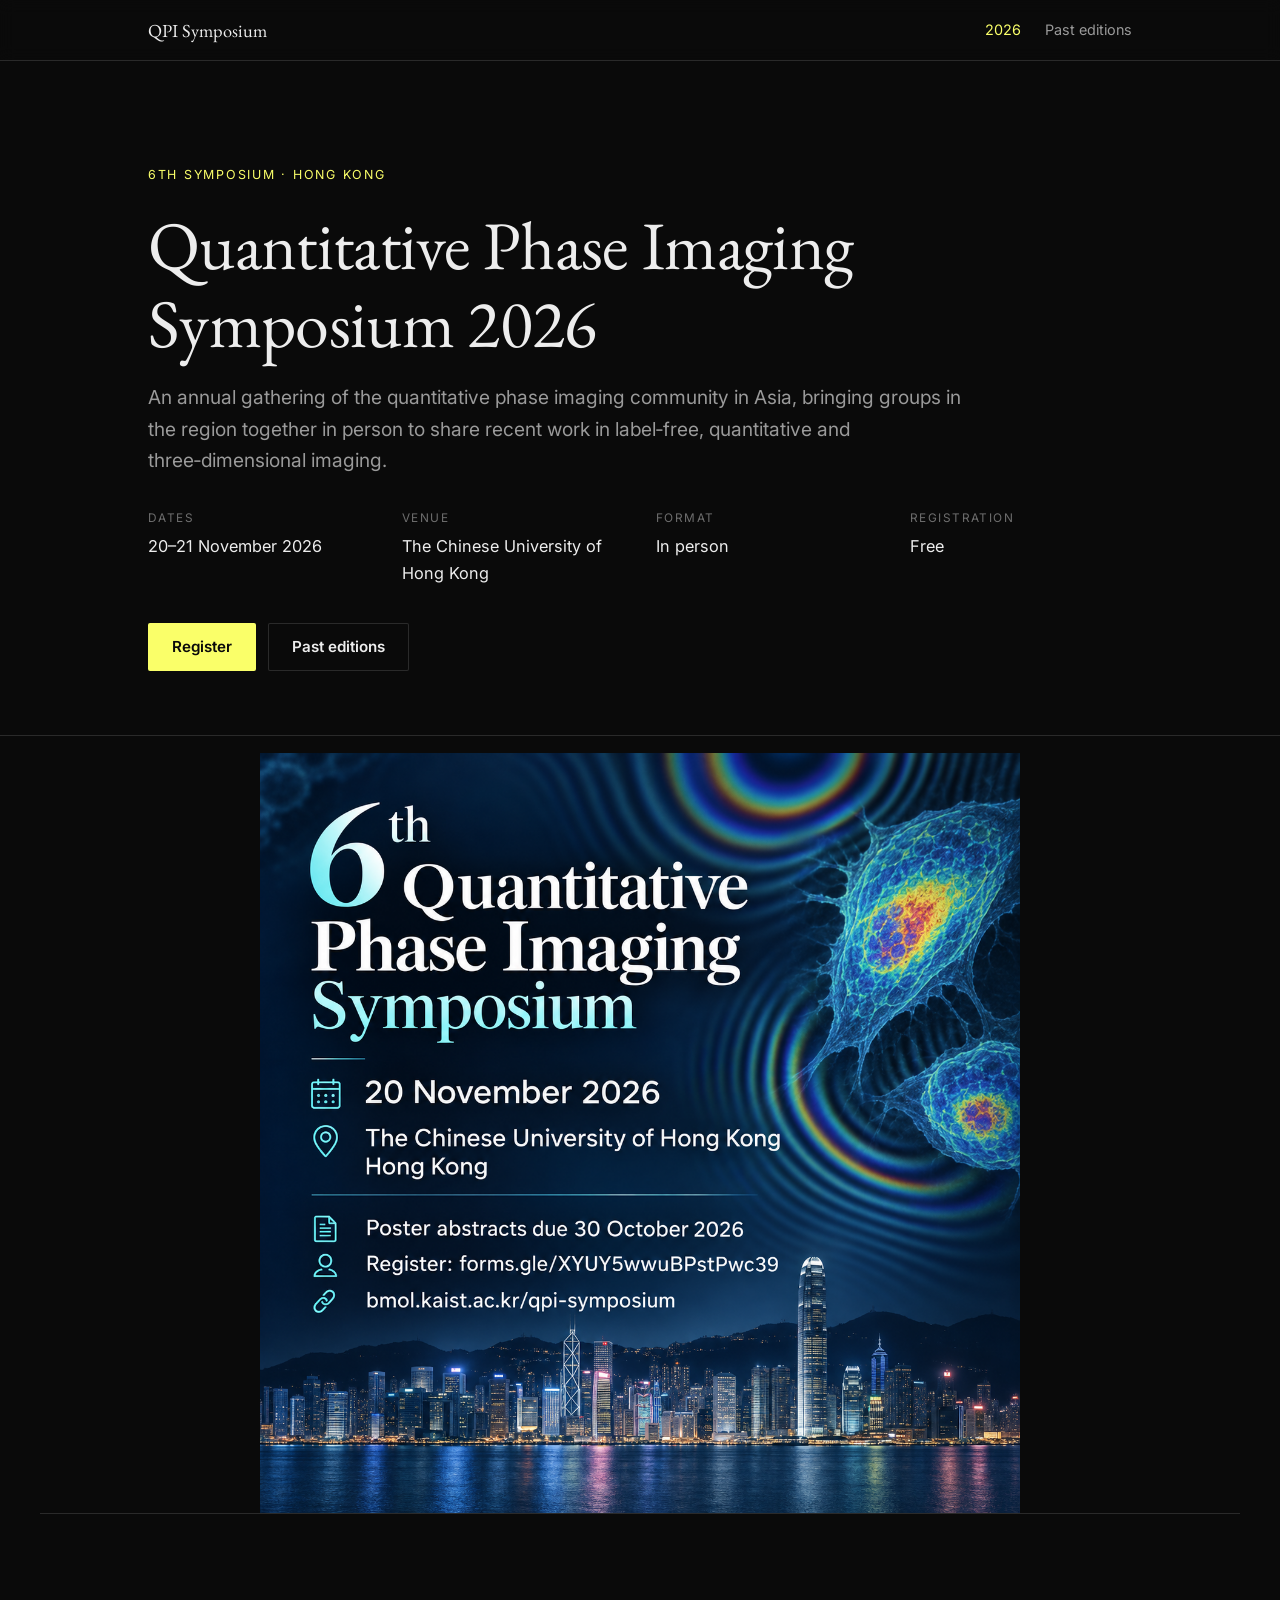
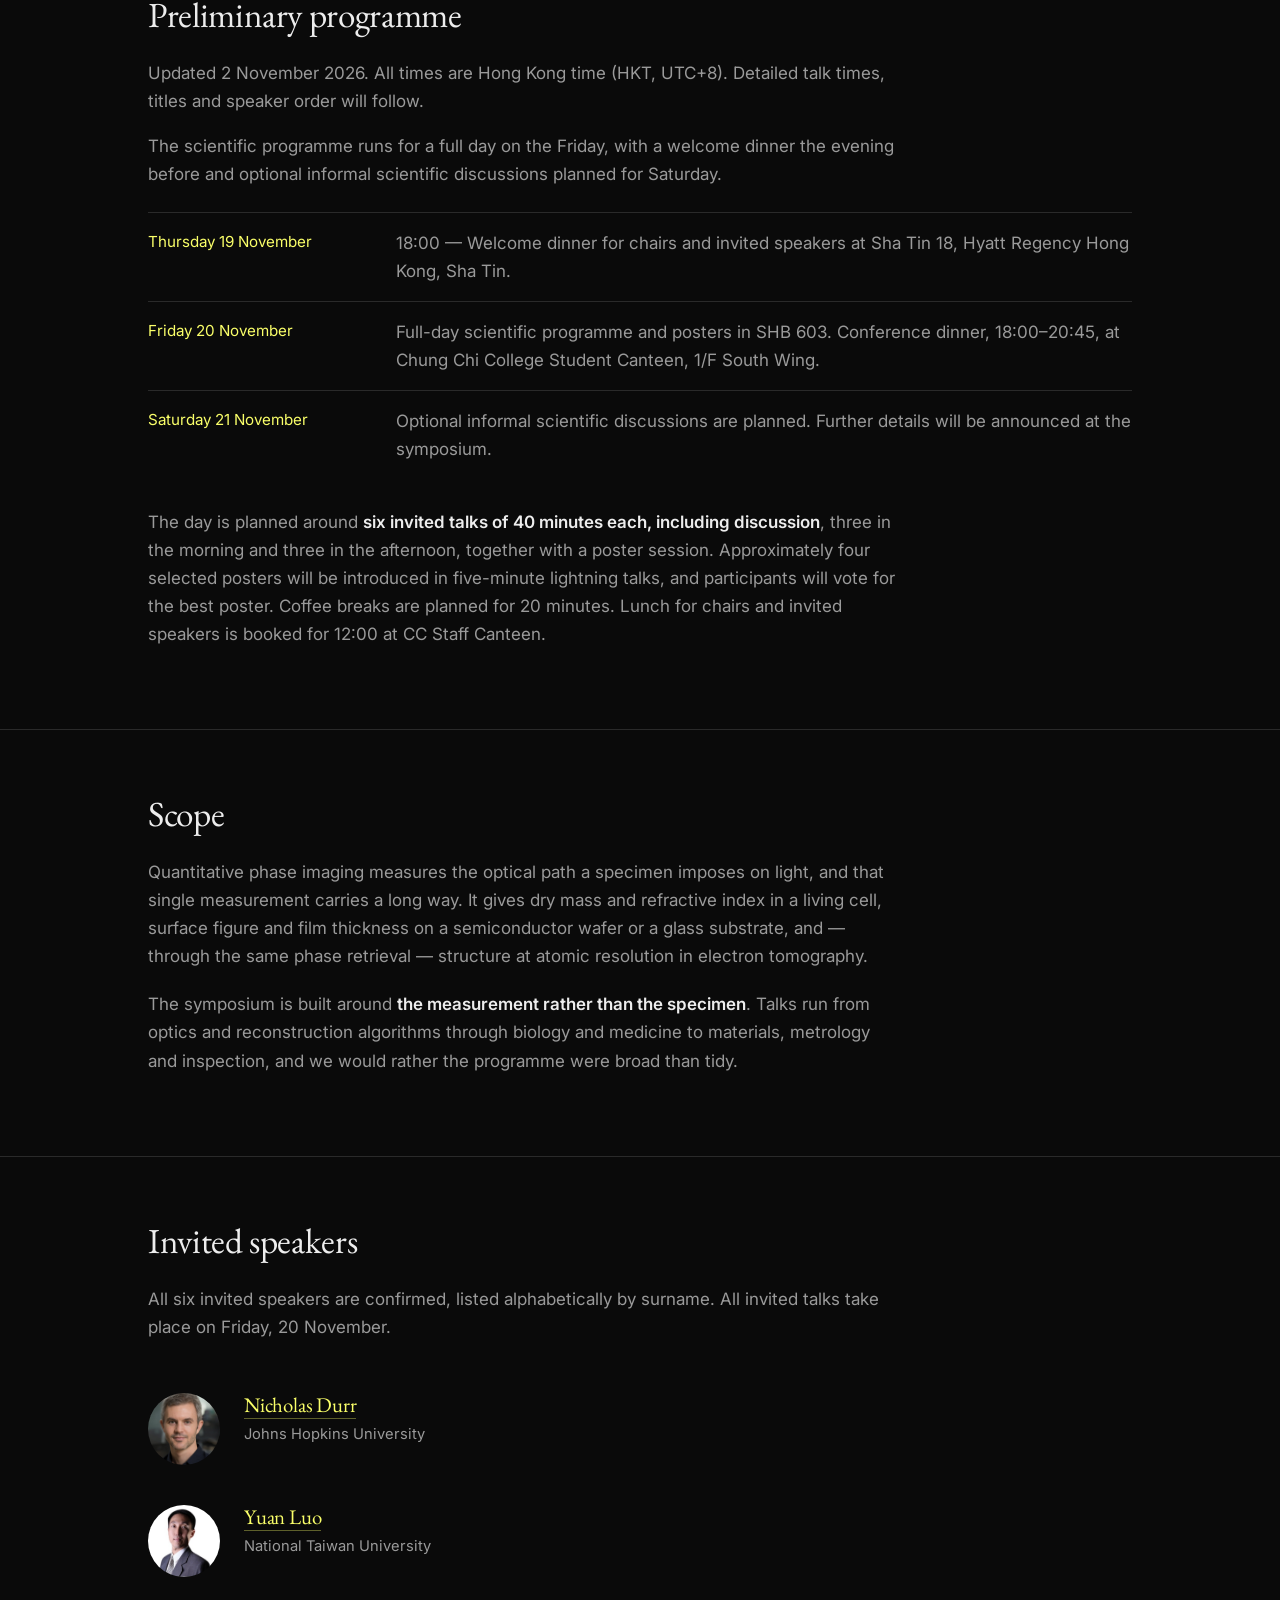
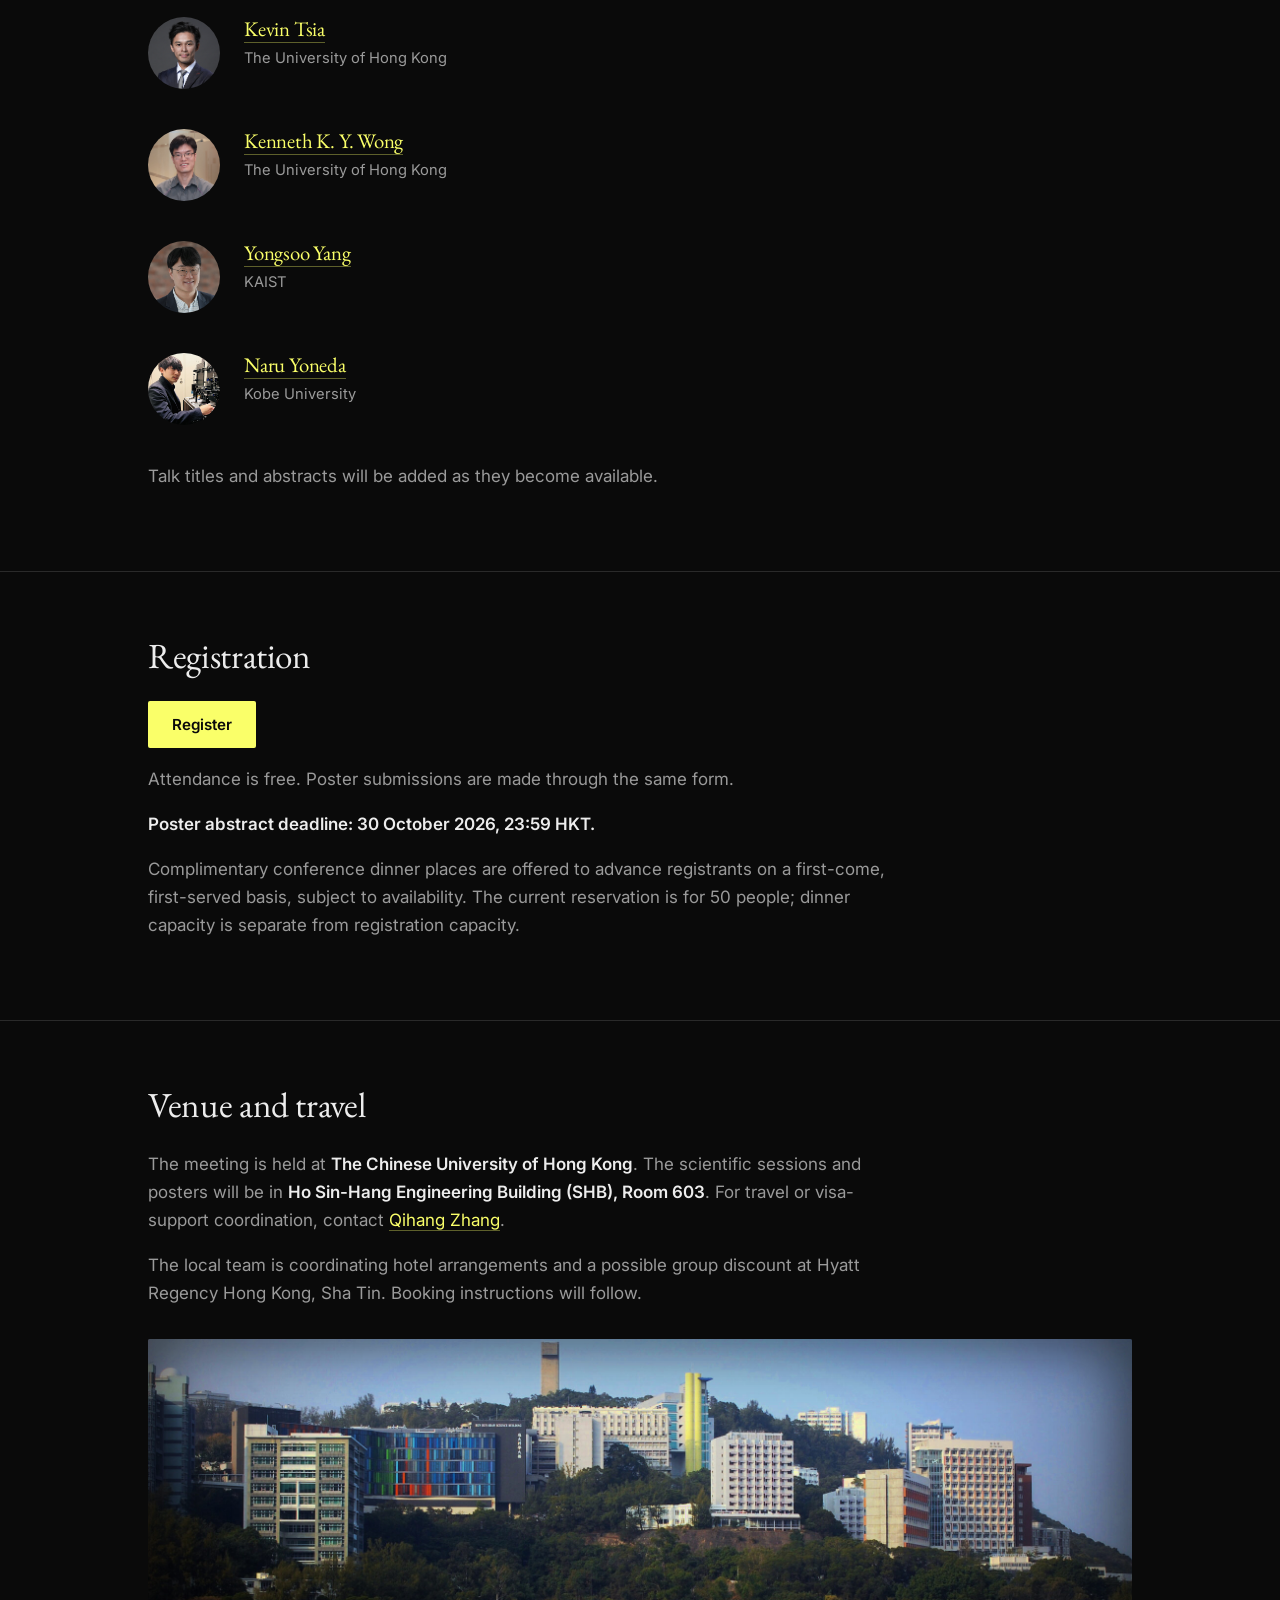
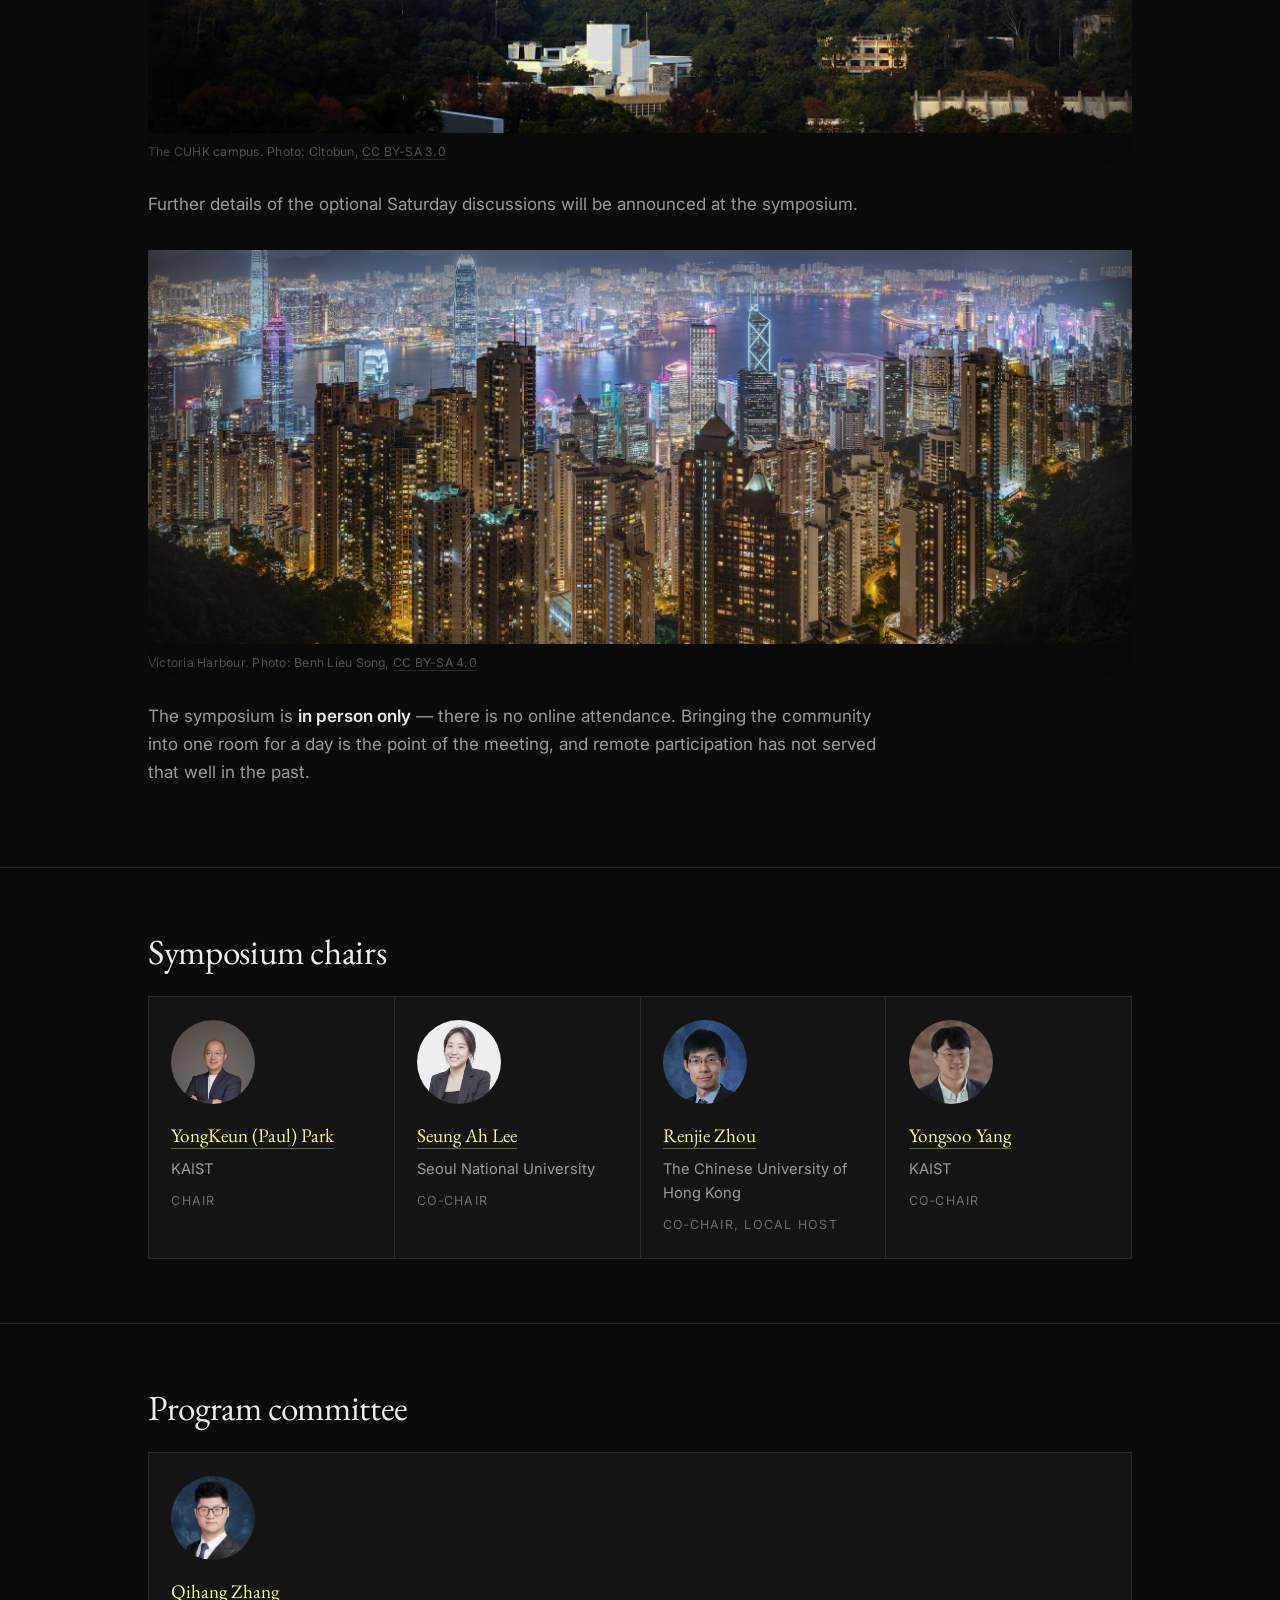
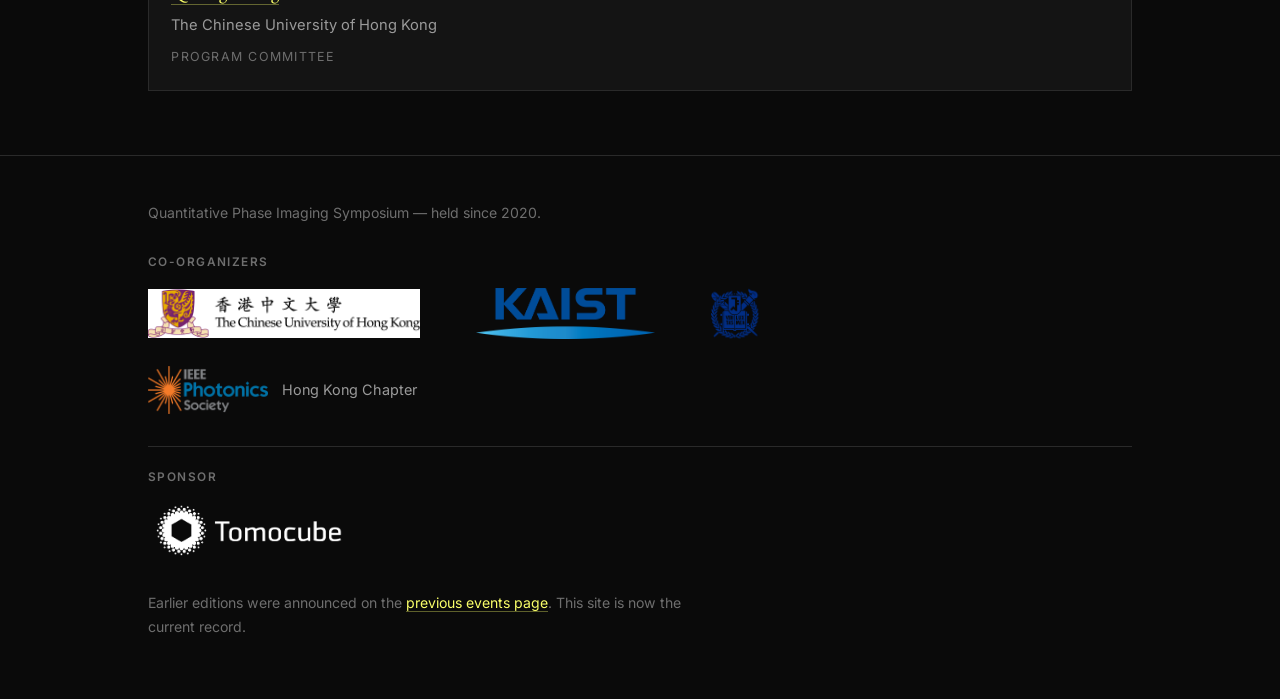
==== index.html @ 93d4f459 "Add confirmed QPI invited speaker Naru Yoneda" ====
<!doctype html>
<html lang="en">
<head>
  <meta charset="utf-8">
  <meta name="viewport" content="width=device-width, initial-scale=1">
  <title>The 6th Quantitative Phase Imaging Symposium — Hong Kong, 20–21 November 2026</title>
  <meta name="description" content="The 6th Quantitative Phase Imaging Symposium, 20–21 November 2026, at The Chinese University of Hong Kong, Hong Kong.">
  <meta property="og:title" content="The 6th Quantitative Phase Imaging Symposium — Hong Kong, 20–21 November 2026">
  <meta property="og:description" content="The 6th Quantitative Phase Imaging Symposium, 20–21 November 2026, at The Chinese University of Hong Kong, Hong Kong.">
  <meta property="og:type" content="website">
  <link rel="canonical" href="https://bmolkaist.github.io/qpi-symposium/">
  <link rel="preconnect" href="https://fonts.googleapis.com">
  <link rel="preconnect" href="https://fonts.gstatic.com" crossorigin>
  <link href="https://fonts.googleapis.com/css2?family=EB+Garamond:wght@400;500&family=Inter:wght@400;500;600&display=swap" rel="stylesheet">
  <link rel="stylesheet" href="assets/css/style.css?v=20260924-poster-fit">
</head>
<body>

<header class="topbar">
  <div class="wrap">
    <a class="brand" href="">QPI Symposium</a>
    <nav class="navlinks">
      <a href="" aria-current="page">2026</a>
      <a href="past/">Past editions</a>
    </nav>
  </div>
</header>

<div class="hero">
  <div class="wrap">
    <p class="eyebrow">6th Symposium &middot; Hong Kong</p>
    <h1>Quantitative Phase Imaging<br>Symposium 2026</h1>
    <p class="lede">An annual gathering of the quantitative phase imaging community in Asia, bringing groups in the region together in person to share recent work in label&#8209;free, quantitative and three&#8209;dimensional imaging.</p>
    <div class="facts">
      <div><div class="k">Dates</div><div class="v">20–21 November 2026</div></div>
      <div><div class="k">Venue</div><div class="v">The Chinese University of Hong Kong</div></div>
      <div><div class="k">Format</div><div class="v">In person</div></div>
      <div><div class="k">Registration</div><div class="v">Free</div></div>
    </div>
    <div class="btnrow">
      <a class="btn" href="https://forms.gle/XYUY5wwuBPstPwc39">Register</a>
      <a class="btn ghost" href="past/">Past editions</a>
    </div>
  </div>
</div>

<figure class="band poster-band">
  <img src="assets/img/qpi-symposium-poster.png" alt="Poster for the 6th Quantitative Phase Imaging Symposium, Hong Kong, 20 November 2026" width="1254" height="1254">
</figure>

<section>
  <div class="wrap">
    <h2>Preliminary programme</h2>
    <p>Updated 2 November 2026. All times are Hong Kong time (HKT, UTC+8). Detailed talk times, titles and speaker order will follow.</p>
    <p>The scientific programme runs for a full day on the Friday, with a welcome dinner the evening before and optional informal scientific discussions planned for Saturday.</p>
    <ul class="schedule">
      <li><div class="day">Thursday 19 November</div><div class="what">18:00 — Welcome dinner for chairs and invited speakers at Sha Tin 18, Hyatt Regency Hong Kong, Sha Tin.</div></li>
      <li><div class="day">Friday 20 November</div><div class="what">Full-day scientific programme and posters in SHB 603. Conference dinner, 18:00–20:45, at Chung Chi College Student Canteen, 1/F South Wing.</div></li>
      <li><div class="day">Saturday 21 November</div><div class="what">Optional informal scientific discussions are planned. Further details will be announced at the symposium.</div></li>
    </ul>
    <p style="margin-top:1.75rem">The day is planned around <strong>six invited talks of 40 minutes each, including discussion</strong>, three in the morning and three in the afternoon, together with a poster session. Approximately four selected posters will be introduced in five-minute lightning talks, and participants will vote for the best poster. Coffee breaks are planned for 20 minutes. Lunch for chairs and invited speakers is booked for 12:00 at CC Staff Canteen.</p>
  </div>
</section>

<section>
  <div class="wrap">
    <h2>Scope</h2>
    <p>Quantitative phase imaging measures the optical path a specimen imposes on light, and that single measurement carries a long way. It gives dry mass and refractive index in a living cell, surface figure and film thickness on a semiconductor wafer or a glass substrate, and — through the same phase retrieval — structure at atomic resolution in electron tomography.</p>
    <p style="margin-top:1.25rem">The symposium is built around <strong>the measurement rather than the specimen</strong>. Talks run from optics and reconstruction algorithms through biology and medicine to materials, metrology and inspection, and we would rather the programme were broad than tidy.</p>
  </div>
</section>

<section>
  <div class="wrap">
    <h2>Invited speakers</h2>
    <p>All six invited speakers are confirmed, listed alphabetically by surname. All invited talks take place on Friday, 20 November.</p>
    <ul class="speaker-list">
<li class="speaker-row"><img class="face" style="object-position:center" src="assets/img/people/nicholas-durr.jpg" alt="Nicholas Durr" loading="lazy" width="640" height="640"><div class="speaker-details"><h3><a href="https://www.bme.jhu.edu/people/faculty/nicholas-durr/" title="Profile and portrait source">Nicholas Durr</a></h3><p class="speaker-affiliation">Johns Hopkins University</p></div></li>
<li class="speaker-row"><img class="face" style="object-position:center" src="assets/img/people/yuan-luo.jpg" alt="Yuan Luo" loading="lazy" width="640" height="640"><div class="speaker-details"><h3><a href="https://phrtacp.ntu.edu.tw/about/8.htm" title="Profile and portrait source">Yuan Luo</a></h3><p class="speaker-affiliation">National Taiwan University</p></div></li>
<li class="speaker-row"><img class="face" style="object-position:center top" src="assets/img/people/kevin-tsia.jpg" alt="Kevin Tsia" loading="lazy" width="640" height="640"><div class="speaker-details"><h3><a href="https://ece.hku.hk/people/tsia/" title="Profile and portrait source">Kevin Tsia</a></h3><p class="speaker-affiliation">The University of Hong Kong</p></div></li>
<li class="speaker-row"><img class="face" style="object-position:center" src="assets/img/people/kenneth-wong.png" alt="Kenneth K. Y. Wong" loading="lazy" width="640" height="640"><div class="speaker-details"><h3><a href="https://www.lsr.hku.hk/member/kenneth-k-y-wong-professor-department-of-electrical-electronic-engineering/" title="Profile and portrait source">Kenneth K. Y. Wong</a></h3><p class="speaker-affiliation">The University of Hong Kong</p></div></li>
<li class="speaker-row"><img class="face" style="object-position:center" src="assets/img/people/yongsoo-yang.jpg" alt="Yongsoo Yang" loading="lazy" width="640" height="640"><div class="speaker-details"><h3><a href="https://pure.kaist.ac.kr/en/persons/yongsoo-yang/" title="Profile and portrait source">Yongsoo Yang</a></h3><p class="speaker-affiliation">KAIST</p></div></li>
<li class="speaker-row"><img class="face" style="object-position:center" src="assets/img/people/naru-yoneda.jpg" alt="Naru Yoneda" loading="lazy" width="640" height="640"><div class="speaker-details"><h3><a href="https://kuid-rm-web.ofc.kobe-u.ac.jp/search/detail.html?lang=en&amp;systemId=2617c36cf20f7e13520e17560c007669" title="Profile and portrait source">Naru Yoneda</a></h3><p class="speaker-affiliation">Kobe University</p></div></li>
    </ul>
    <p>Talk titles and abstracts will be added as they become available.</p>
  </div>
</section>

<section>
  <div class="wrap">
    <h2>Registration</h2>
    <p><a class="btn" href="https://forms.gle/XYUY5wwuBPstPwc39">Register</a></p><p style="margin-top:1rem">Attendance is free. Poster submissions are made through the same form.</p><p><strong>Poster abstract deadline: 30 October 2026, 23:59 HKT.</strong></p><p>Complimentary conference dinner places are offered to advance registrants on a first-come, first-served basis, subject to availability. The current reservation is for 50 people; dinner capacity is separate from registration capacity.</p>
  </div>
</section>

<section>
  <div class="wrap">
    <h2>Venue and travel</h2>
    <p>The meeting is held at <strong>The Chinese University of Hong Kong</strong>. The scientific sessions and posters will be in <strong>Ho Sin-Hang Engineering Building (SHB), Room 603</strong>. For travel or visa-support coordination, contact <a href="mailto:qhzhang@cuhk.edu.hk">Qihang Zhang</a>.</p>
    <p>The local team is coordinating hotel arrangements and a possible group discount at Hyatt Regency Hong Kong, Sha Tin. Booking instructions will follow.</p>
    <figure class="shot">
      <img src="assets/img/campus.jpg" alt="The CUHK campus on its hillside above Sha Tin" width="2000" height="800" loading="lazy">
      <figcaption>The CUHK campus. Photo: Citobun, <a href="https://creativecommons.org/licenses/by-sa/3.0/">CC BY-SA 3.0</a></figcaption>
    </figure>
    <p style="margin-top:1.75rem">Further details of the optional Saturday discussions will be announced at the symposium.</p>
    <figure class="shot">
      <img src="assets/img/harbour.jpg" alt="Victoria Harbour at night" width="2000" height="800" loading="lazy">
      <figcaption>Victoria Harbour. Photo: Benh Lieu Song, <a href="https://creativecommons.org/licenses/by-sa/4.0/">CC BY-SA 4.0</a></figcaption>
    </figure>
    <p style="margin-top:1.75rem">The symposium is <strong>in person only</strong> — there is no online attendance. Bringing the community into one room for a day is the point of the meeting, and remote participation has not served that well in the past.</p>
  </div>
</section>

<section>
  <div class="wrap">
    <h2>Symposium chairs</h2>
    <div class="people">
      <div class="person"><img class="face" style="object-position:center" src="assets/img/people/yongkeun-park.jpg" alt="YongKeun (Paul) Park" loading="lazy" width="640" height="640"><div class="n"><a href="https://pure.kaist.ac.kr/en/persons/yongkeun-park/" title="Profile and portrait source">YongKeun (Paul) Park</a></div><div class="a">KAIST</div><div class="r">Chair</div></div>
      <div class="person"><img class="face" style="object-position:center" src="assets/img/people/seung-ah-lee.jpg" alt="Seung Ah Lee" loading="lazy" width="640" height="640"><div class="n"><a href="https://imaging.snu.ac.kr/team" title="Profile and portrait source">Seung Ah Lee</a></div><div class="a">Seoul National University</div><div class="r">Co&#8209;chair</div></div>
      <div class="person"><img class="face" style="object-position:center top" src="assets/img/people/renjie-zhou.jpg" alt="Renjie Zhou" loading="lazy" width="640" height="640"><div class="n"><a href="https://research.cuhk.edu.hk/en/persons/renjie-zhou/" title="Profile and portrait source">Renjie Zhou</a></div><div class="a">The Chinese University of Hong Kong</div><div class="r">Co&#8209;chair, local host</div></div>
      <div class="person"><img class="face" style="object-position:center" src="assets/img/people/yongsoo-yang.jpg" alt="Yongsoo Yang" loading="lazy" width="640" height="640"><div class="n"><a href="https://pure.kaist.ac.kr/en/persons/yongsoo-yang/" title="Profile and portrait source">Yongsoo Yang</a></div><div class="a">KAIST</div><div class="r">Co&#8209;chair</div></div>
    </div>
  </div>
</section>
<section>
  <div class="wrap">
    <h2>Program committee</h2>
    <div class="people">
      <div class="person"><img class="face" style="object-position:center" src="assets/img/people/qihang-zhang.jpg" alt="Qihang Zhang" loading="lazy" width="640" height="640"><div class="n"><a href="https://qhzhang95.github.io/" title="Profile and portrait source">Qihang Zhang</a></div><div class="a">The Chinese University of Hong Kong</div><div class="r">Program committee</div></div>
    </div>
  </div>
</section>

<footer>
  <div class="wrap">
    <p>Quantitative Phase Imaging Symposium — held since 2020.</p>
    <div class="footer-partners">
      <h2>Co-organizers</h2>
      <div class="partner-logos university-logos">
        <a class="partner-logo" href="https://www.cuhk.edu.hk/english/" aria-label="The Chinese University of Hong Kong">
          <img src="assets/img/partners/cuhk.png" alt="The Chinese University of Hong Kong">
        </a>
        <a class="partner-logo" href="https://www.kaist.ac.kr/en/" aria-label="KAIST">
          <img src="assets/img/partners/kaist.png" alt="KAIST">
        </a>
        <a class="partner-logo" href="https://en.snu.ac.kr/" aria-label="Seoul National University">
          <img src="assets/img/partners/snu.png" alt="Seoul National University">
        </a>
      </div>
      <div class="partner-logos chapter-logo">
        <a class="partner-logo" href="https://ieee.org/" aria-label="IEEE Photonics Society">
          <img src="assets/img/partners/ieee-photonics-society.png" alt="IEEE Photonics Society">
        </a>
        <span class="partner-name">Hong Kong Chapter</span>
      </div>
    </div>
    <div class="footer-partners sponsor-partners">
      <h2>Sponsor</h2>
      <div class="partner-logos sponsor-logo">
        <a class="partner-logo" href="https://www.tomocube.com/" aria-label="Tomocube">
          <img src="assets/img/partners/tomocube.png" alt="Tomocube">
        </a>
      </div>
    </div>
    <p>Earlier editions were announced on the <a href="https://bmokaist.wordpress.com/webinar/">previous events page</a>. This site is now the current record.</p>
  </div>
</footer>
</body>
</html>
---- assets/css/style.css ----
/* QPI Symposium — shared styles
   Visual language follows the BMOL lab site: dark canvas, electric-yellow
   accent, EB Garamond display over Inter body. Deliberately standalone —
   this site does not depend on the lab site's theme or build. */

:root {
  --bg: #0a0a0a;
  --bg-raised: #141414;
  --bg-hover: #1c1c1c;
  --rule: #2a2a2a;
  --text: #ededed;
  --text-dim: #9a9a9a;
  --text-faint: #6e6e6e;
  --accent: #faff69;
  --accent-ink: #0a0a0a;
  --serif: "EB Garamond", "Hoefler Text", Georgia, serif;
  --sans: "Inter", -apple-system, BlinkMacSystemFont, "Segoe UI", sans-serif;
  --measure: 68ch;
  --pad: clamp(1.25rem, 4vw, 3rem);
}

*,
*::before,
*::after {
  box-sizing: border-box;
}

html {
  -webkit-text-size-adjust: 100%;
}

body {
  margin: 0;
  background: var(--bg);
  color: var(--text);
  font-family: var(--sans);
  font-size: 17px;
  line-height: 1.65;
  -webkit-font-smoothing: antialiased;
}

a {
  color: var(--accent);
  text-decoration: none;
  border-bottom: 1px solid rgba(250, 255, 105, 0.35);
}

a:hover {
  border-bottom-color: var(--accent);
}

h1,
h2,
h3 {
  font-family: var(--serif);
  font-weight: 400;
  line-height: 1.15;
  letter-spacing: -0.01em;
  margin: 0;
  /* Let the browser choose the break points and even out the lines. Do not
     hard-code them with &nbsp; or <br> — the right break usually depends on the
     viewport, which we do not know. The one exception is the h1, where the
     break is placed by hand so that "Quantitative Phase Imaging" stays whole;
     that is a decision about the name, not about the layout. */
  text-wrap: balance;
}

p {
  text-wrap: pretty;
}

.wrap {
  max-width: 1080px;
  margin: 0 auto;
  padding: 0 var(--pad);
}

/* ---------- top bar ---------- */

.topbar {
  border-bottom: 1px solid var(--rule);
  position: sticky;
  top: 0;
  background: rgba(10, 10, 10, 0.9);
  backdrop-filter: blur(8px);
  z-index: 10;
}

.topbar .wrap {
  display: flex;
  align-items: center;
  justify-content: space-between;
  gap: 1rem;
  min-height: 60px;
  flex-wrap: wrap;
}

.brand {
  font-family: var(--serif);
  font-size: 1.15rem;
  color: var(--text);
  border: 0;
  white-space: nowrap;
}

.navlinks {
  display: flex;
  gap: 1.5rem;
  font-size: 0.9rem;
}

.navlinks a {
  color: var(--text-dim);
  border: 0;
}

.navlinks a:hover,
.navlinks a[aria-current="page"] {
  color: var(--accent);
}

/* ---------- hero ---------- */

.hero {
  padding: clamp(3rem, 9vw, 6.5rem) 0 clamp(2.5rem, 6vw, 4rem);
  border-bottom: 1px solid var(--rule);
}

.eyebrow {
  font-size: 0.78rem;
  letter-spacing: 0.14em;
  text-transform: uppercase;
  color: var(--accent);
  margin: 0 0 1.25rem;
}

.hero h1 {
  font-size: clamp(2.4rem, 6.5vw, 4.25rem);
  margin-bottom: 1.25rem;
  /* The break is written into the markup, so balancing would fight it. On a
     narrow screen the first line still wraps on its own — <br> adds a break,
     it does not forbid others. */
  text-wrap: initial;
}

.hero .lede {
  font-size: clamp(1.05rem, 2vw, 1.2rem);
  color: var(--text-dim);
  max-width: var(--measure);
  margin: 0 0 2rem;
}

.facts {
  display: grid;
  grid-template-columns: repeat(auto-fit, minmax(180px, 1fr));
  gap: 1.5rem 2rem;
  margin: 0 0 2.25rem;
  padding: 0;
  list-style: none;
}

.facts dt,
.facts .k {
  font-size: 0.74rem;
  letter-spacing: 0.12em;
  text-transform: uppercase;
  color: var(--text-faint);
  margin-bottom: 0.3rem;
}

.facts .v {
  font-size: 1.02rem;
  color: var(--text);
}

.btn {
  display: inline-block;
  background: var(--accent);
  color: var(--accent-ink);
  font-weight: 600;
  font-size: 0.95rem;
  padding: 0.7rem 1.5rem;
  border: 0;
  border-radius: 2px;
}

.btn:hover {
  filter: brightness(1.08);
  border: 0;
}

.btn.ghost {
  background: transparent;
  color: var(--text);
  box-shadow: inset 0 0 0 1px var(--rule);
}

.btn.ghost:hover {
  box-shadow: inset 0 0 0 1px var(--accent);
  color: var(--accent);
}

.btnrow {
  display: flex;
  gap: 0.75rem;
  flex-wrap: wrap;
}

/* ---------- sections ---------- */

section {
  padding: clamp(2.5rem, 6vw, 4rem) 0;
  border-bottom: 1px solid var(--rule);
}

section:last-of-type {
  border-bottom: 0;
}

section h2 {
  font-size: clamp(1.6rem, 3.4vw, 2.2rem);
  margin-bottom: 1.5rem;
}

section p {
  max-width: var(--measure);
  color: var(--text-dim);
}

section p strong {
  color: var(--text);
  font-weight: 600;
}

/* ---------- schedule ---------- */

.schedule {
  list-style: none;
  margin: 1.5rem 0 0;
  padding: 0;
}

.schedule li {
  display: grid;
  grid-template-columns: minmax(160px, 220px) 1fr;
  gap: 1rem 1.75rem;
  padding: 1rem 0;
  border-top: 1px solid var(--rule);
}

.schedule .day {
  color: var(--accent);
  font-size: 0.95rem;
}

.schedule .what {
  color: var(--text-dim);
}

/* ---------- people ---------- */

.people {
  display: grid;
  grid-template-columns: repeat(auto-fit, minmax(240px, 1fr));
  gap: 1px;
  background: var(--rule);
  border: 1px solid var(--rule);
  margin-top: 1.5rem;
}

.person {
  background: var(--bg-raised);
  padding: 1.4rem;
}

.face {
  width: 84px;
  height: 84px;
  border-radius: 50%;
  object-fit: cover;
  display: block;
  margin-bottom: 1rem;
  filter: grayscale(0.15);
}

.face.placeholder {
  display: flex;
  align-items: center;
  justify-content: center;
  background: var(--bg-hover);
  color: var(--text-faint);
  font-family: var(--serif);
  font-size: 1.5rem;
  letter-spacing: 0.05em;
}

.person .n {
  font-family: var(--serif);
  font-size: 1.2rem;
}

.person .a {
  color: var(--text-dim);
  font-size: 0.92rem;
  margin-top: 0.35rem;
}

.person .r {
  color: var(--text-faint);
  font-size: 0.78rem;
  letter-spacing: 0.1em;
  text-transform: uppercase;
  margin-top: 0.6rem;
}

/* ---------- notice ---------- */

.notice {
  background: var(--bg-raised);
  border-left: 2px solid var(--accent);
  padding: 1.1rem 1.4rem;
  margin: 1.5rem 0 0;
  max-width: var(--measure);
  color: var(--text-dim);
}

/* ---------- archive ---------- */

.edition {
  border-top: 1px solid var(--rule);
  padding: 2.25rem 0;
}

.edition:first-of-type {
  border-top: 0;
  padding-top: 0.5rem;
}

.edition-head {
  display: flex;
  align-items: baseline;
  gap: 0.9rem;
  flex-wrap: wrap;
  margin-bottom: 0.4rem;
}

.edition-head h2 {
  font-size: clamp(1.4rem, 3vw, 1.9rem);
  margin: 0;
}

.badge {
  font-size: 0.72rem;
  letter-spacing: 0.1em;
  text-transform: uppercase;
  color: var(--text-faint);
  border: 1px solid var(--rule);
  border-radius: 999px;
  padding: 0.15rem 0.6rem;
}

.edition-meta {
  color: var(--text-dim);
  font-size: 0.95rem;
  margin: 0 0 0.6rem;
}

.edition-note {
  color: var(--text-faint);
  font-size: 0.95rem;
  max-width: var(--measure);
  margin: 0 0 1.25rem;
}

table.speakers {
  width: 100%;
  border-collapse: collapse;
  font-size: 0.95rem;
}

table.speakers th {
  text-align: left;
  font-family: var(--sans);
  font-weight: 500;
  font-size: 0.72rem;
  letter-spacing: 0.11em;
  text-transform: uppercase;
  color: var(--text-faint);
  padding: 0 0.9rem 0.55rem 0;
  border-bottom: 1px solid var(--rule);
}

table.speakers td {
  padding: 0.6rem 0.9rem 0.6rem 0;
  border-bottom: 1px solid rgba(42, 42, 42, 0.55);
  vertical-align: top;
}

table.speakers td:first-child {
  color: var(--text);
  white-space: nowrap;
}

table.speakers td:nth-child(2),
table.speakers td:nth-child(3) {
  color: var(--text-dim);
}

.kn {
  color: var(--accent);
  font-size: 0.7rem;
  letter-spacing: 0.08em;
  text-transform: uppercase;
  margin-left: 0.5rem;
}

.tablewrap {
  overflow-x: auto;
}

/* ---------- footer ---------- */

footer {
  border-top: 1px solid var(--rule);
  padding: 2.5rem 0 3.5rem;
  color: var(--text-faint);
  font-size: 0.88rem;
}

footer p {
  margin: 0.3rem 0;
  max-width: var(--measure);
}

.footer-partners {
  margin: 2rem 0;
}

.footer-partners h2 {
  color: var(--text-faint);
  font-family: var(--sans);
  font-size: 0.74rem;
  font-weight: 600;
  letter-spacing: 0.12em;
  margin: 0 0 1rem;
  text-transform: uppercase;
}

.partner-logos {
  align-items: center;
  display: flex;
  flex-wrap: wrap;
  gap: clamp(1.5rem, 5vw, 3.5rem);
}

.partner-logo {
  align-items: center;
  border: 0;
  display: inline-flex;
  justify-content: center;
}

.partner-logo img {
  display: block;
  height: auto;
  max-height: 3.2rem;
  max-width: min(15rem, 34vw);
  object-fit: contain;
  width: auto;
}

.university-logos .partner-logo:first-child img {
  max-width: min(17rem, 38vw);
}

.university-logos .partner-logo:last-child img {
  max-height: 3.5rem;
}

.chapter-logo {
  gap: 0.85rem;
  margin-top: 1.5rem;
}

.chapter-logo img {
  max-height: 3rem;
  max-width: min(13rem, 40vw);
}

.partner-name {
  color: var(--text-dim);
  font-size: 0.9rem;
}

.sponsor-partners {
  border-top: 1px solid var(--rule);
  padding-top: 1.5rem;
}

.sponsor-logo img {
  max-height: 3.7rem;
  max-width: min(14rem, 48vw);
}

@media (max-width: 620px) {
  .schedule li {
    grid-template-columns: 1fr;
    gap: 0.3rem;
  }
}

/* ---------- imagery ----------
   Photographs sit on a black canvas, so each one is wrapped in a figure that
   fades its edges into the background rather than ending on a hard line.
   Credits are required for the CC BY-SA images and are part of the markup. */

.shot {
  margin: 2rem 0 0;
  position: relative;
}

.shot img {
  display: block;
  width: 100%;
  height: auto;
  border-radius: 2px;
}

.shot::after {
  content: "";
  position: absolute;
  inset: 0;
  pointer-events: none;
  border-radius: 2px;
  box-shadow: inset 0 0 60px 12px rgba(10, 10, 10, 0.55);
}

.shot figcaption {
  margin-top: 0.6rem;
  font-size: 0.76rem;
  color: var(--text-faint);
  letter-spacing: 0.02em;
}

.shot figcaption a {
  color: var(--text-faint);
  border-bottom-color: rgba(154, 154, 154, 0.3);
}

.shot figcaption a:hover {
  color: var(--text-dim);
}

/* Full-bleed band under the hero */
.band {
  position: relative;
  line-height: 0;
  border-bottom: 1px solid var(--rule);
}

.band img {
  width: 100%;
  height: clamp(180px, 26vw, 340px);
  object-fit: cover;
  display: block;
}

/* The event poster is square and contains text; preserve its full dimensions. */
.poster-band {
  background: var(--bg);
}

.poster-band img {
  width: min(100%, 760px);
  height: auto;
  object-fit: contain;
  margin: 0 auto;
}

.band::after {
  content: "";
  position: absolute;
  inset: 0;
  pointer-events: none;
  background: linear-gradient(
    to bottom,
    rgba(10, 10, 10, 0.75) 0%,
    rgba(10, 10, 10, 0.15) 45%,
    rgba(10, 10, 10, 0.6) 100%
  );
}

.poster-band::after {
  display: none;
}

.band .credit {
  position: absolute;
  right: var(--pad);
  bottom: 0.5rem;
  font-size: 0.7rem;
  line-height: 1.4;
  color: rgba(237, 237, 237, 0.45);
}

/* Invited speakers: open rows allow titles to grow without card constraints. */
.speaker-list { list-style: none; padding: 0; margin: 2rem 0 0; }
.speaker-row { display: flex; align-items: flex-start; gap: 1.5rem; padding: 1.25rem 0; }
.speaker-row .face { flex: 0 0 72px; width: 72px; height: 72px; margin: 0; }
.speaker-details { min-width: 0; }
.speaker-details h3 { font-family: var(--serif); font-size: 1.3rem; font-weight: 400; margin: 0; }
.speaker-details .speaker-affiliation { color: var(--text-dim); font-size: .92rem; margin: .3rem 0 0; }
.speaker-details .speaker-title { margin: .7rem 0 0; font-size: 1.08rem; overflow-wrap: anywhere; }
@media (max-width: 620px) {
  .speaker-row { gap: 1rem; }
  .speaker-row .face { flex-basis: 52px; width: 52px; height: 52px; }
}
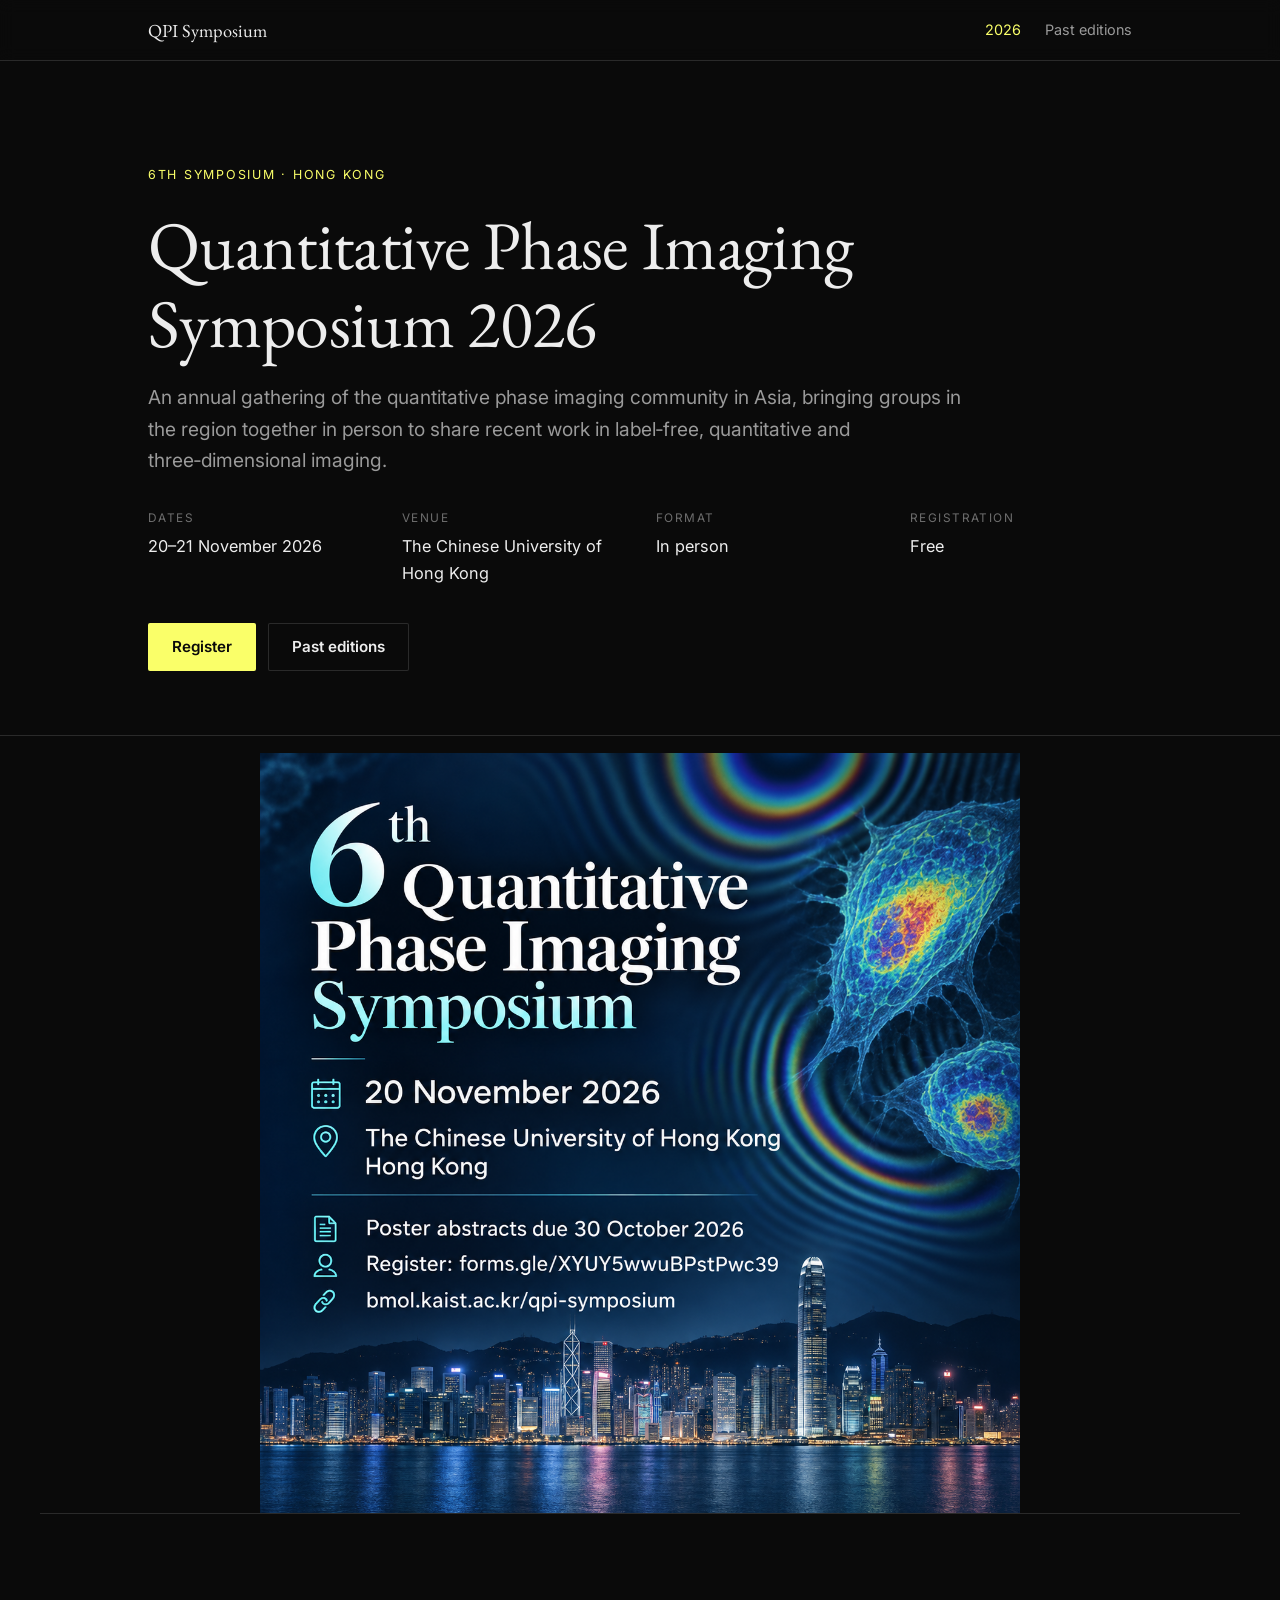
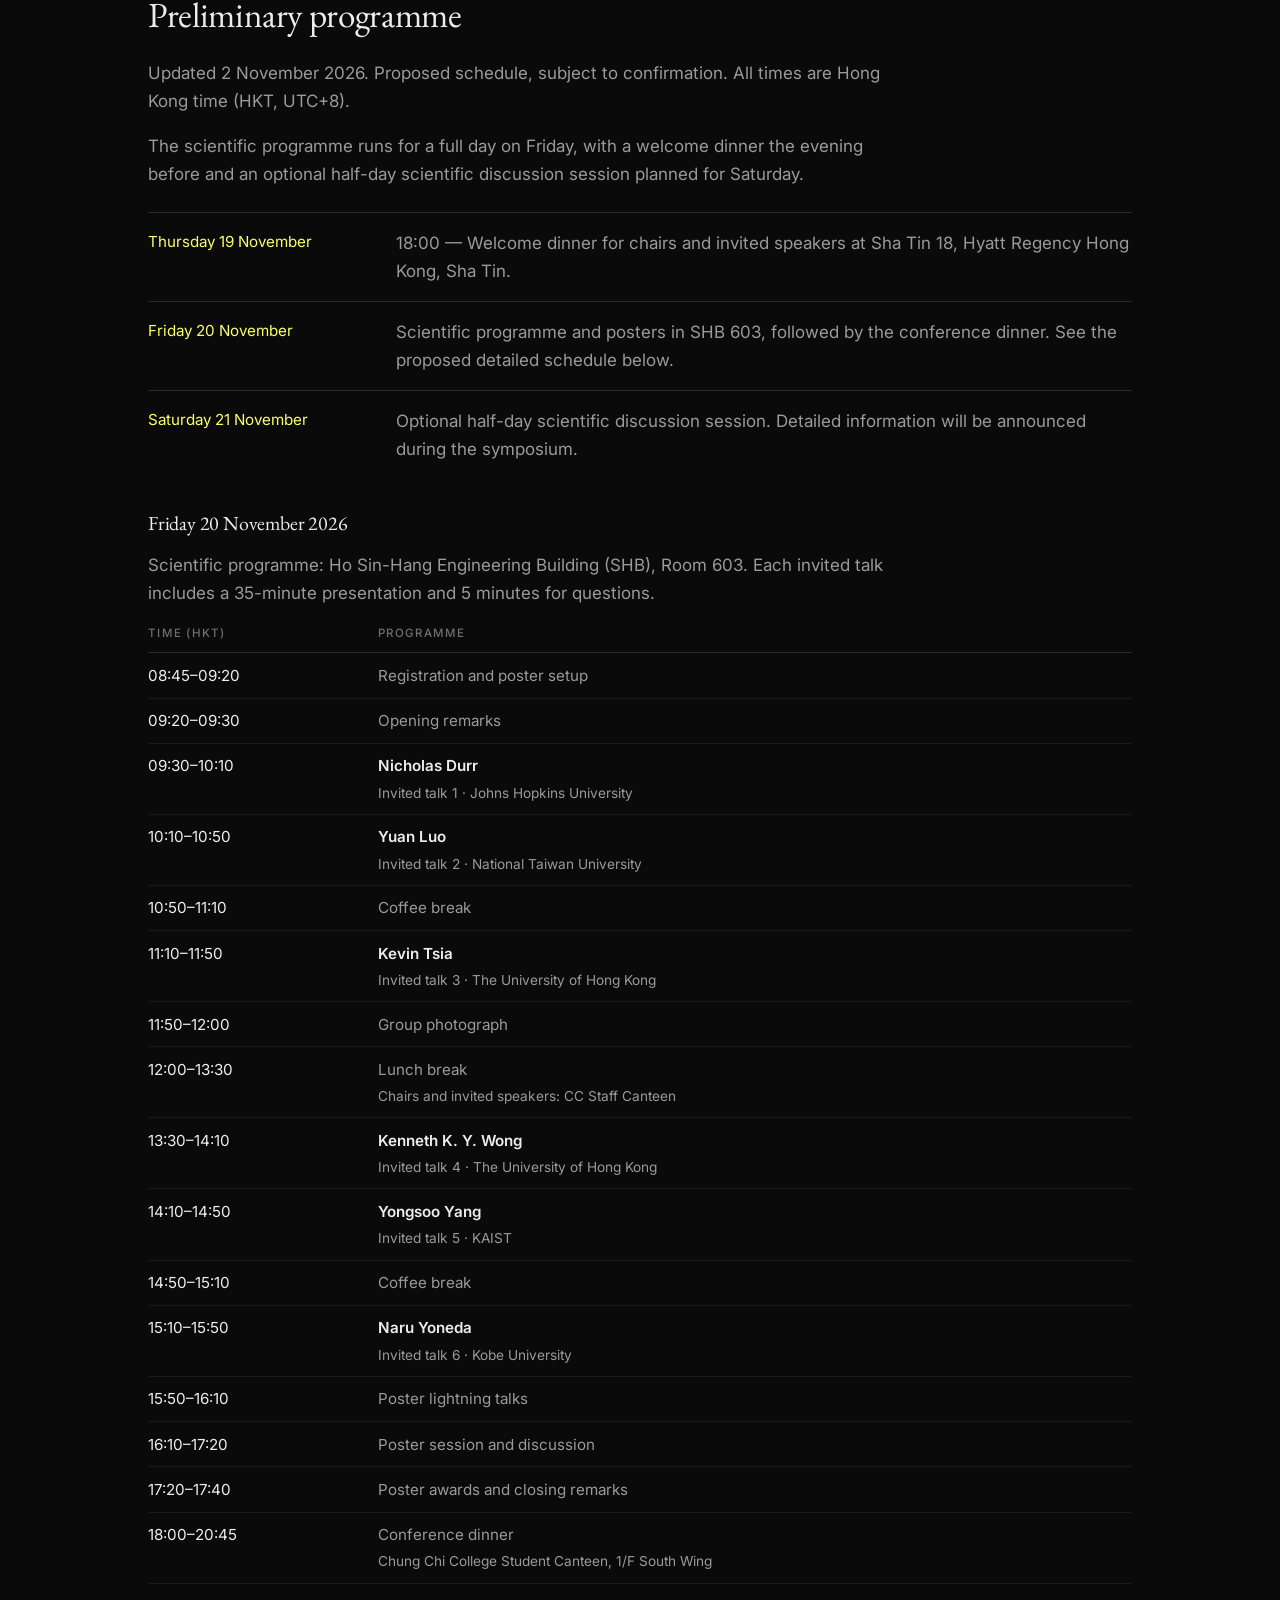
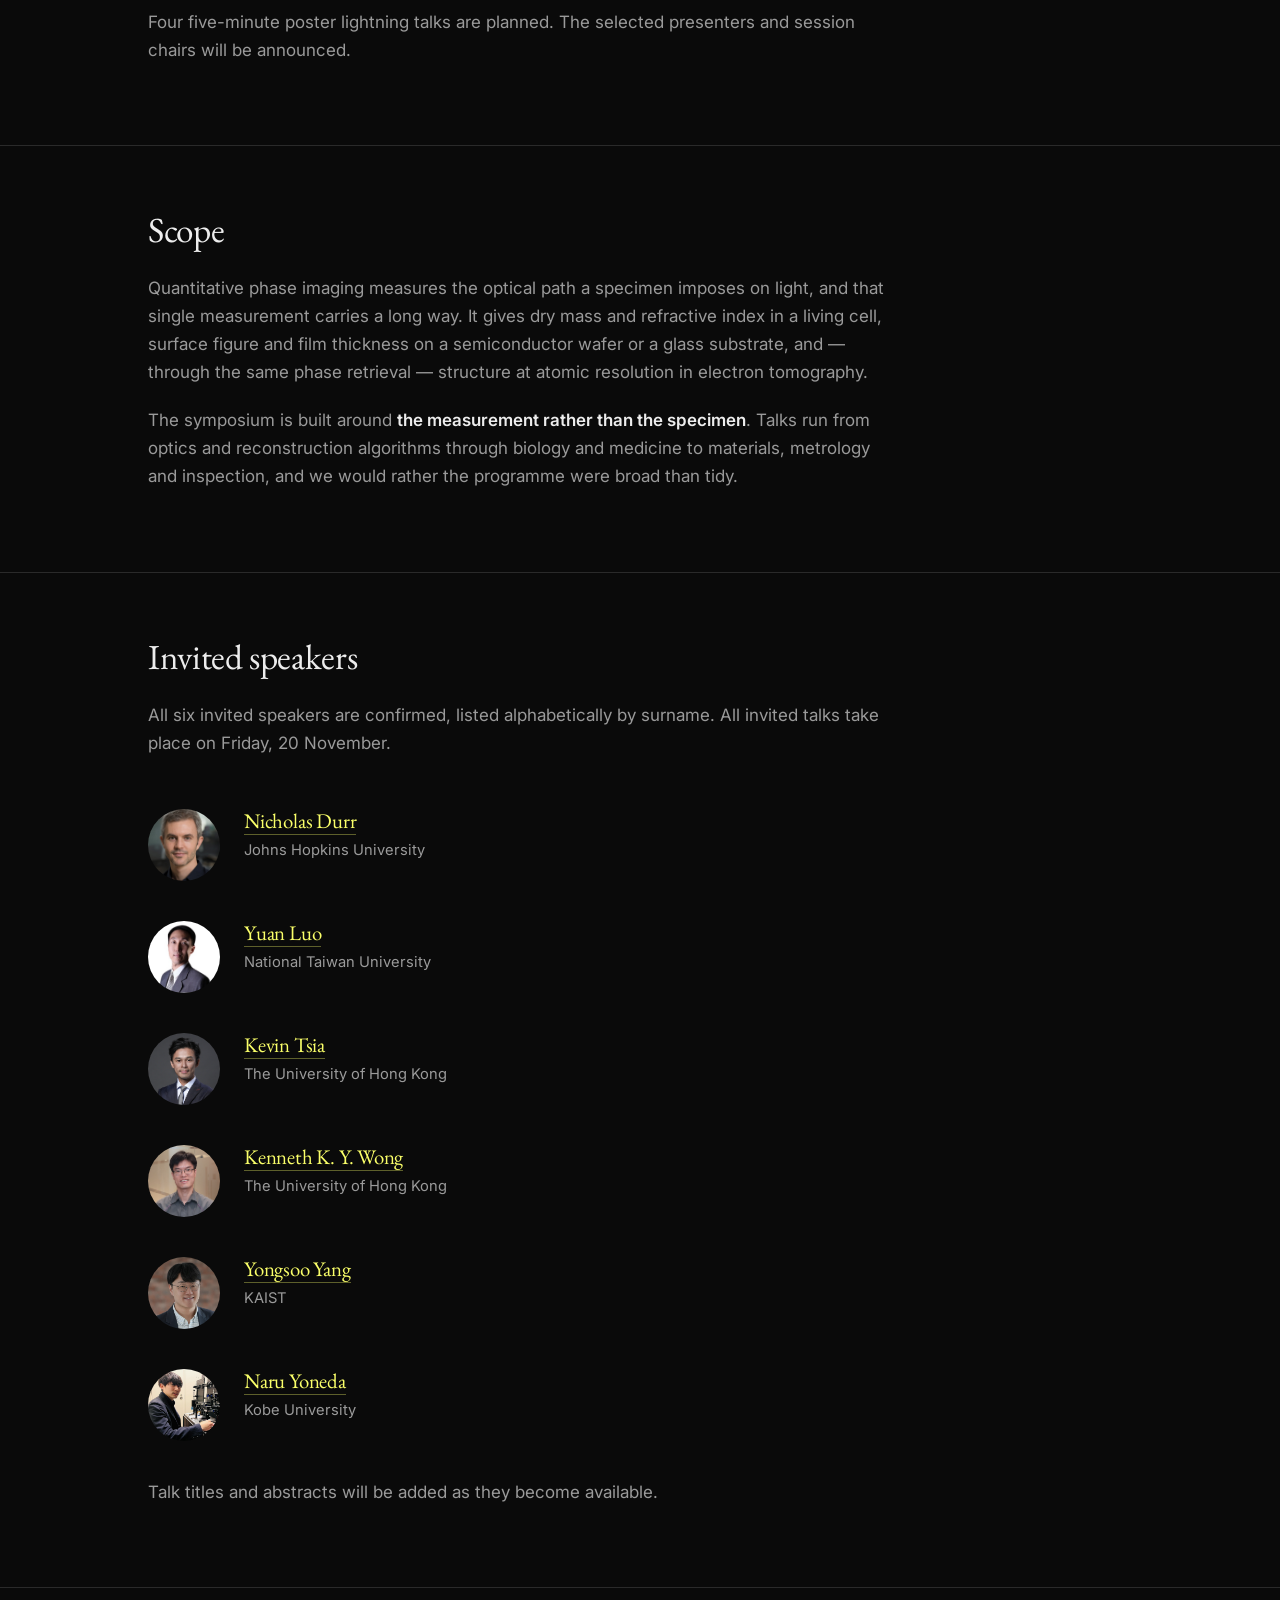
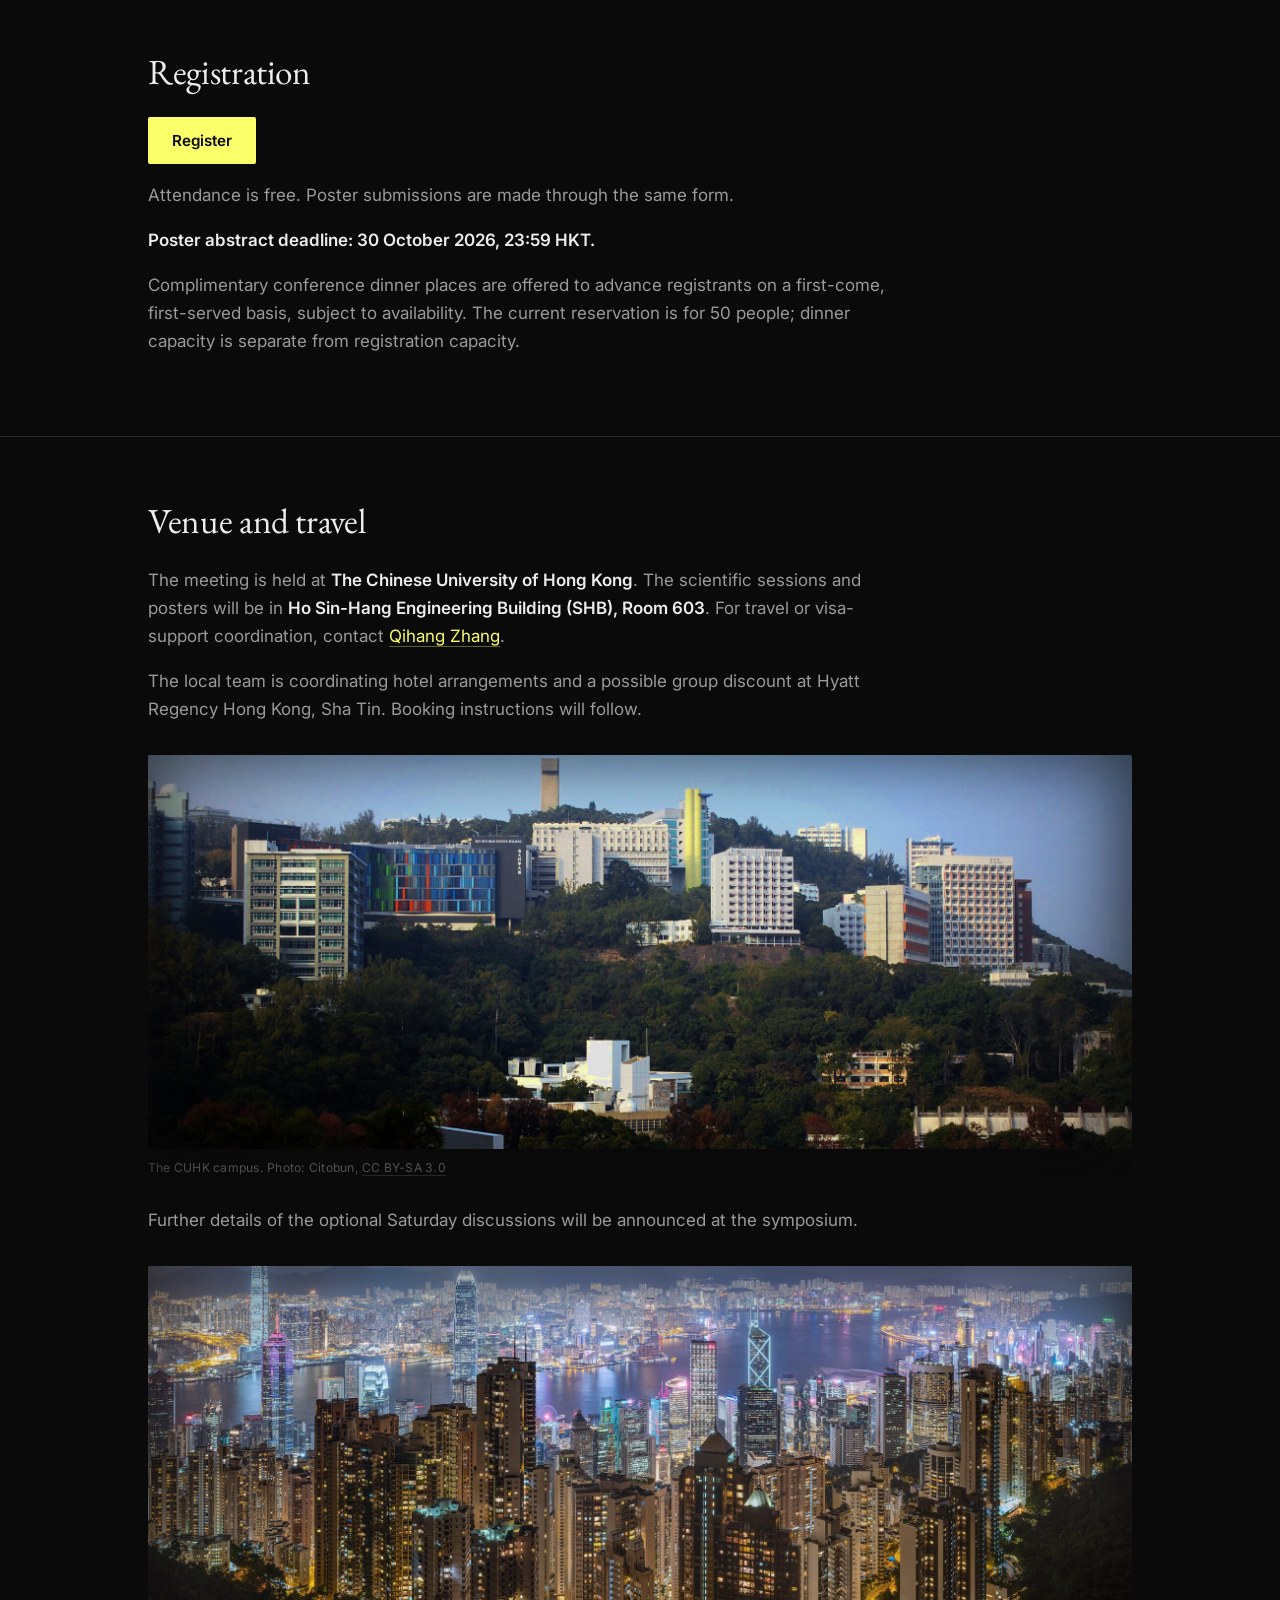
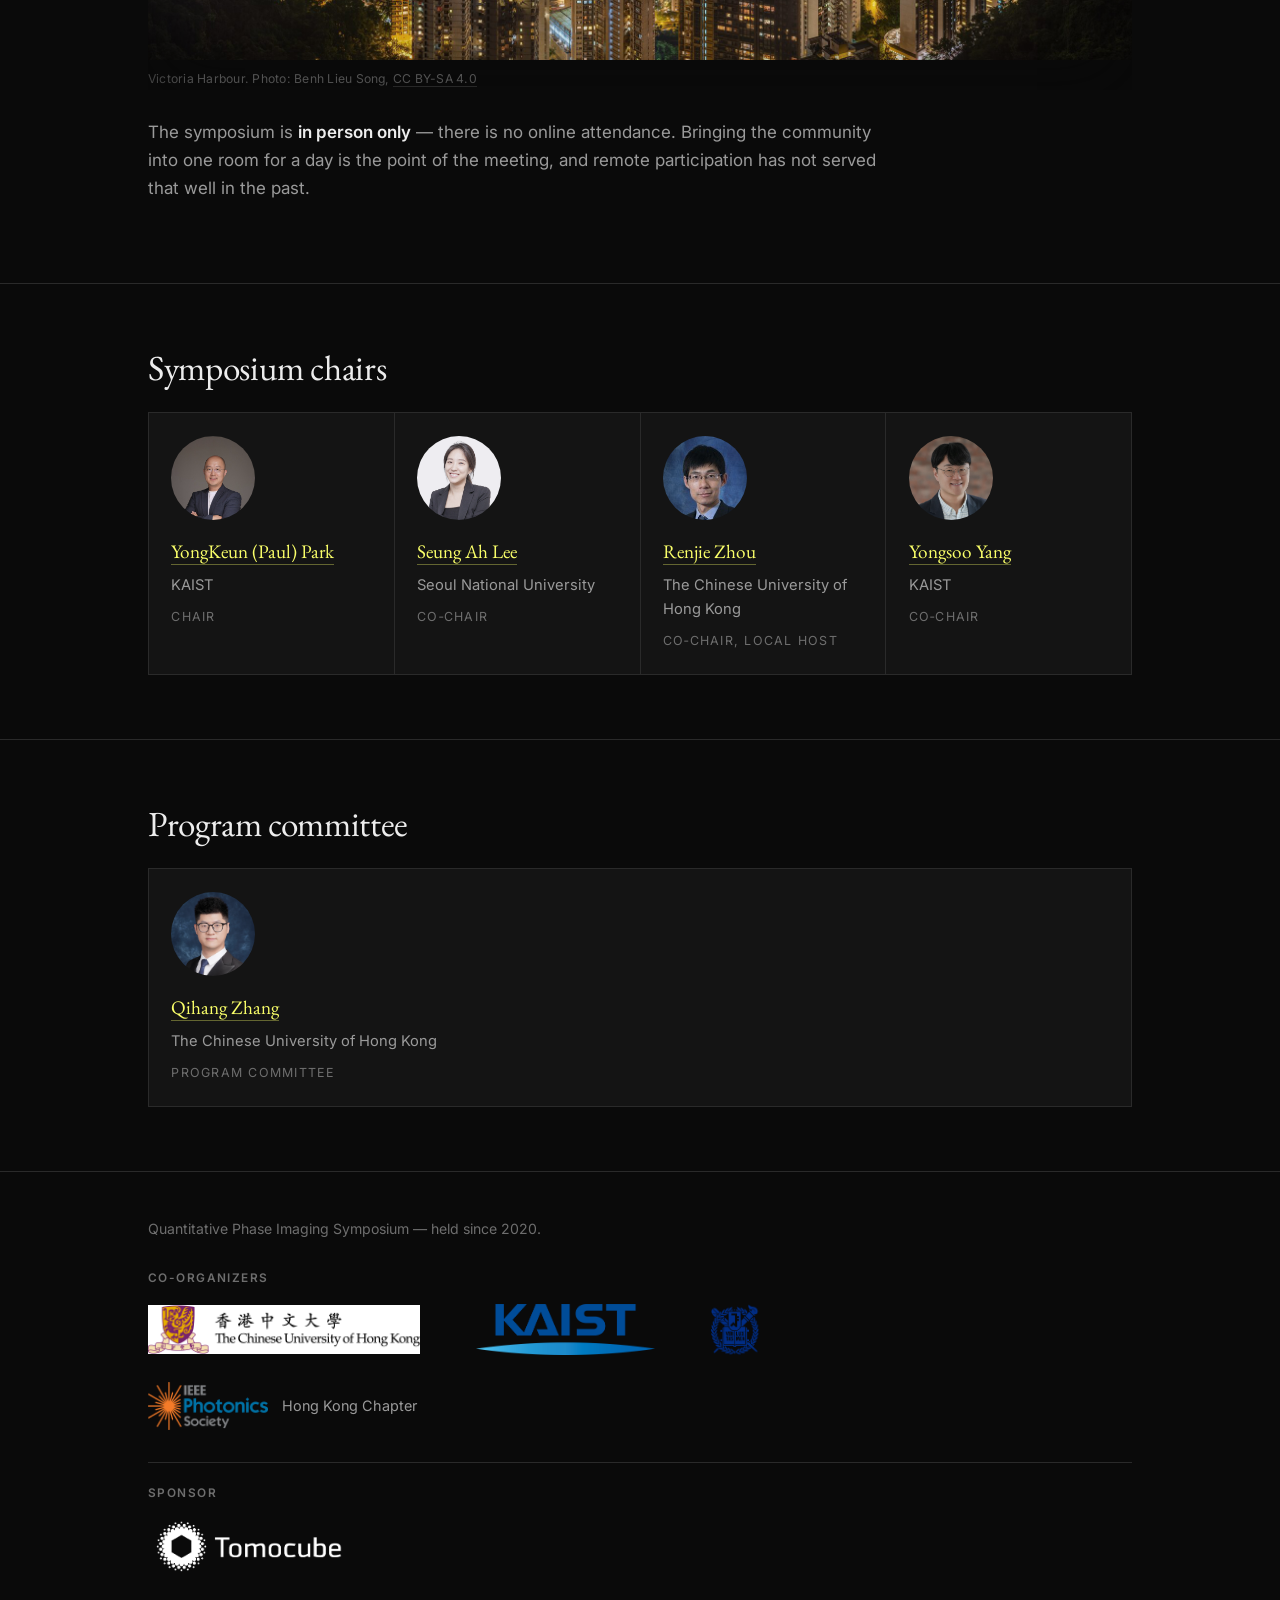
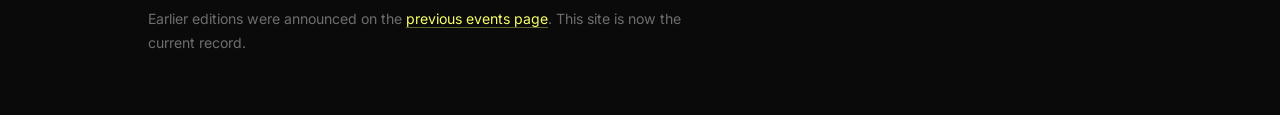
==== commit ef865032: "Publish proposed QPI symposium programme and speaker order" ====
--- a/index.html
+++ b/index.html
@@ -12,7 +12,7 @@
   <link rel="preconnect" href="https://fonts.googleapis.com">
   <link rel="preconnect" href="https://fonts.gstatic.com" crossorigin>
   <link href="https://fonts.googleapis.com/css2?family=EB+Garamond:wght@400;500&family=Inter:wght@400;500;600&display=swap" rel="stylesheet">
-  <link rel="stylesheet" href="assets/css/style.css?v=20260924-poster-fit">
+  <link rel="stylesheet" href="assets/css/style.css?v=20261102-programme">
 </head>
 <body>
 
@@ -51,14 +51,39 @@
 <section>
   <div class="wrap">
     <h2>Preliminary programme</h2>
-    <p>Updated 2 November 2026. All times are Hong Kong time (HKT, UTC+8). Detailed talk times, titles and speaker order will follow.</p>
-    <p>The scientific programme runs for a full day on the Friday, with a welcome dinner the evening before and optional informal scientific discussions planned for Saturday.</p>
+    <p>Updated 2 November 2026. Proposed schedule, subject to confirmation. All times are Hong Kong time (HKT, UTC+8).</p>
+    <p>The scientific programme runs for a full day on Friday, with a welcome dinner the evening before and an optional half-day scientific discussion session planned for Saturday.</p>
     <ul class="schedule">
       <li><div class="day">Thursday 19 November</div><div class="what">18:00 — Welcome dinner for chairs and invited speakers at Sha Tin 18, Hyatt Regency Hong Kong, Sha Tin.</div></li>
-      <li><div class="day">Friday 20 November</div><div class="what">Full-day scientific programme and posters in SHB 603. Conference dinner, 18:00–20:45, at Chung Chi College Student Canteen, 1/F South Wing.</div></li>
-      <li><div class="day">Saturday 21 November</div><div class="what">Optional informal scientific discussions are planned. Further details will be announced at the symposium.</div></li>
+      <li><div class="day">Friday 20 November</div><div class="what">Scientific programme and posters in SHB 603, followed by the conference dinner. See the proposed detailed schedule below.</div></li>
+      <li><div class="day">Saturday 21 November</div><div class="what">Optional half-day scientific discussion session. Detailed information will be announced during the symposium.</div></li>
     </ul>
-    <p style="margin-top:1.75rem">The day is planned around <strong>six invited talks of 40 minutes each, including discussion</strong>, three in the morning and three in the afternoon, together with a poster session. Approximately four selected posters will be introduced in five-minute lightning talks, and participants will vote for the best poster. Coffee breaks are planned for 20 minutes. Lunch for chairs and invited speakers is booked for 12:00 at CC Staff Canteen.</p>
+    <h3 style="margin-top:2rem">Friday 20 November 2026</h3>
+    <p>Scientific programme: Ho Sin-Hang Engineering Building (SHB), Room 603. Each invited talk includes a 35-minute presentation and 5 minutes for questions.</p>
+    <div class="tablewrap">
+      <table class="speakers programme">
+        <thead><tr><th scope="col">Time (HKT)</th><th scope="col">Programme</th></tr></thead>
+        <tbody>
+<tr><td>08:45–09:20</td><td>Registration and poster setup</td></tr>
+<tr><td>09:20–09:30</td><td>Opening remarks</td></tr>
+<tr><td>09:30–10:10</td><td><strong>Nicholas Durr</strong><div class="event-detail">Invited talk 1 · Johns Hopkins University</div></td></tr>
+<tr><td>10:10–10:50</td><td><strong>Yuan Luo</strong><div class="event-detail">Invited talk 2 · National Taiwan University</div></td></tr>
+<tr><td>10:50–11:10</td><td>Coffee break</td></tr>
+<tr><td>11:10–11:50</td><td><strong>Kevin Tsia</strong><div class="event-detail">Invited talk 3 · The University of Hong Kong</div></td></tr>
+<tr><td>11:50–12:00</td><td>Group photograph</td></tr>
+<tr><td>12:00–13:30</td><td>Lunch break<div class="event-detail">Chairs and invited speakers: CC Staff Canteen</div></td></tr>
+<tr><td>13:30–14:10</td><td><strong>Kenneth K. Y. Wong</strong><div class="event-detail">Invited talk 4 · The University of Hong Kong</div></td></tr>
+<tr><td>14:10–14:50</td><td><strong>Yongsoo Yang</strong><div class="event-detail">Invited talk 5 · KAIST</div></td></tr>
+<tr><td>14:50–15:10</td><td>Coffee break</td></tr>
+<tr><td>15:10–15:50</td><td><strong>Naru Yoneda</strong><div class="event-detail">Invited talk 6 · Kobe University</div></td></tr>
+<tr><td>15:50–16:10</td><td>Poster lightning talks</td></tr>
+<tr><td>16:10–17:20</td><td>Poster session and discussion</td></tr>
+<tr><td>17:20–17:40</td><td>Poster awards and closing remarks</td></tr>
+<tr><td>18:00–20:45</td><td>Conference dinner<div class="event-detail">Chung Chi College Student Canteen, 1/F South Wing</div></td></tr>
+        </tbody>
+      </table>
+    </div>
+    <p style="margin-top:1.5rem">Four five-minute poster lightning talks are planned. The selected presenters and session chairs will be announced.</p>
   </div>
 </section>
 
--- a/assets/css/style.css
+++ b/assets/css/style.css
@@ -418,6 +418,16 @@
   overflow-x: auto;
 }
 
+.programme strong {
+  color: var(--text);
+  font-weight: 600;
+}
+
+.programme .event-detail {
+  margin-top: 0.2rem;
+  font-size: 0.9em;
+}
+
 /* ---------- footer ---------- */
 
 footer {
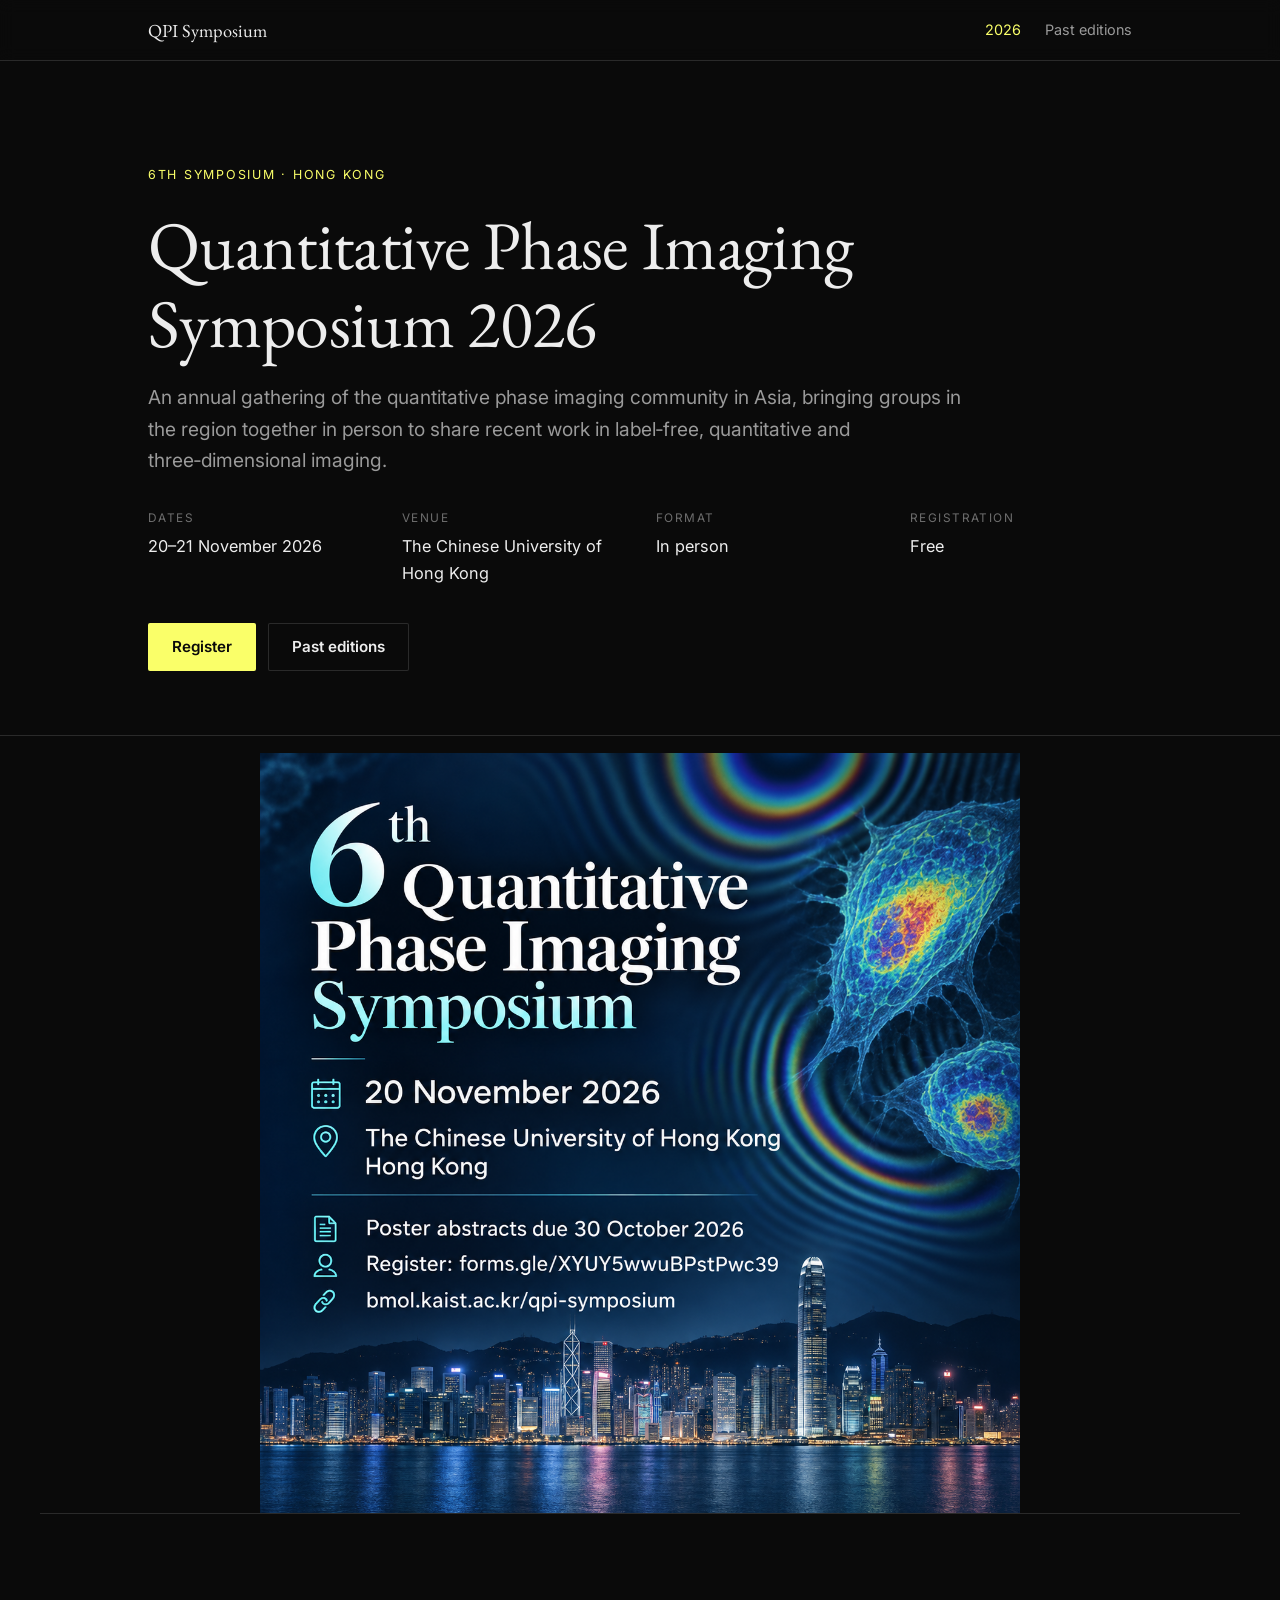
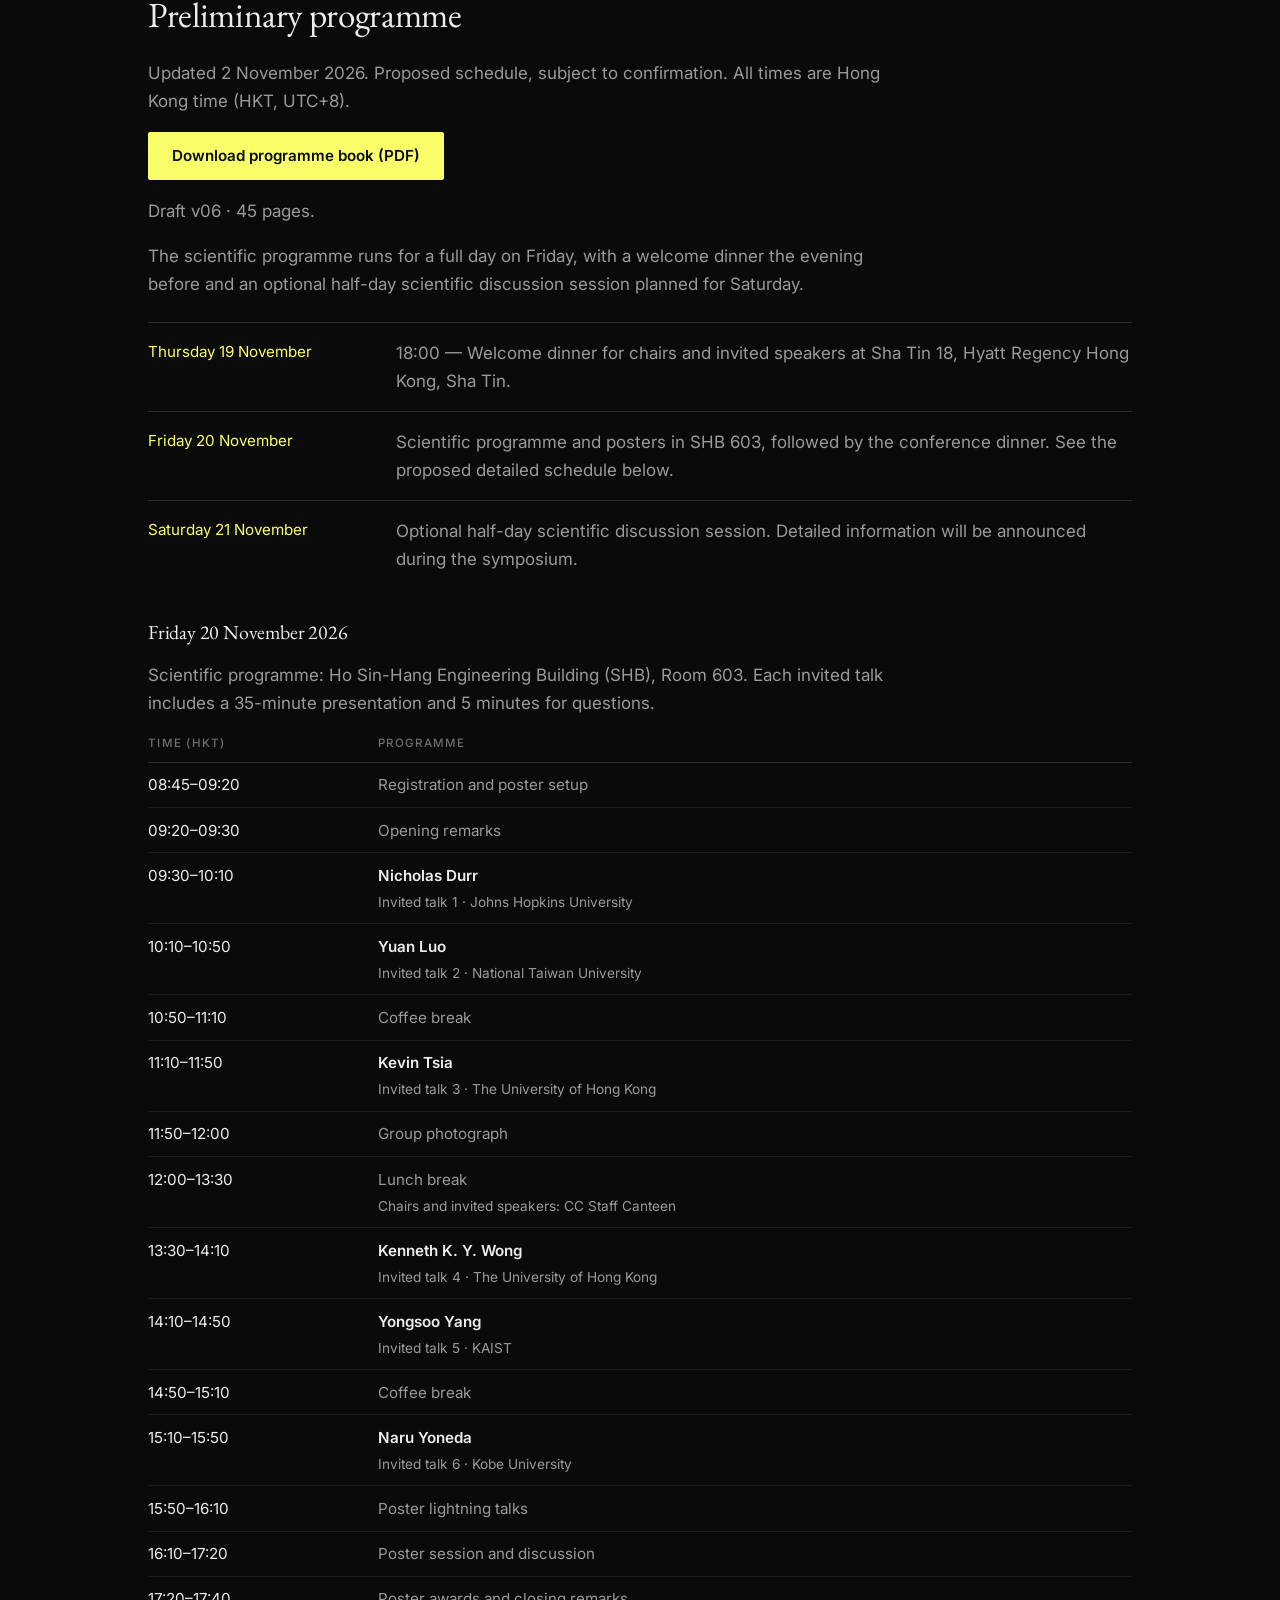
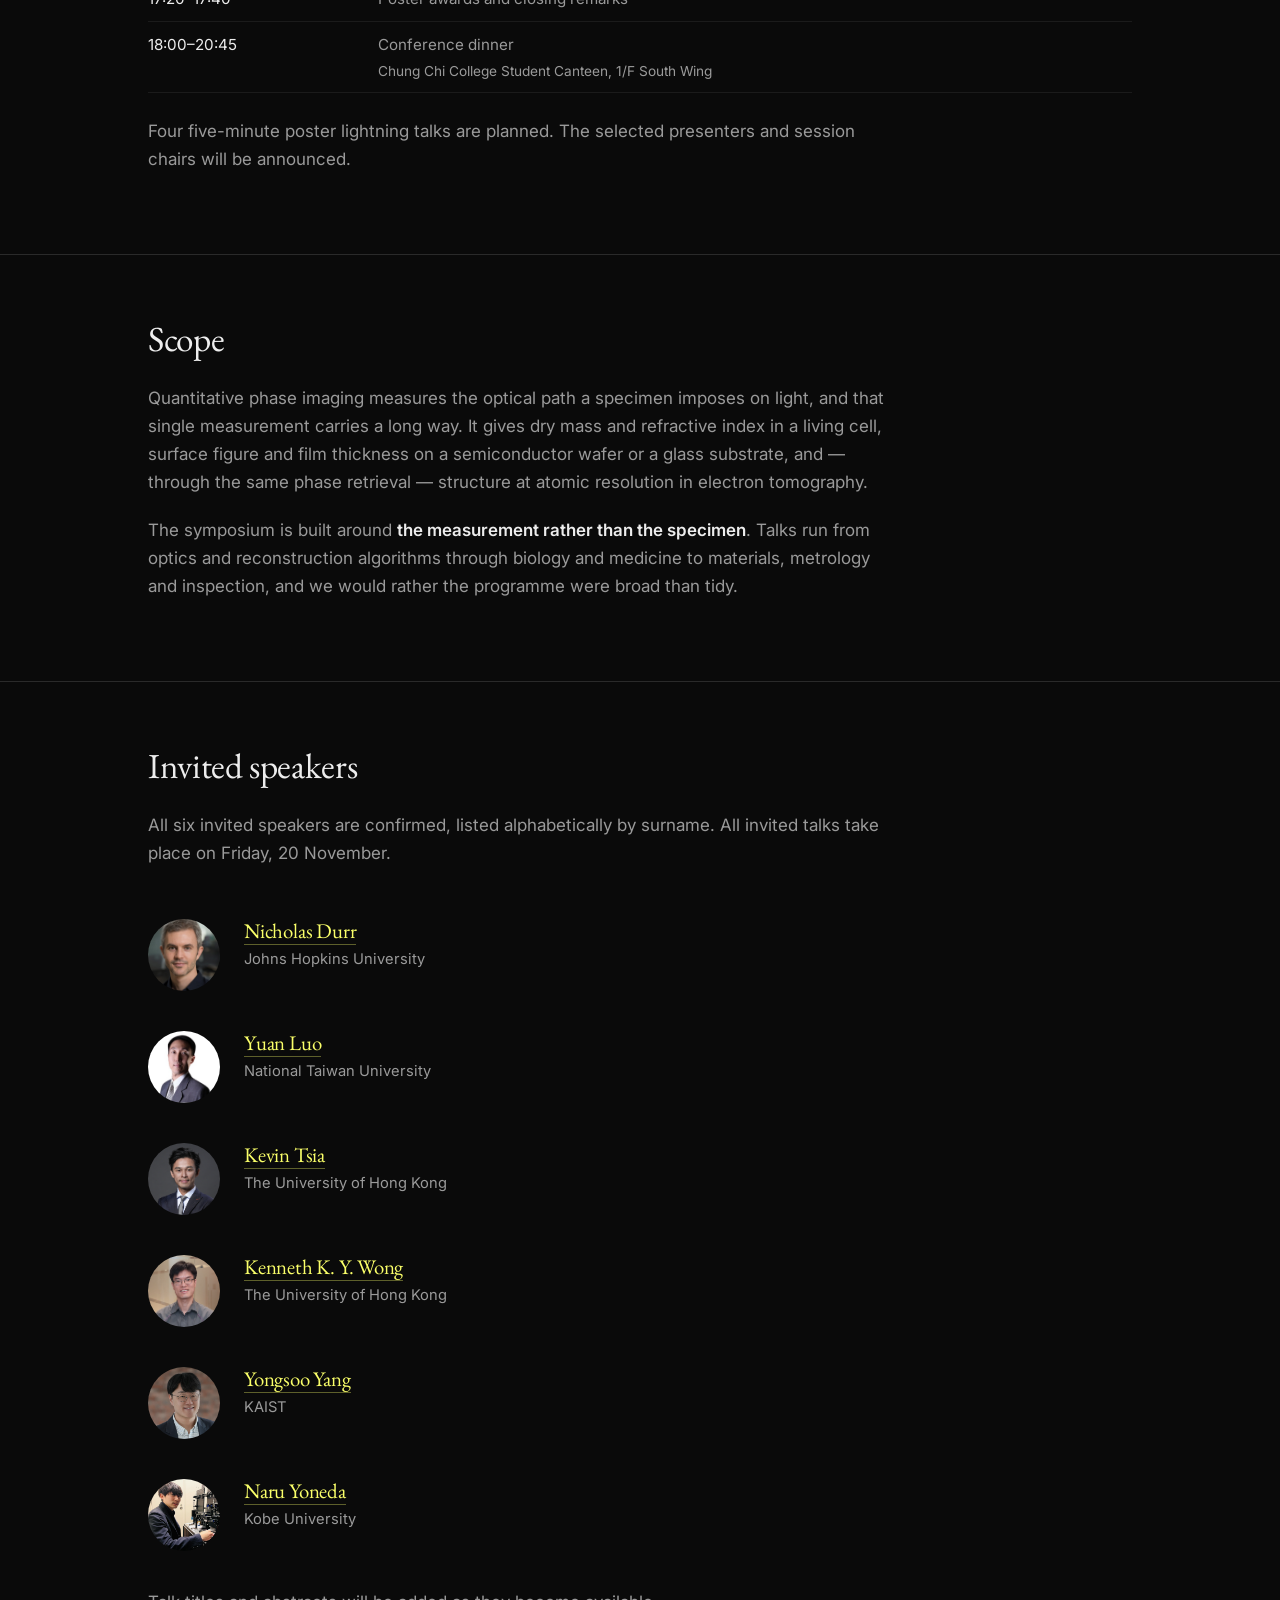
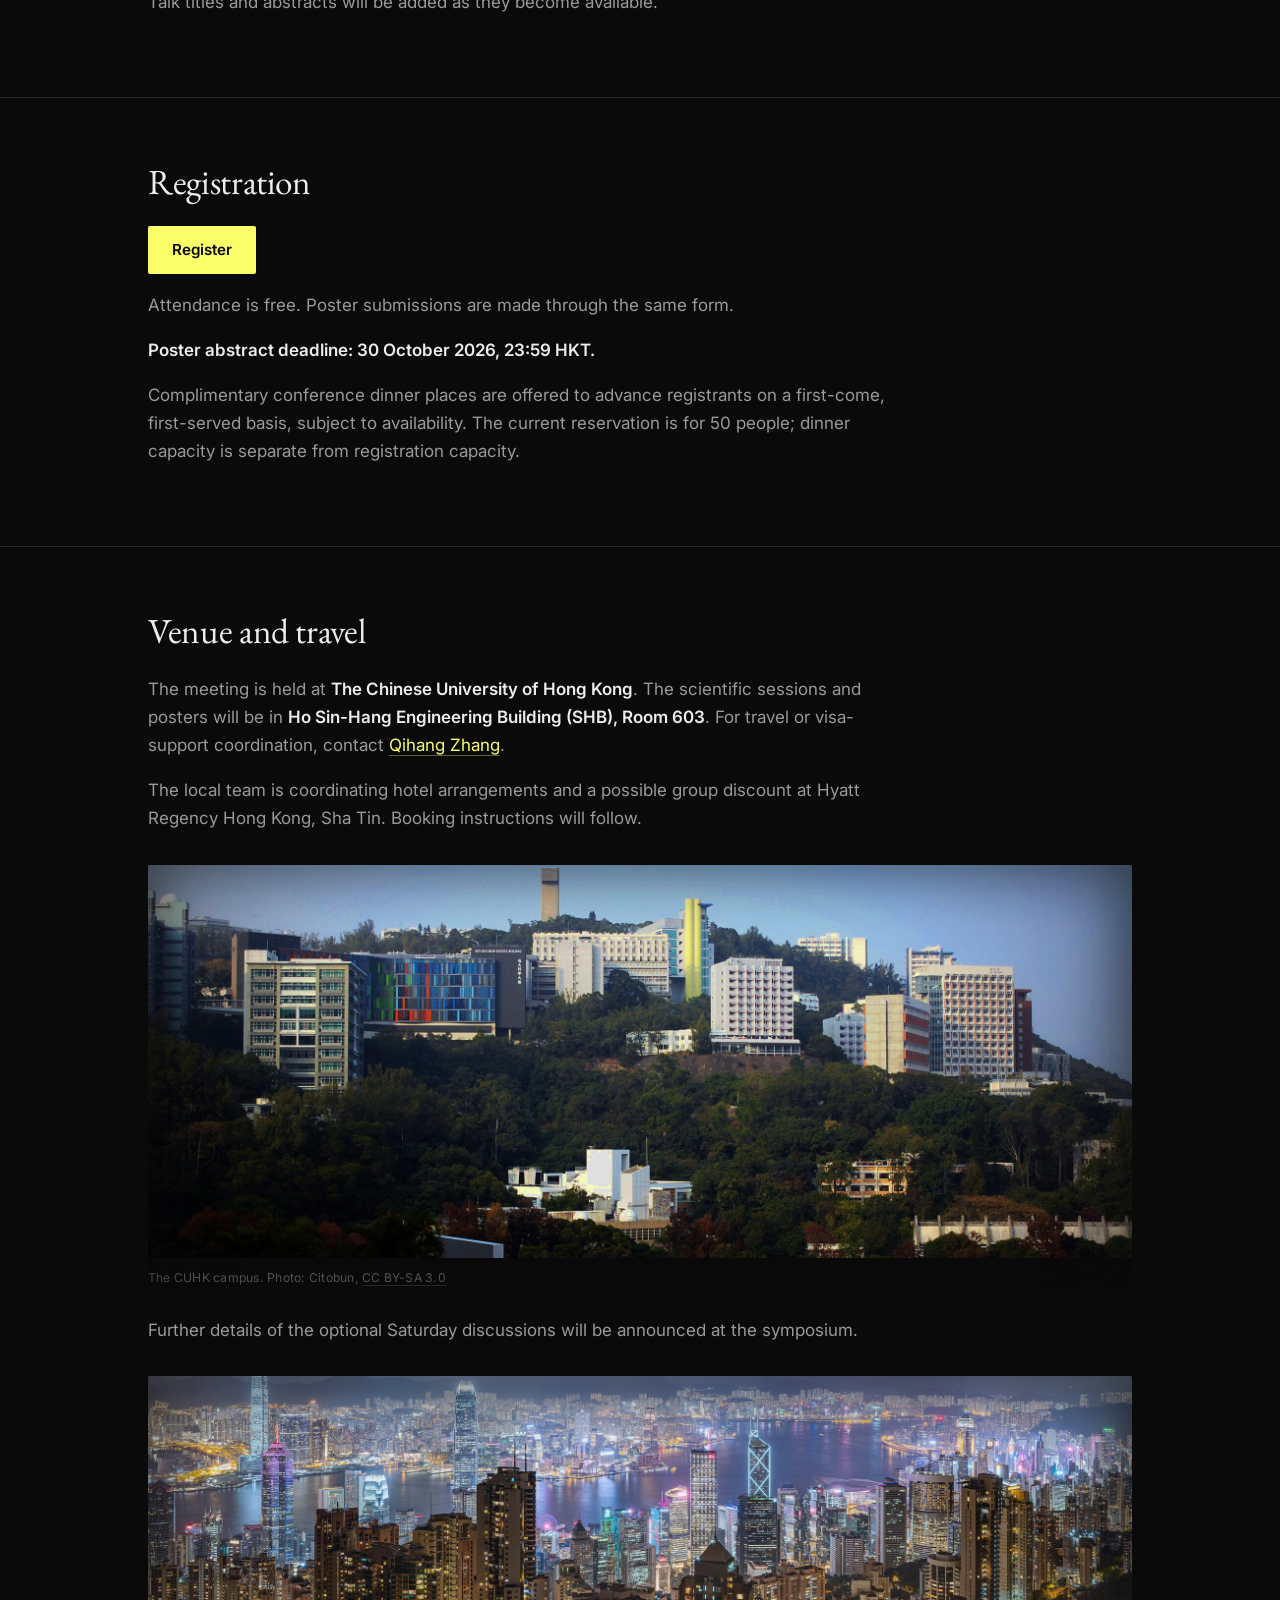
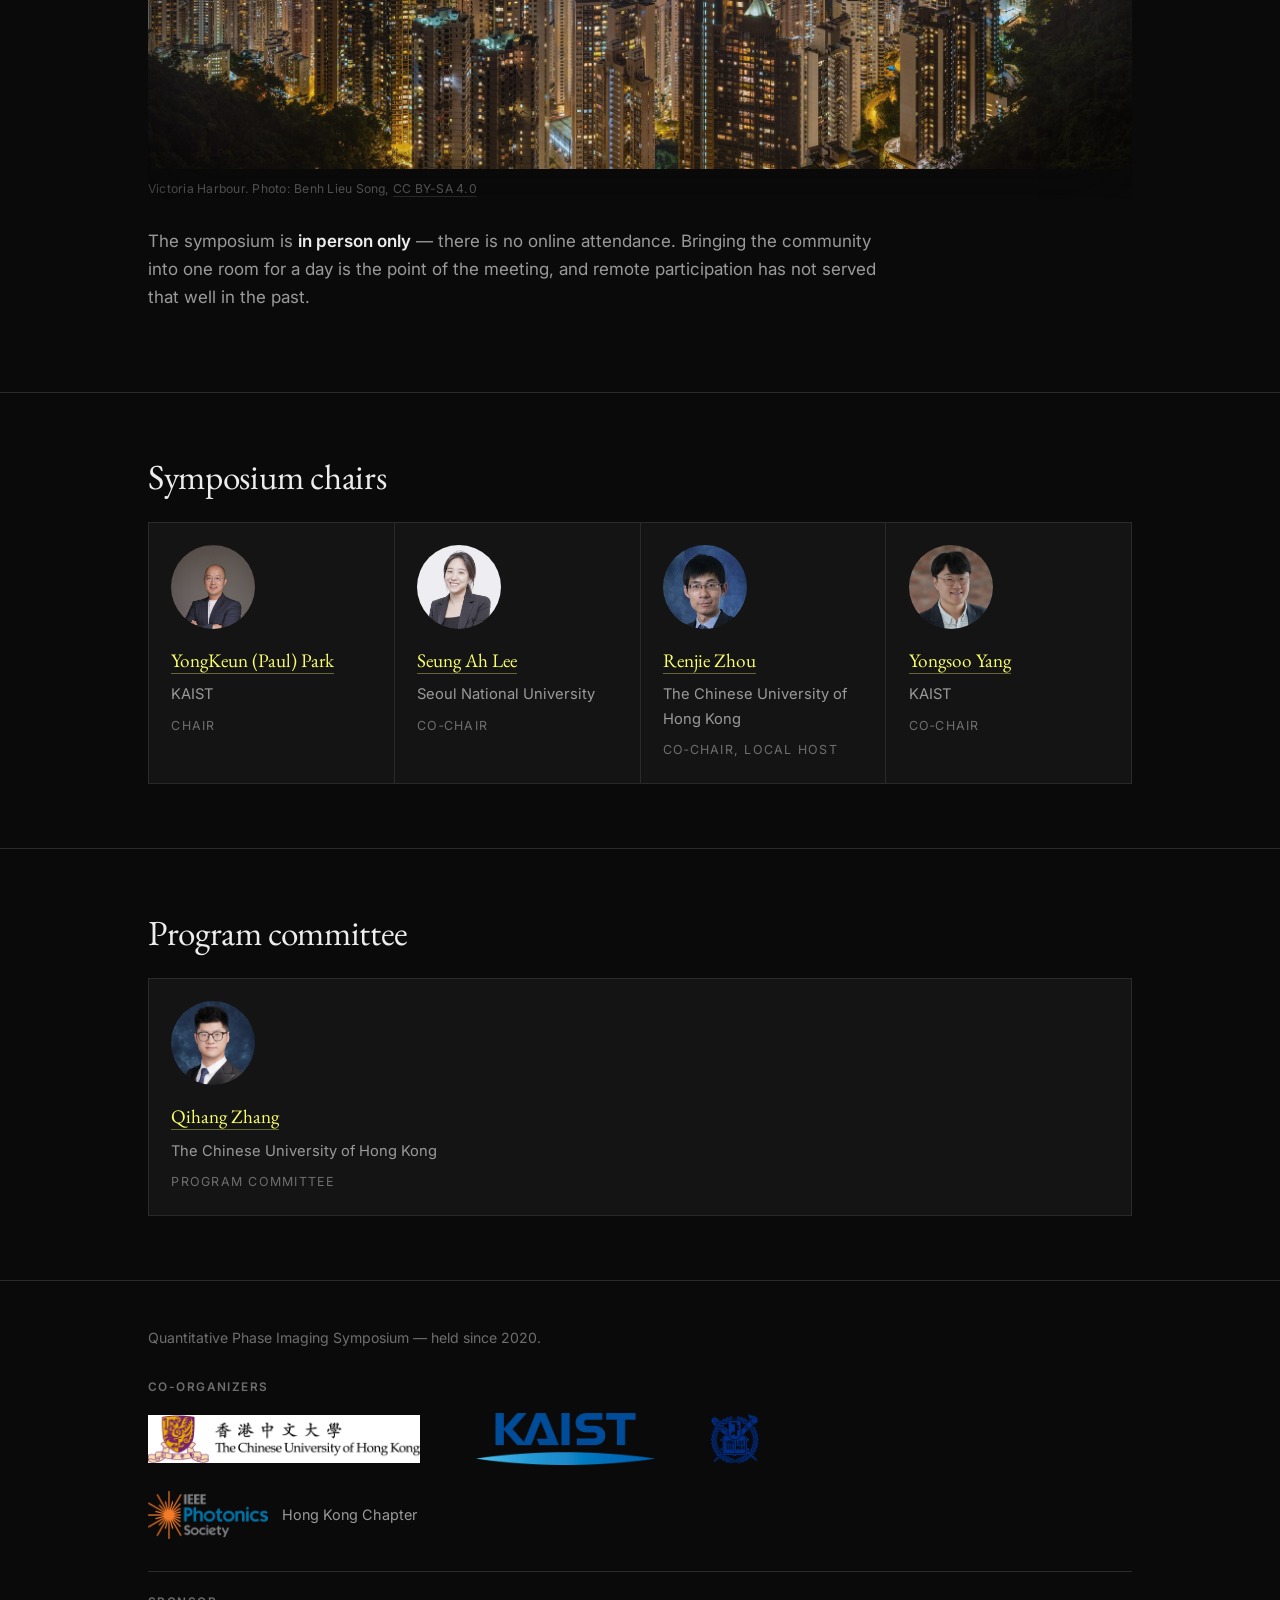
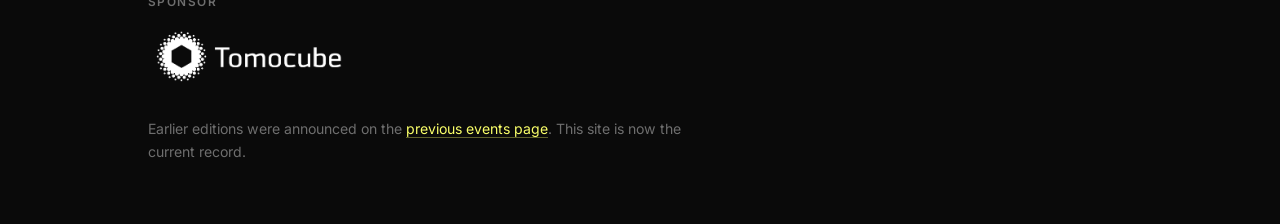
==== commit cd8de2d3: "Add downloadable draft programme book PDF" ====
--- a/index.html
+++ b/index.html
@@ -52,6 +52,7 @@
   <div class="wrap">
     <h2>Preliminary programme</h2>
     <p>Updated 2 November 2026. Proposed schedule, subject to confirmation. All times are Hong Kong time (HKT, UTC+8).</p>
+    <p><a class="btn" href="assets/programme/2026-11-20_QPI-Symposium_Programbook-draft_v06.pdf" download>Download programme book (PDF)</a></p><p>Draft v06 &middot; 45 pages.</p>
     <p>The scientific programme runs for a full day on Friday, with a welcome dinner the evening before and an optional half-day scientific discussion session planned for Saturday.</p>
     <ul class="schedule">
       <li><div class="day">Thursday 19 November</div><div class="what">18:00 — Welcome dinner for chairs and invited speakers at Sha Tin 18, Hyatt Regency Hong Kong, Sha Tin.</div></li>
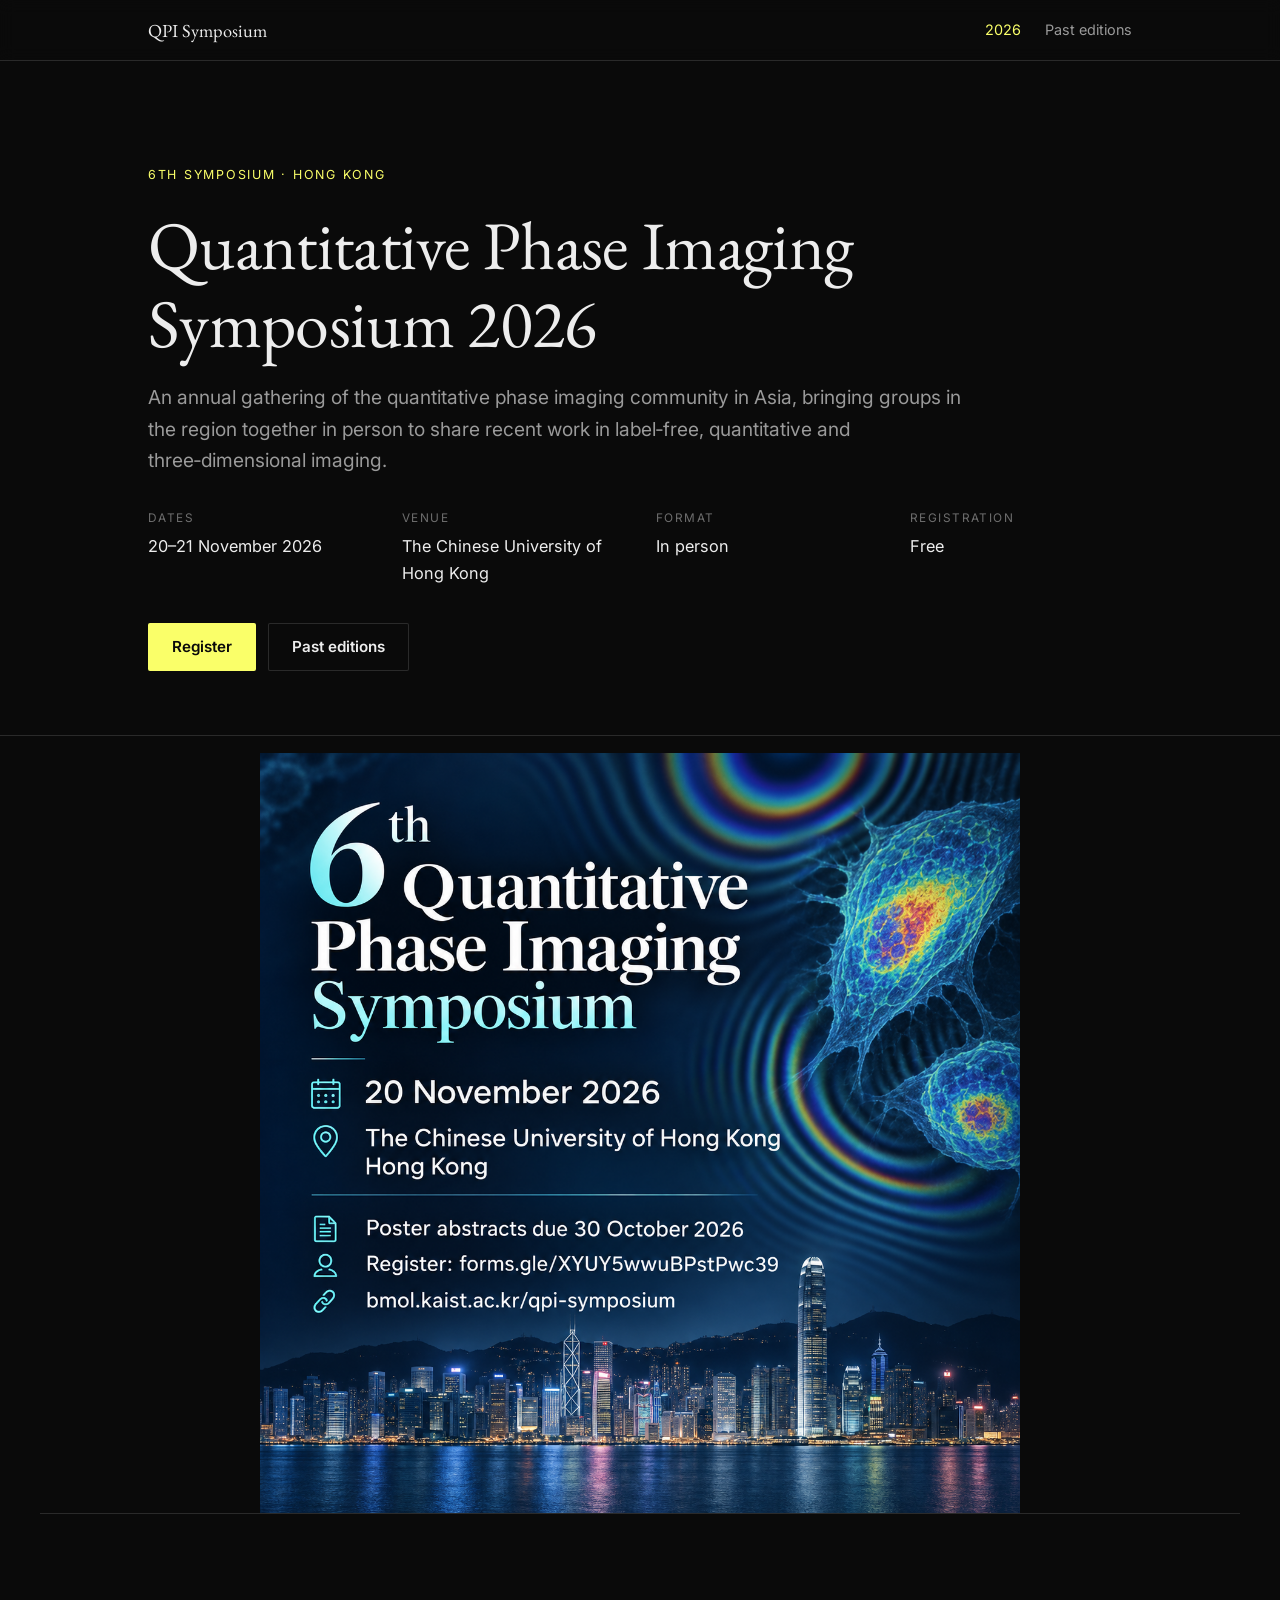
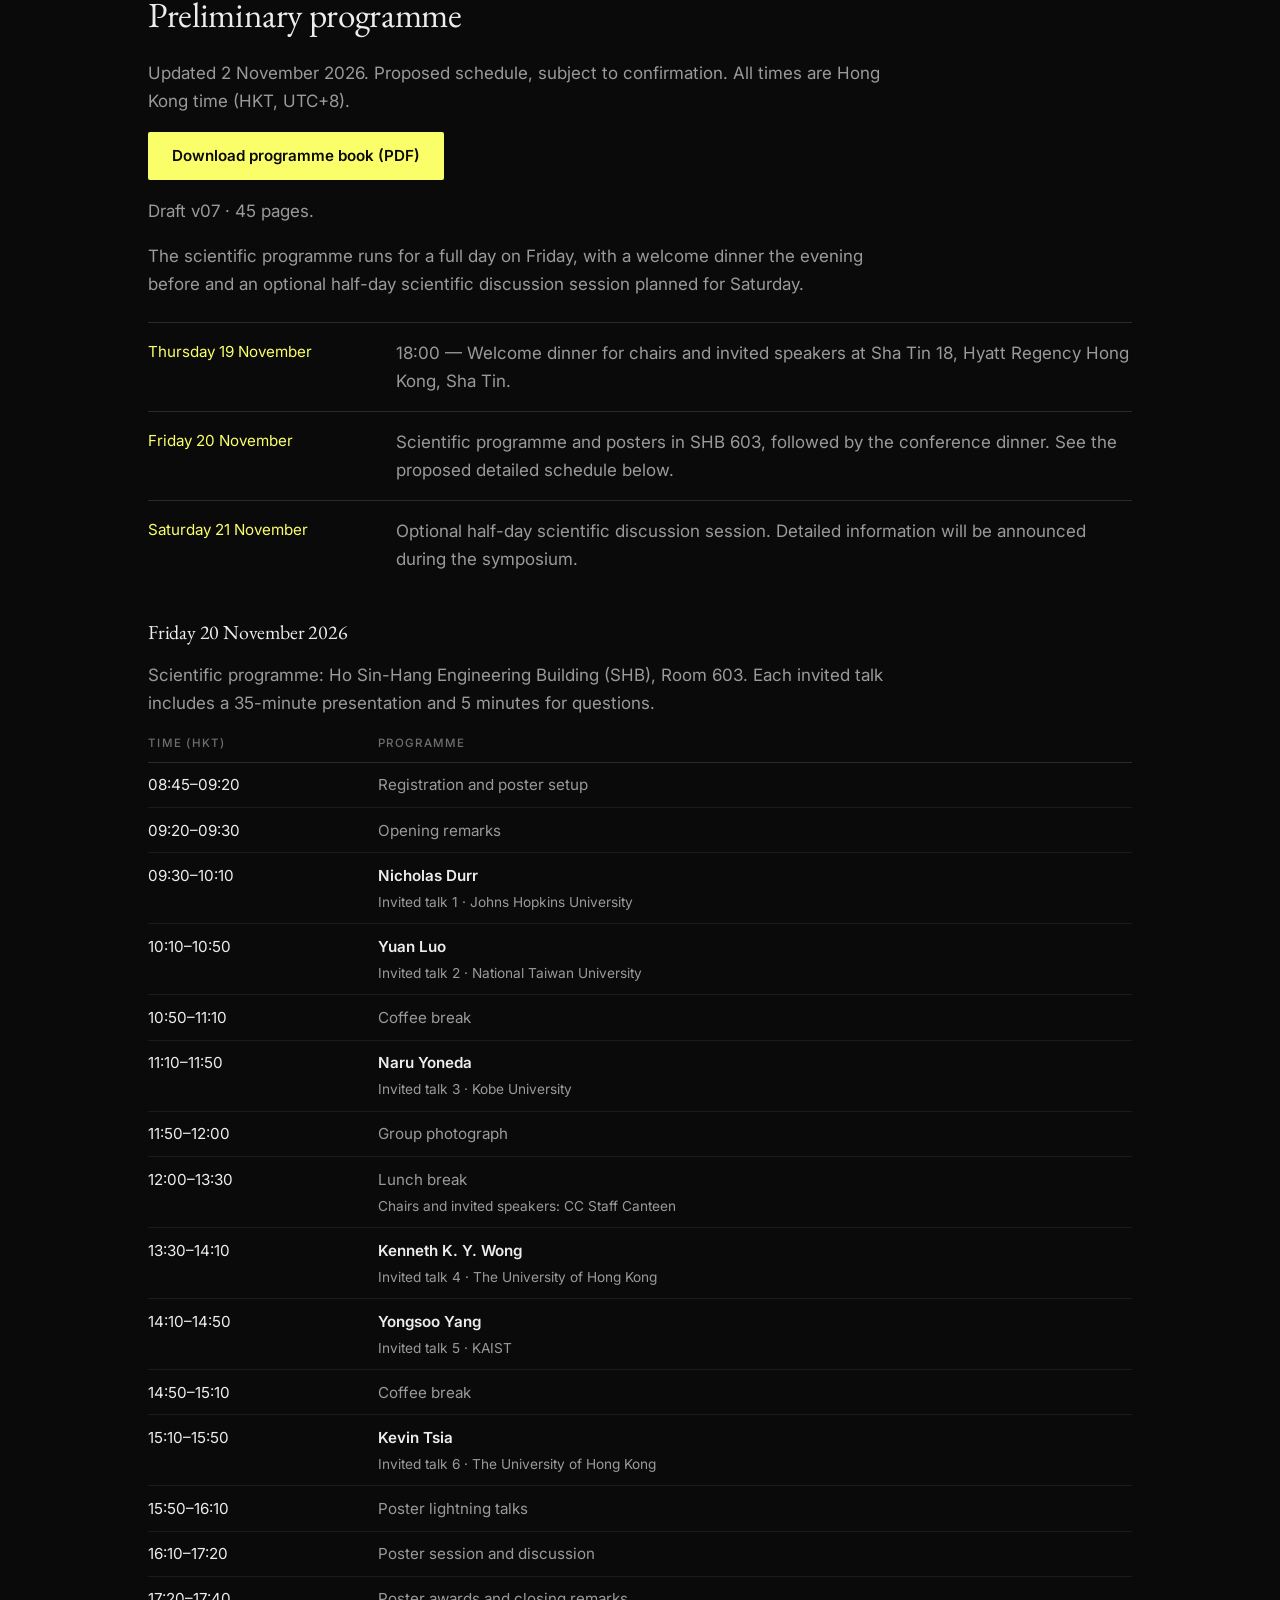
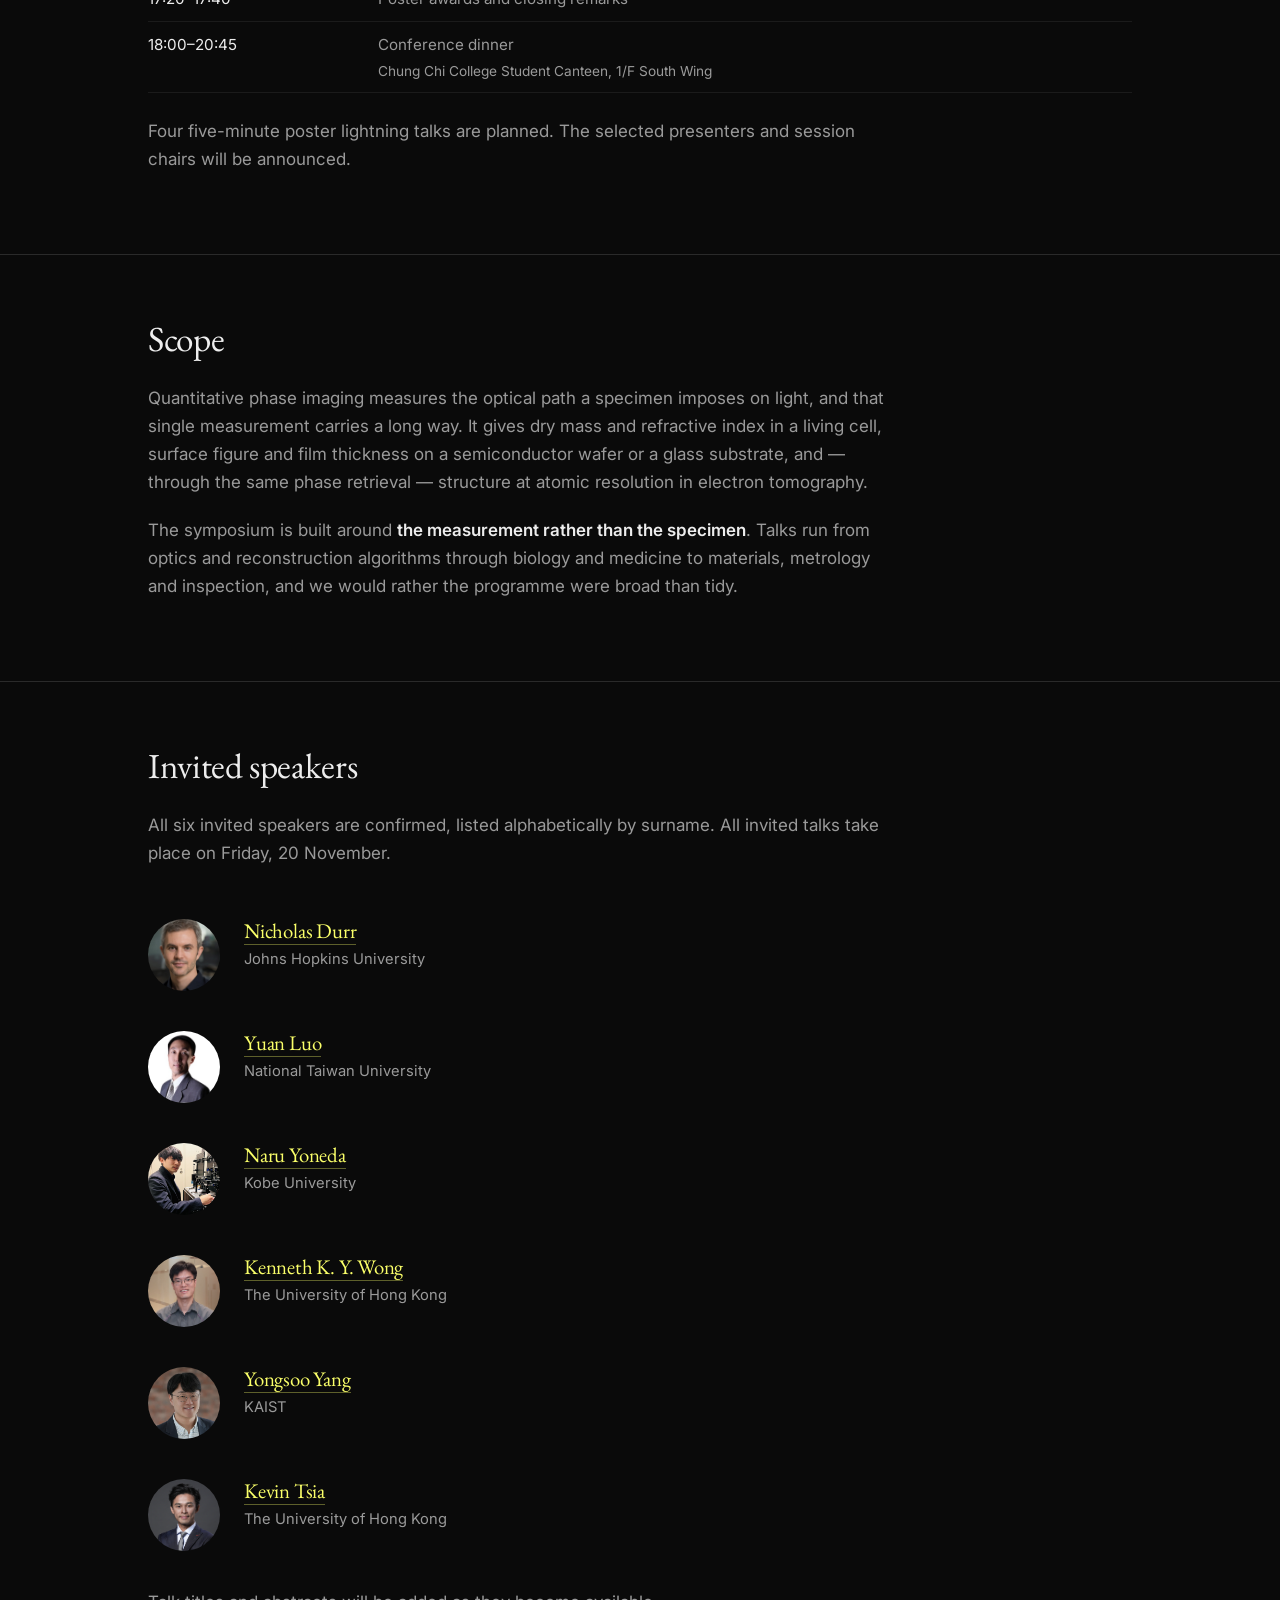
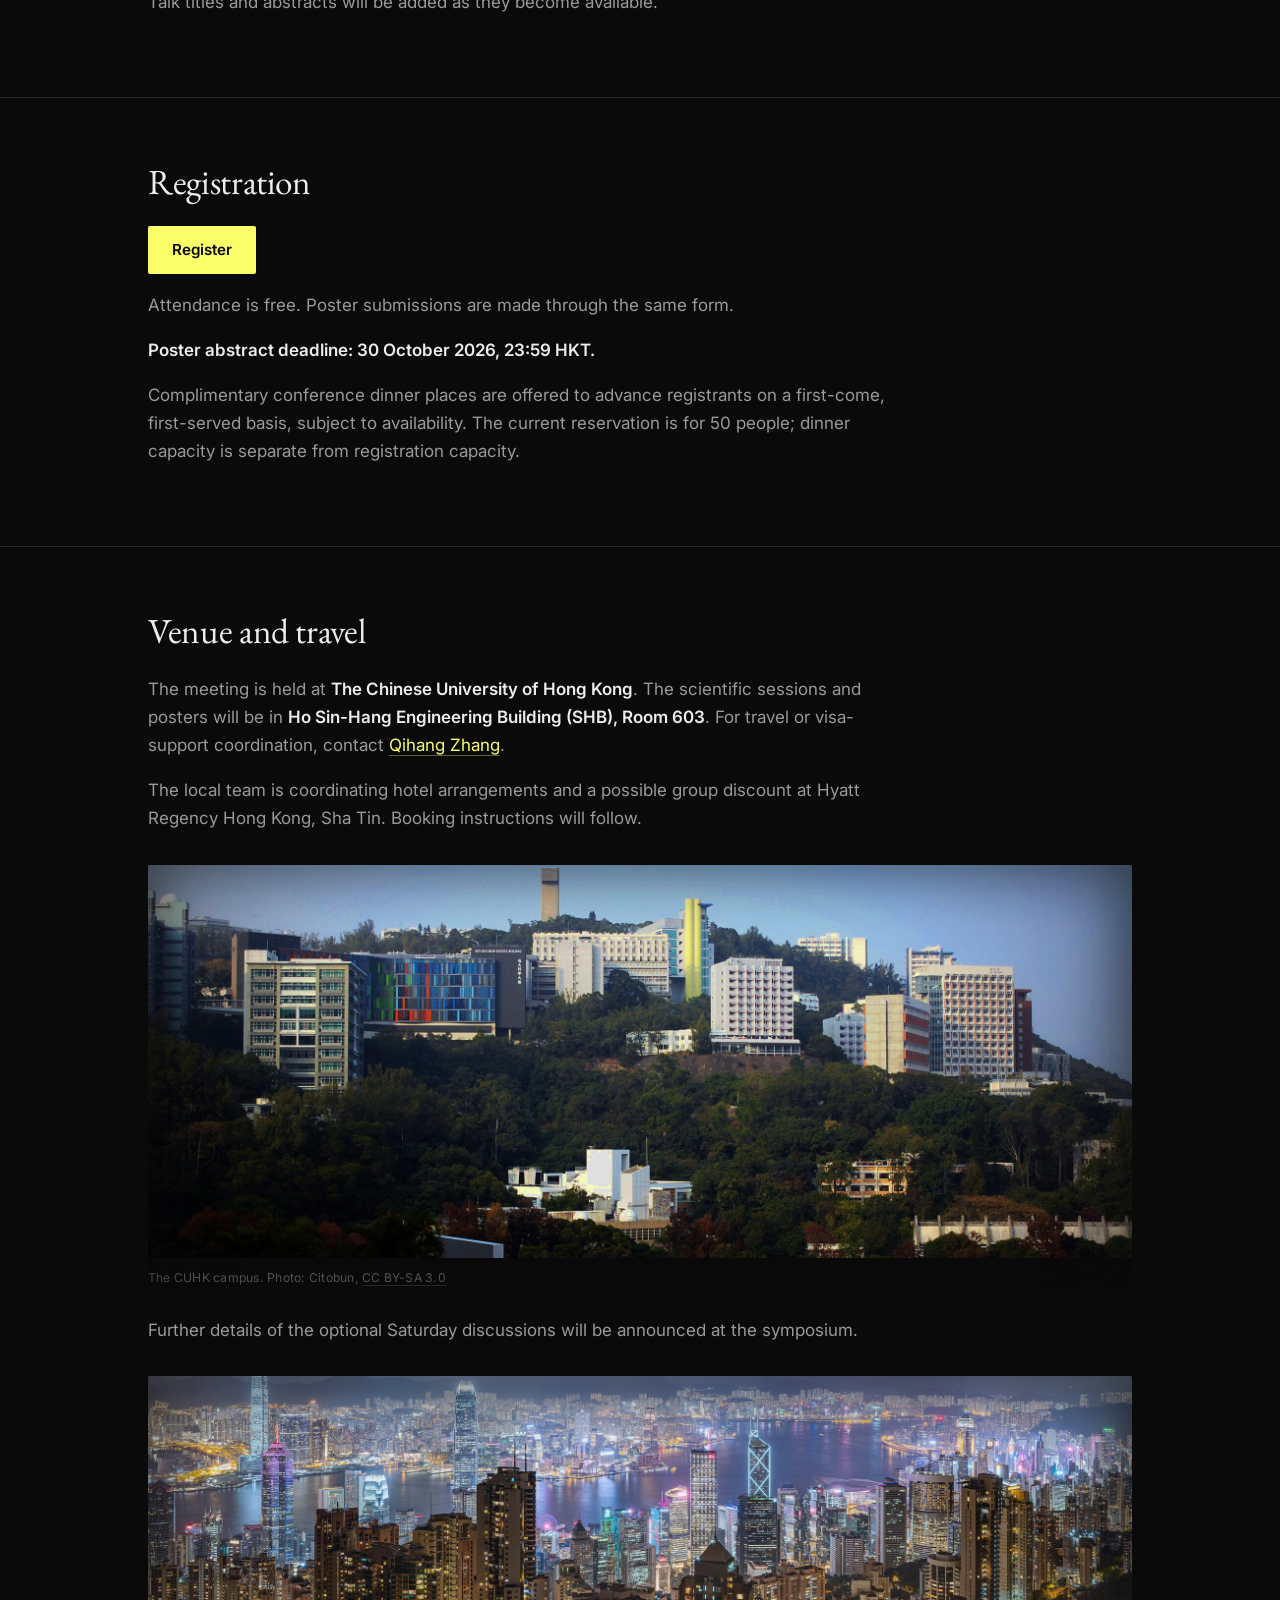
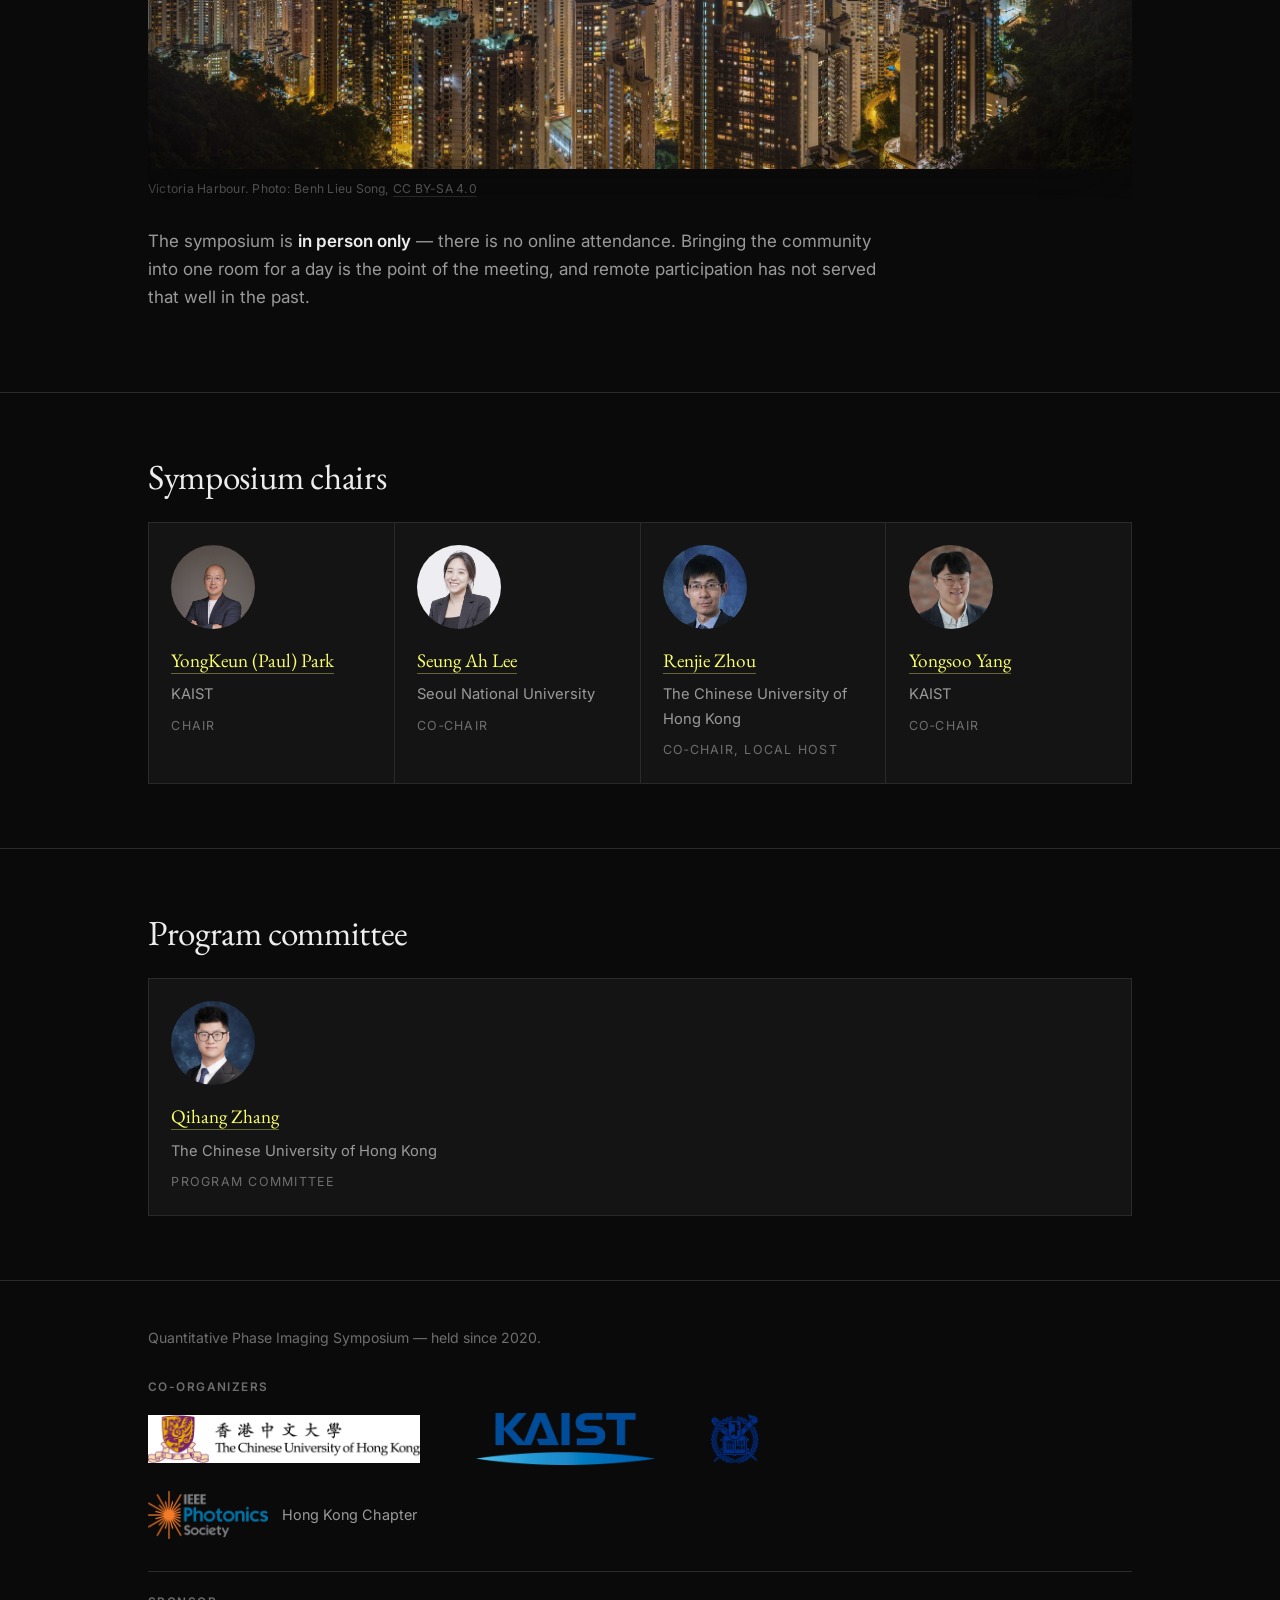
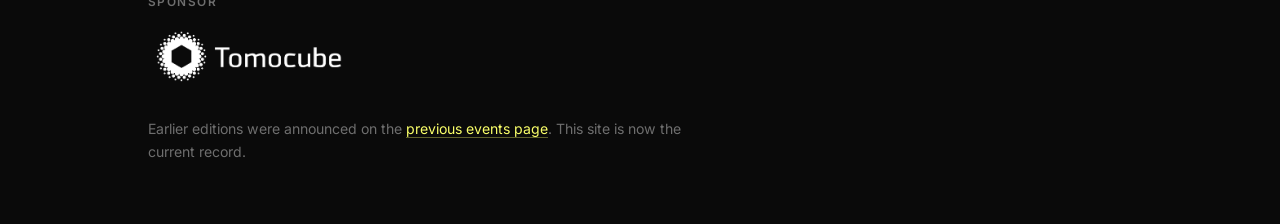
==== commit cde64943: "Move Kevin Tsia after 14:00 and publish programme book v07" ====
--- a/index.html
+++ b/index.html
@@ -52,7 +52,7 @@
   <div class="wrap">
     <h2>Preliminary programme</h2>
     <p>Updated 2 November 2026. Proposed schedule, subject to confirmation. All times are Hong Kong time (HKT, UTC+8).</p>
-    <p><a class="btn" href="assets/programme/2026-11-20_QPI-Symposium_Programbook-draft_v06.pdf" download>Download programme book (PDF)</a></p><p>Draft v06 &middot; 45 pages.</p>
+    <p><a class="btn" href="assets/programme/2026-11-20_QPI-Symposium_Programbook-draft_v07.pdf" download>Download programme book (PDF)</a></p><p>Draft v07 &middot; 45 pages.</p>
     <p>The scientific programme runs for a full day on Friday, with a welcome dinner the evening before and an optional half-day scientific discussion session planned for Saturday.</p>
     <ul class="schedule">
       <li><div class="day">Thursday 19 November</div><div class="what">18:00 — Welcome dinner for chairs and invited speakers at Sha Tin 18, Hyatt Regency Hong Kong, Sha Tin.</div></li>
@@ -70,13 +70,13 @@
 <tr><td>09:30–10:10</td><td><strong>Nicholas Durr</strong><div class="event-detail">Invited talk 1 · Johns Hopkins University</div></td></tr>
 <tr><td>10:10–10:50</td><td><strong>Yuan Luo</strong><div class="event-detail">Invited talk 2 · National Taiwan University</div></td></tr>
 <tr><td>10:50–11:10</td><td>Coffee break</td></tr>
-<tr><td>11:10–11:50</td><td><strong>Kevin Tsia</strong><div class="event-detail">Invited talk 3 · The University of Hong Kong</div></td></tr>
+<tr><td>11:10–11:50</td><td><strong>Naru Yoneda</strong><div class="event-detail">Invited talk 3 · Kobe University</div></td></tr>
 <tr><td>11:50–12:00</td><td>Group photograph</td></tr>
 <tr><td>12:00–13:30</td><td>Lunch break<div class="event-detail">Chairs and invited speakers: CC Staff Canteen</div></td></tr>
 <tr><td>13:30–14:10</td><td><strong>Kenneth K. Y. Wong</strong><div class="event-detail">Invited talk 4 · The University of Hong Kong</div></td></tr>
 <tr><td>14:10–14:50</td><td><strong>Yongsoo Yang</strong><div class="event-detail">Invited talk 5 · KAIST</div></td></tr>
 <tr><td>14:50–15:10</td><td>Coffee break</td></tr>
-<tr><td>15:10–15:50</td><td><strong>Naru Yoneda</strong><div class="event-detail">Invited talk 6 · Kobe University</div></td></tr>
+<tr><td>15:10–15:50</td><td><strong>Kevin Tsia</strong><div class="event-detail">Invited talk 6 · The University of Hong Kong</div></td></tr>
 <tr><td>15:50–16:10</td><td>Poster lightning talks</td></tr>
 <tr><td>16:10–17:20</td><td>Poster session and discussion</td></tr>
 <tr><td>17:20–17:40</td><td>Poster awards and closing remarks</td></tr>
@@ -103,10 +103,10 @@
     <ul class="speaker-list">
 <li class="speaker-row"><img class="face" style="object-position:center" src="assets/img/people/nicholas-durr.jpg" alt="Nicholas Durr" loading="lazy" width="640" height="640"><div class="speaker-details"><h3><a href="https://www.bme.jhu.edu/people/faculty/nicholas-durr/" title="Profile and portrait source">Nicholas Durr</a></h3><p class="speaker-affiliation">Johns Hopkins University</p></div></li>
 <li class="speaker-row"><img class="face" style="object-position:center" src="assets/img/people/yuan-luo.jpg" alt="Yuan Luo" loading="lazy" width="640" height="640"><div class="speaker-details"><h3><a href="https://phrtacp.ntu.edu.tw/about/8.htm" title="Profile and portrait source">Yuan Luo</a></h3><p class="speaker-affiliation">National Taiwan University</p></div></li>
-<li class="speaker-row"><img class="face" style="object-position:center top" src="assets/img/people/kevin-tsia.jpg" alt="Kevin Tsia" loading="lazy" width="640" height="640"><div class="speaker-details"><h3><a href="https://ece.hku.hk/people/tsia/" title="Profile and portrait source">Kevin Tsia</a></h3><p class="speaker-affiliation">The University of Hong Kong</p></div></li>
+<li class="speaker-row"><img class="face" style="object-position:center" src="assets/img/people/naru-yoneda.jpg" alt="Naru Yoneda" loading="lazy" width="640" height="640"><div class="speaker-details"><h3><a href="https://kuid-rm-web.ofc.kobe-u.ac.jp/search/detail.html?lang=en&amp;systemId=2617c36cf20f7e13520e17560c007669" title="Profile and portrait source">Naru Yoneda</a></h3><p class="speaker-affiliation">Kobe University</p></div></li>
 <li class="speaker-row"><img class="face" style="object-position:center" src="assets/img/people/kenneth-wong.png" alt="Kenneth K. Y. Wong" loading="lazy" width="640" height="640"><div class="speaker-details"><h3><a href="https://www.lsr.hku.hk/member/kenneth-k-y-wong-professor-department-of-electrical-electronic-engineering/" title="Profile and portrait source">Kenneth K. Y. Wong</a></h3><p class="speaker-affiliation">The University of Hong Kong</p></div></li>
 <li class="speaker-row"><img class="face" style="object-position:center" src="assets/img/people/yongsoo-yang.jpg" alt="Yongsoo Yang" loading="lazy" width="640" height="640"><div class="speaker-details"><h3><a href="https://pure.kaist.ac.kr/en/persons/yongsoo-yang/" title="Profile and portrait source">Yongsoo Yang</a></h3><p class="speaker-affiliation">KAIST</p></div></li>
-<li class="speaker-row"><img class="face" style="object-position:center" src="assets/img/people/naru-yoneda.jpg" alt="Naru Yoneda" loading="lazy" width="640" height="640"><div class="speaker-details"><h3><a href="https://kuid-rm-web.ofc.kobe-u.ac.jp/search/detail.html?lang=en&amp;systemId=2617c36cf20f7e13520e17560c007669" title="Profile and portrait source">Naru Yoneda</a></h3><p class="speaker-affiliation">Kobe University</p></div></li>
+<li class="speaker-row"><img class="face" style="object-position:center top" src="assets/img/people/kevin-tsia.jpg" alt="Kevin Tsia" loading="lazy" width="640" height="640"><div class="speaker-details"><h3><a href="https://ece.hku.hk/people/tsia/" title="Profile and portrait source">Kevin Tsia</a></h3><p class="speaker-affiliation">The University of Hong Kong</p></div></li>
     </ul>
     <p>Talk titles and abstracts will be added as they become available.</p>
   </div>
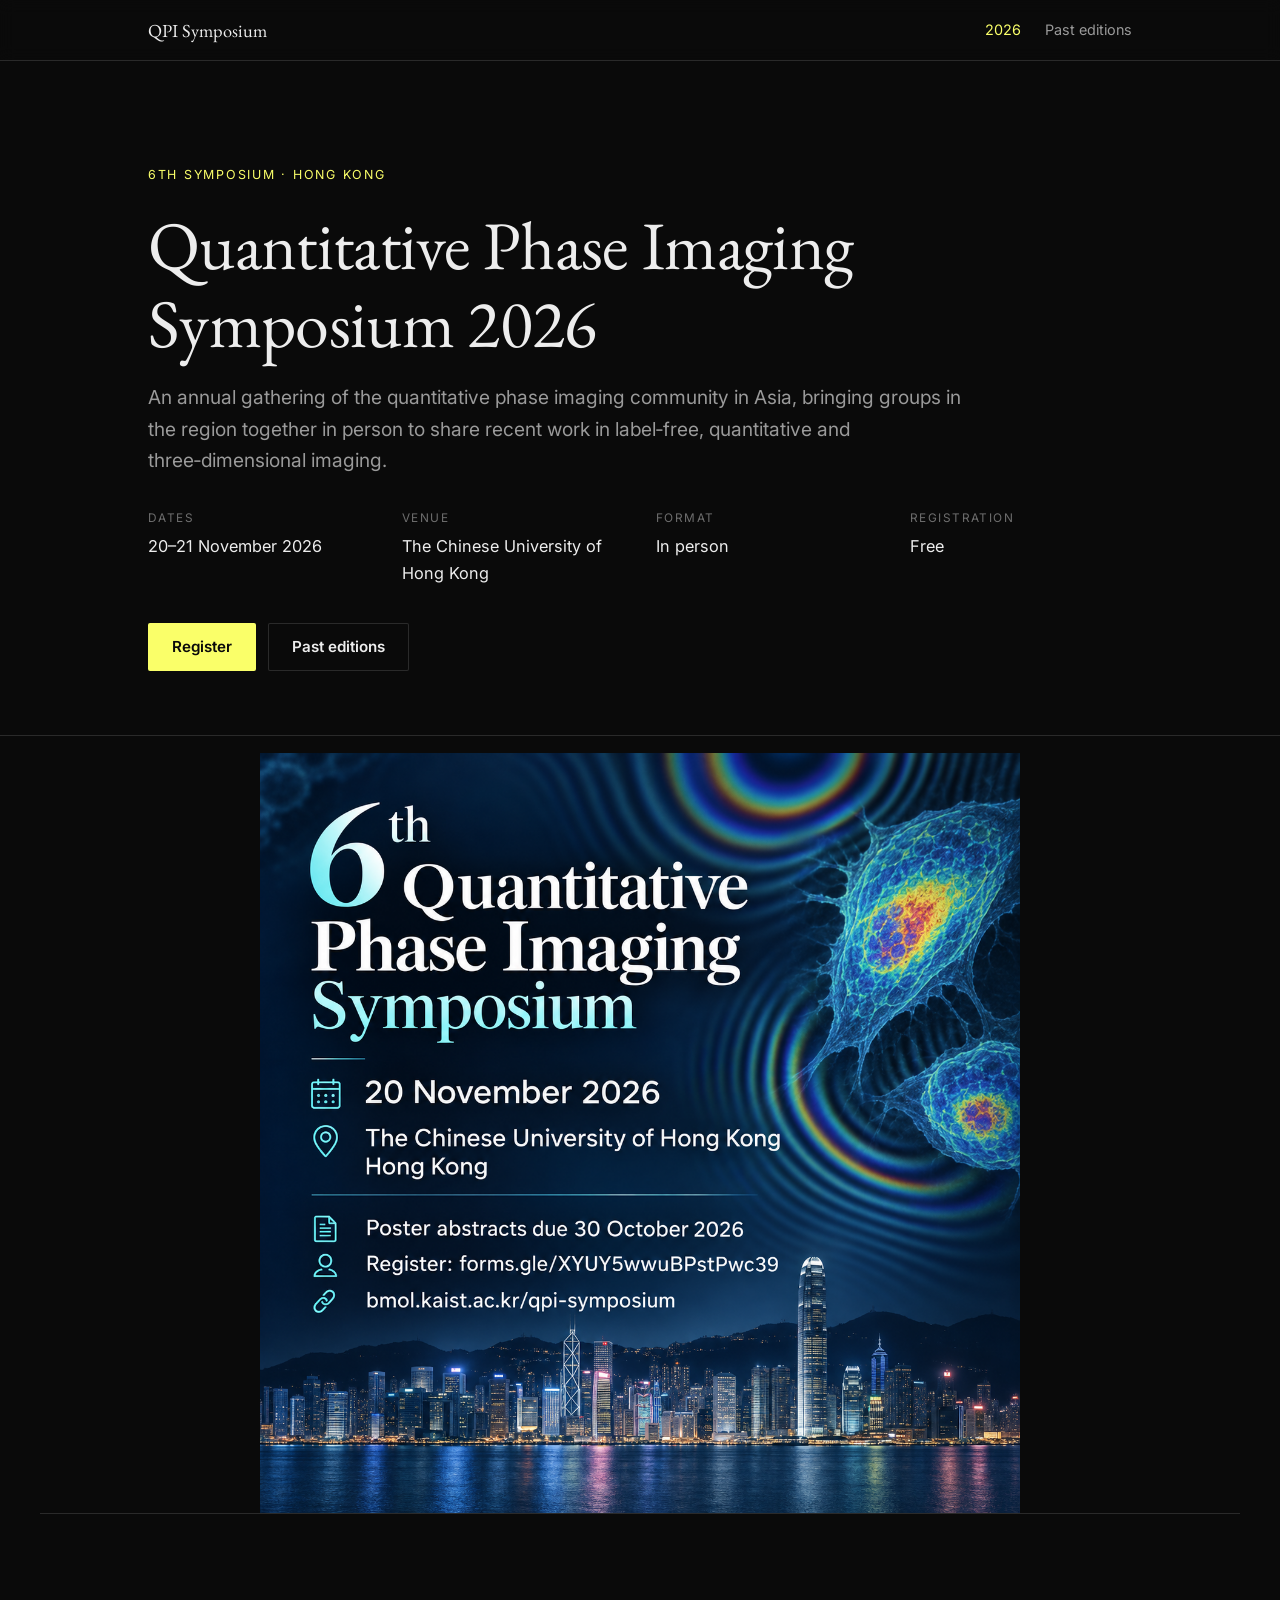
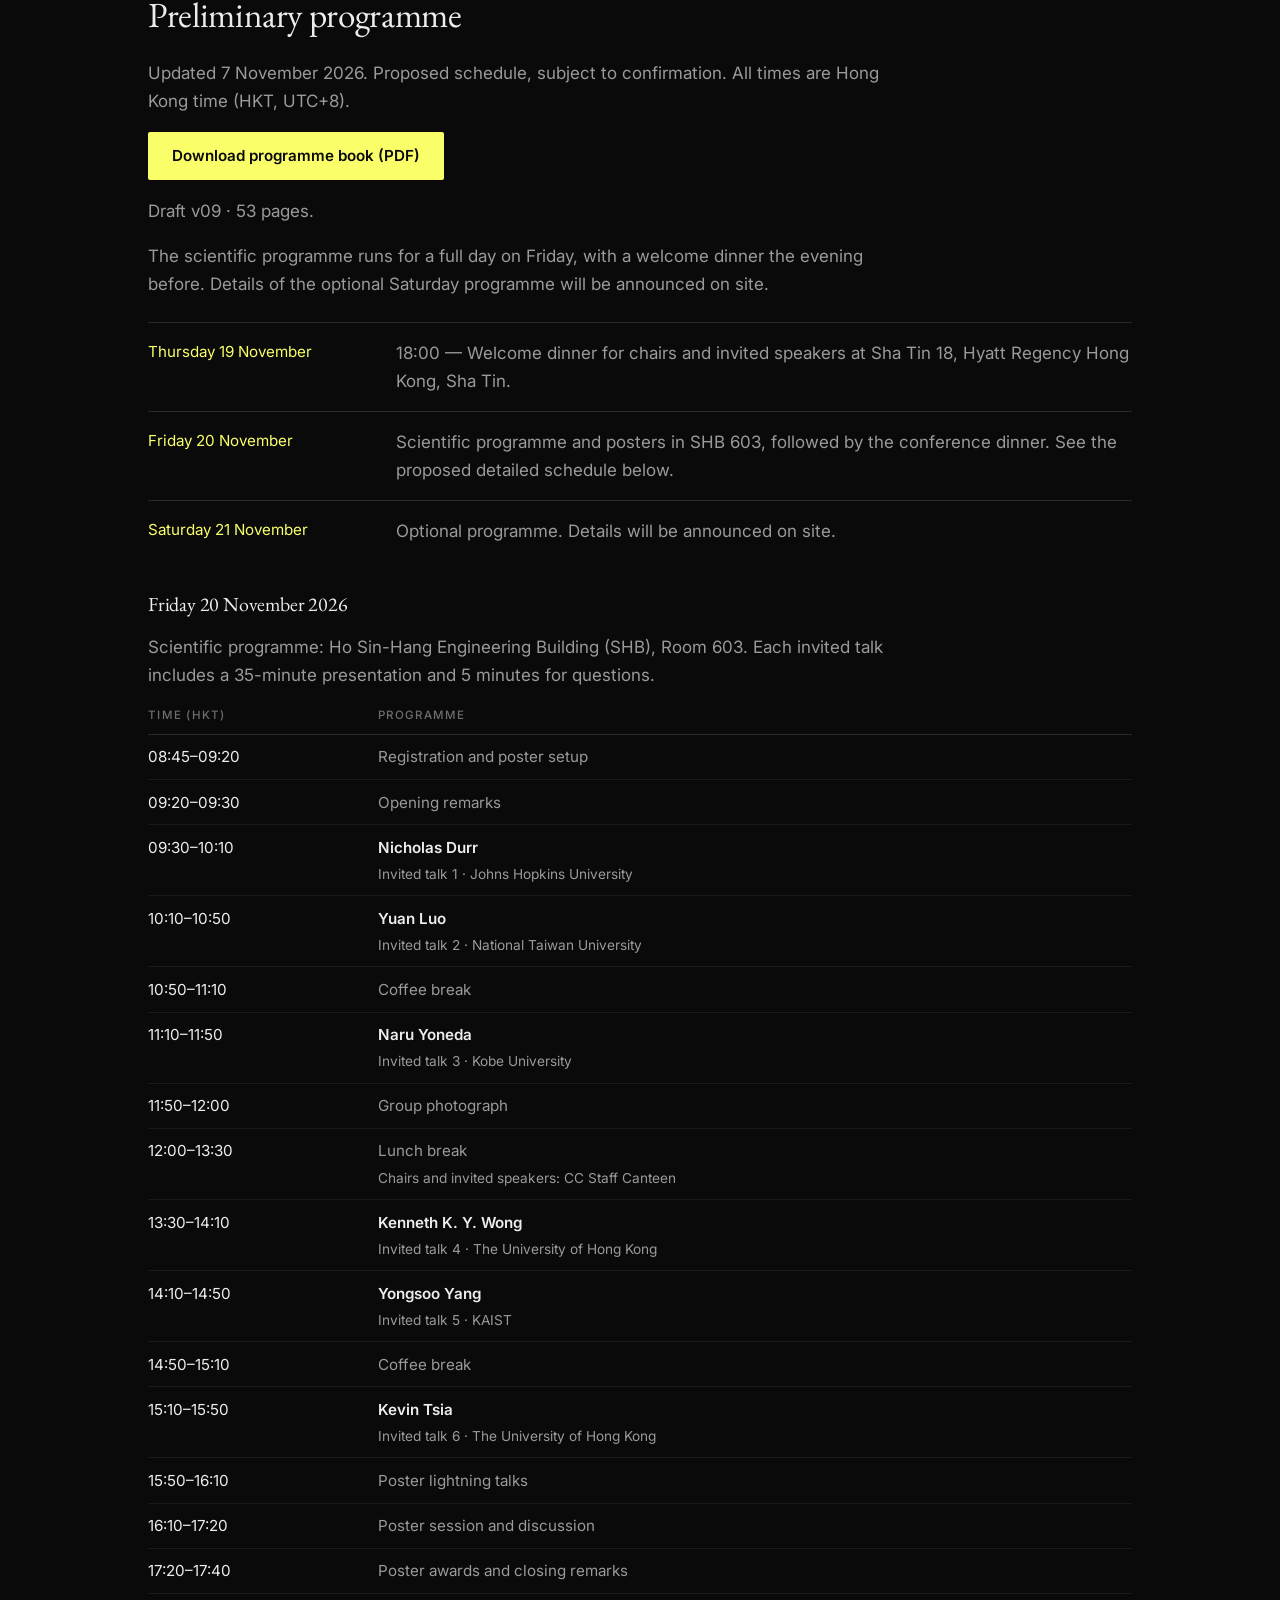
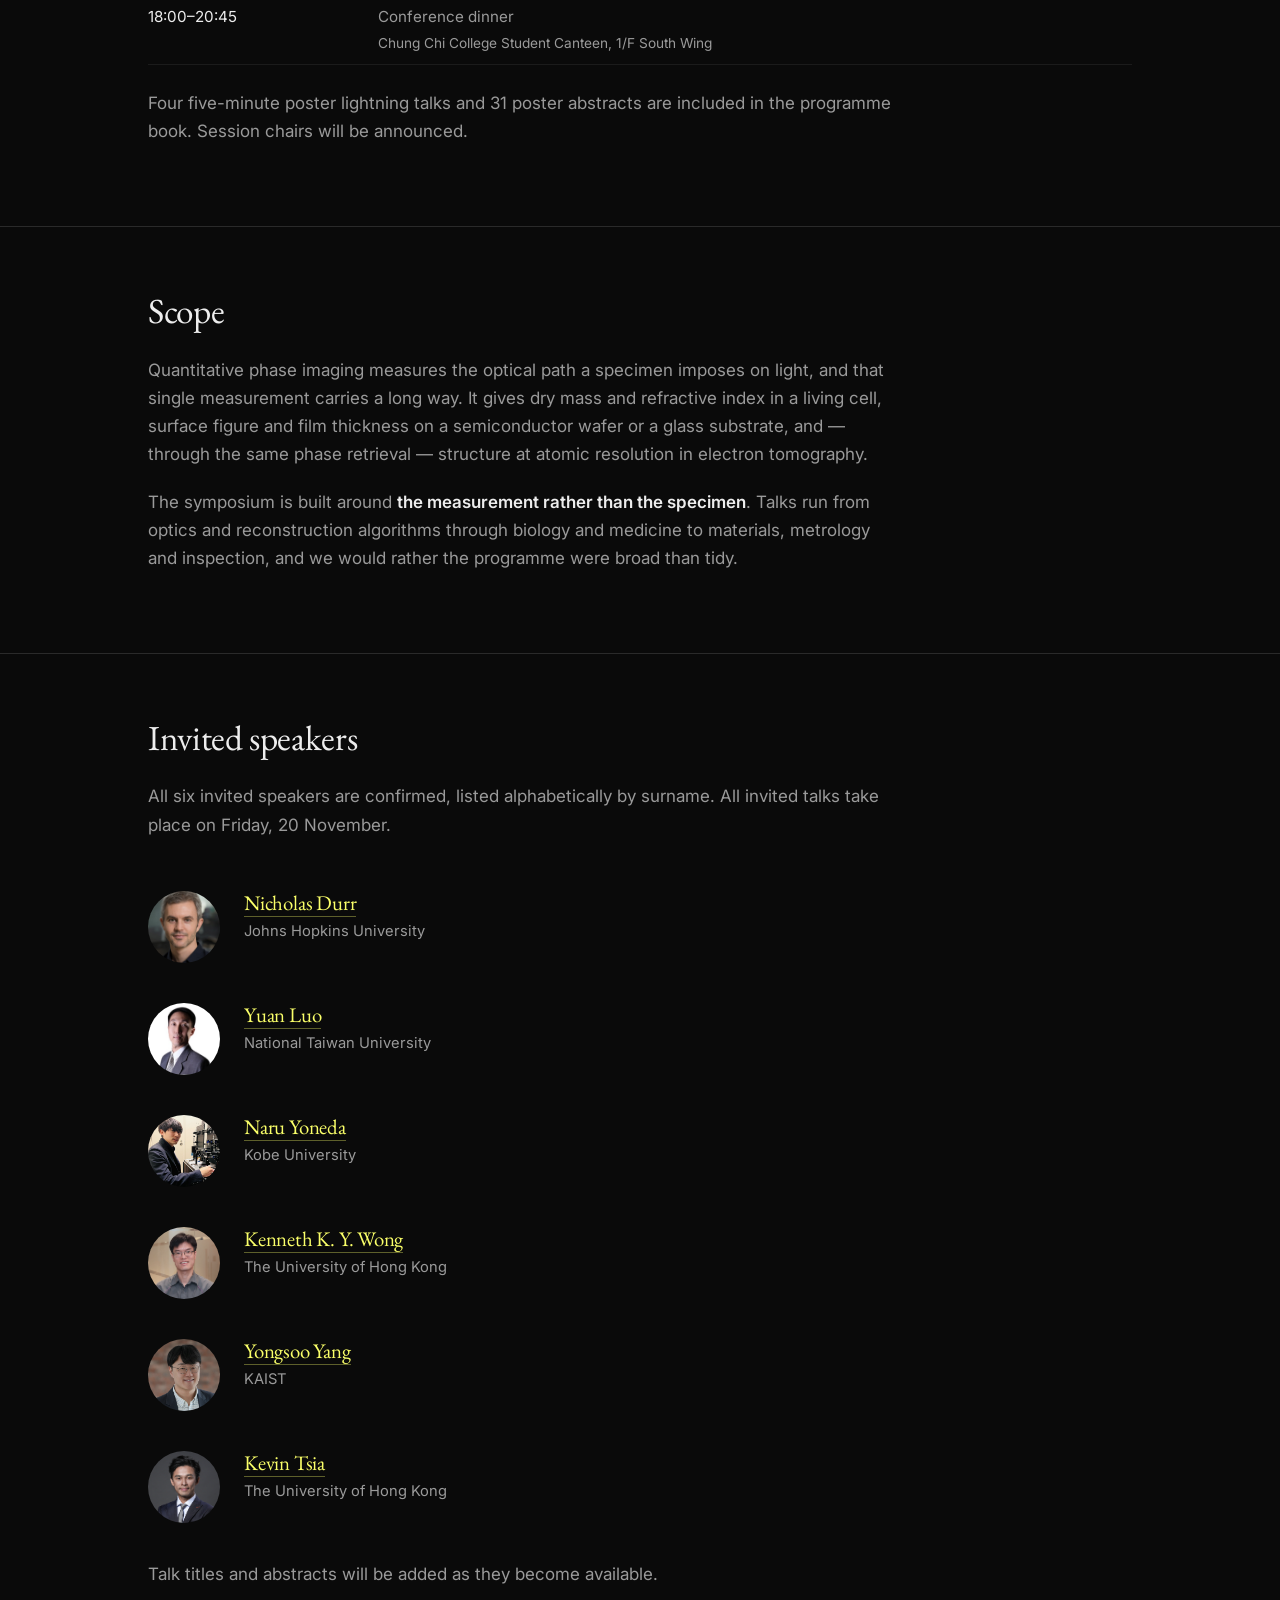
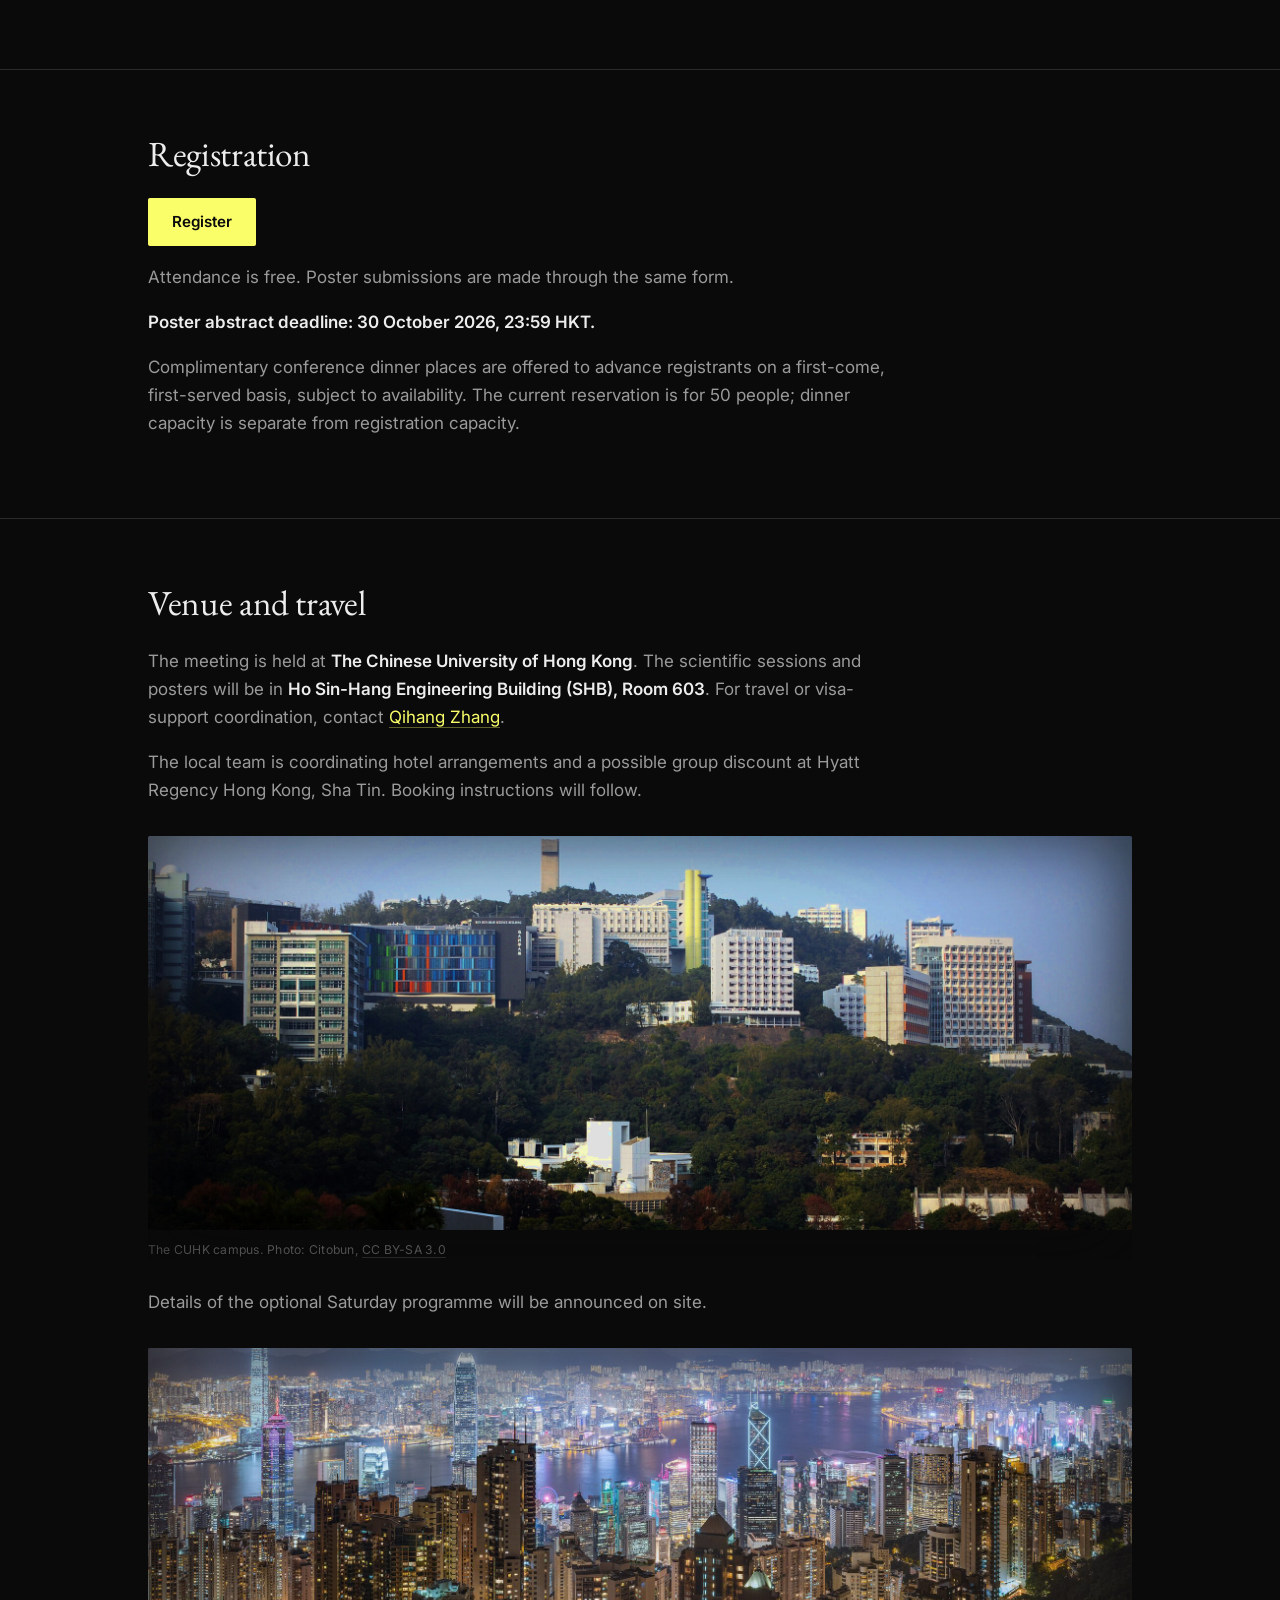
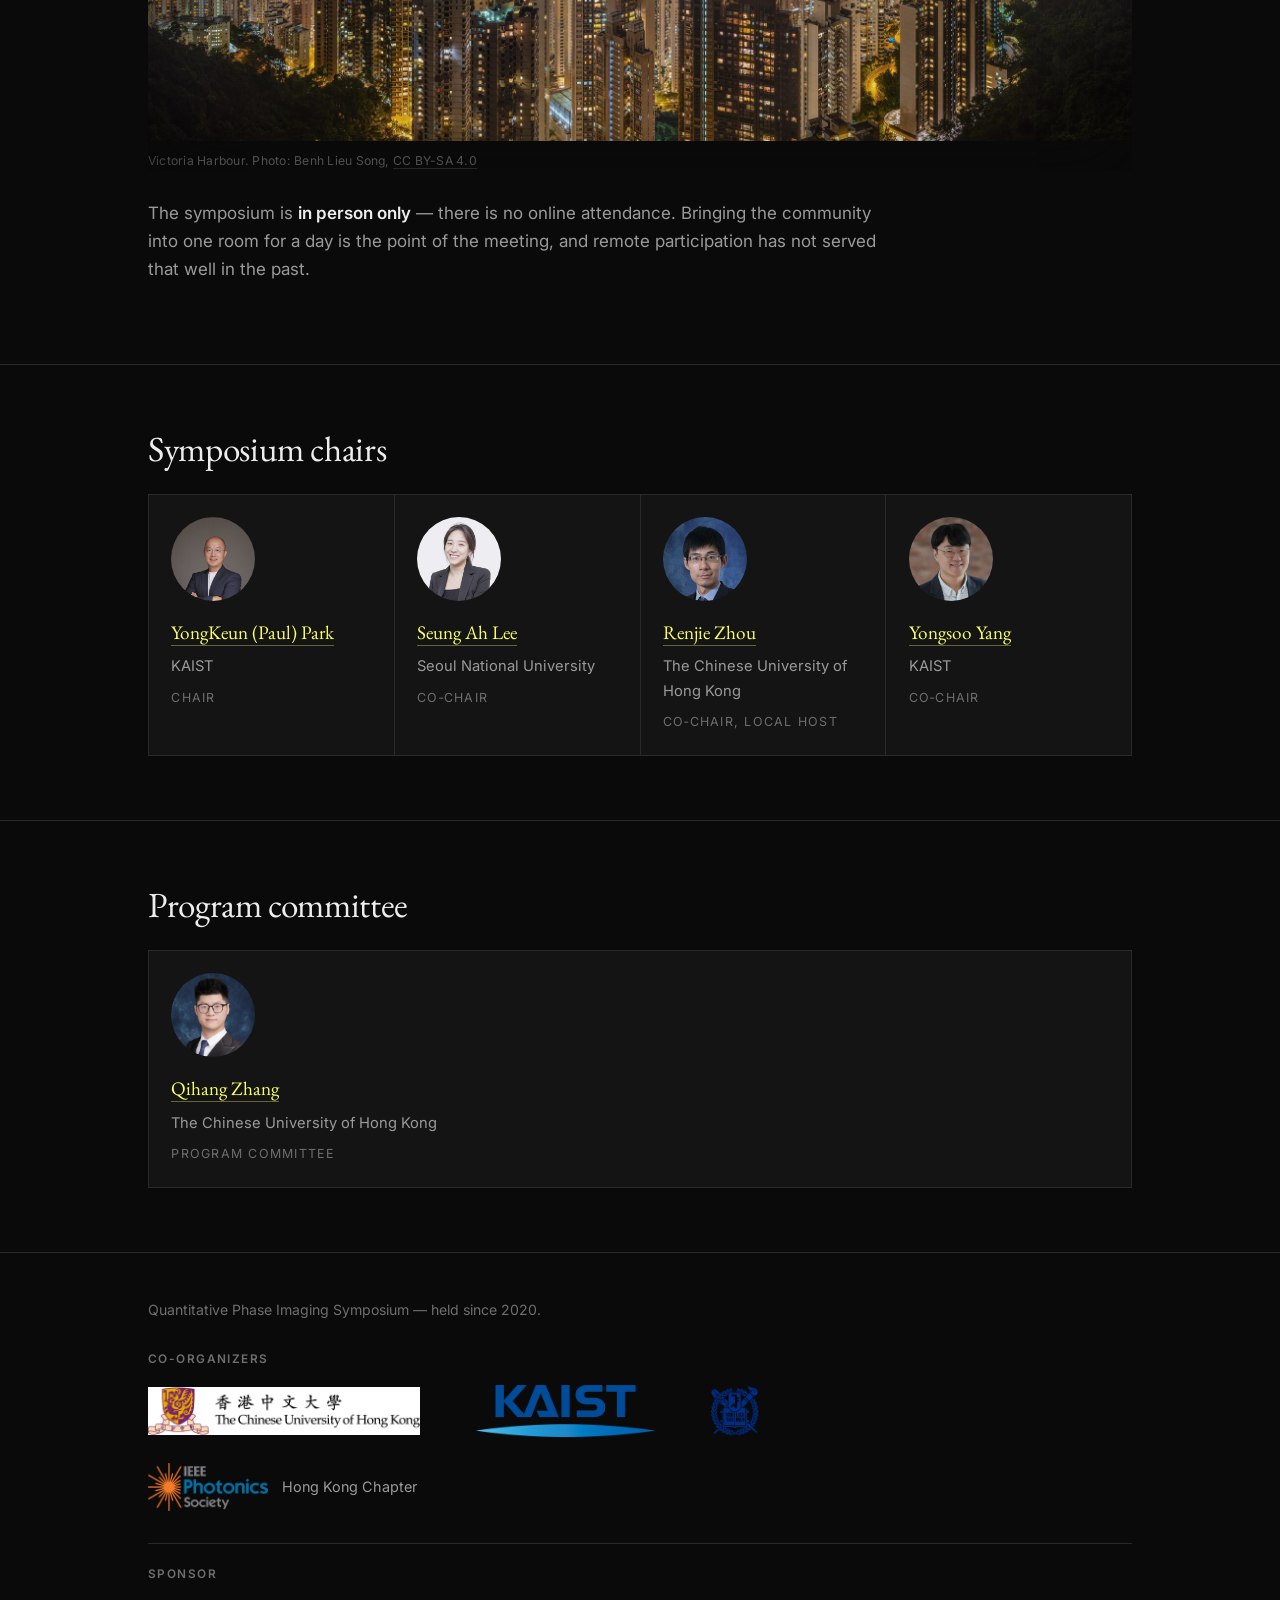
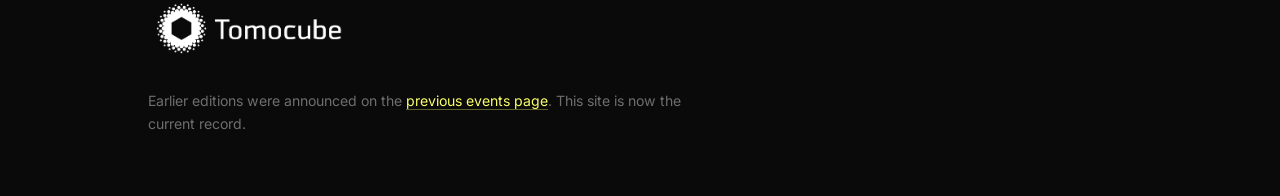
==== commit 5f17f9da: "Publish reviewed v09 programme book and align programme notice" ====
--- a/index.html
+++ b/index.html
@@ -51,13 +51,13 @@
 <section>
   <div class="wrap">
     <h2>Preliminary programme</h2>
-    <p>Updated 2 November 2026. Proposed schedule, subject to confirmation. All times are Hong Kong time (HKT, UTC+8).</p>
-    <p><a class="btn" href="assets/programme/2026-11-20_QPI-Symposium_Programbook-draft_v07.pdf" download>Download programme book (PDF)</a></p><p>Draft v07 &middot; 45 pages.</p>
-    <p>The scientific programme runs for a full day on Friday, with a welcome dinner the evening before and an optional half-day scientific discussion session planned for Saturday.</p>
+    <p>Updated 7 November 2026. Proposed schedule, subject to confirmation. All times are Hong Kong time (HKT, UTC+8).</p>
+    <p><a class="btn" href="assets/programme/2026-11-20_QPI-Symposium_Programbook-draft_v09.pdf" download>Download programme book (PDF)</a></p><p>Draft v09 &middot; 53 pages.</p>
+    <p>The scientific programme runs for a full day on Friday, with a welcome dinner the evening before. Details of the optional Saturday programme will be announced on site.</p>
     <ul class="schedule">
       <li><div class="day">Thursday 19 November</div><div class="what">18:00 — Welcome dinner for chairs and invited speakers at Sha Tin 18, Hyatt Regency Hong Kong, Sha Tin.</div></li>
       <li><div class="day">Friday 20 November</div><div class="what">Scientific programme and posters in SHB 603, followed by the conference dinner. See the proposed detailed schedule below.</div></li>
-      <li><div class="day">Saturday 21 November</div><div class="what">Optional half-day scientific discussion session. Detailed information will be announced during the symposium.</div></li>
+      <li><div class="day">Saturday 21 November</div><div class="what">Optional programme. Details will be announced on site.</div></li>
     </ul>
     <h3 style="margin-top:2rem">Friday 20 November 2026</h3>
     <p>Scientific programme: Ho Sin-Hang Engineering Building (SHB), Room 603. Each invited talk includes a 35-minute presentation and 5 minutes for questions.</p>
@@ -84,7 +84,7 @@
         </tbody>
       </table>
     </div>
-    <p style="margin-top:1.5rem">Four five-minute poster lightning talks are planned. The selected presenters and session chairs will be announced.</p>
+    <p style="margin-top:1.5rem">Four five-minute poster lightning talks and 31 poster abstracts are included in the programme book. Session chairs will be announced.</p>
   </div>
 </section>
 
@@ -128,7 +128,7 @@
       <img src="assets/img/campus.jpg" alt="The CUHK campus on its hillside above Sha Tin" width="2000" height="800" loading="lazy">
       <figcaption>The CUHK campus. Photo: Citobun, <a href="https://creativecommons.org/licenses/by-sa/3.0/">CC BY-SA 3.0</a></figcaption>
     </figure>
-    <p style="margin-top:1.75rem">Further details of the optional Saturday discussions will be announced at the symposium.</p>
+    <p style="margin-top:1.75rem">Details of the optional Saturday programme will be announced on site.</p>
     <figure class="shot">
       <img src="assets/img/harbour.jpg" alt="Victoria Harbour at night" width="2000" height="800" loading="lazy">
       <figcaption>Victoria Harbour. Photo: Benh Lieu Song, <a href="https://creativecommons.org/licenses/by-sa/4.0/">CC BY-SA 4.0</a></figcaption>
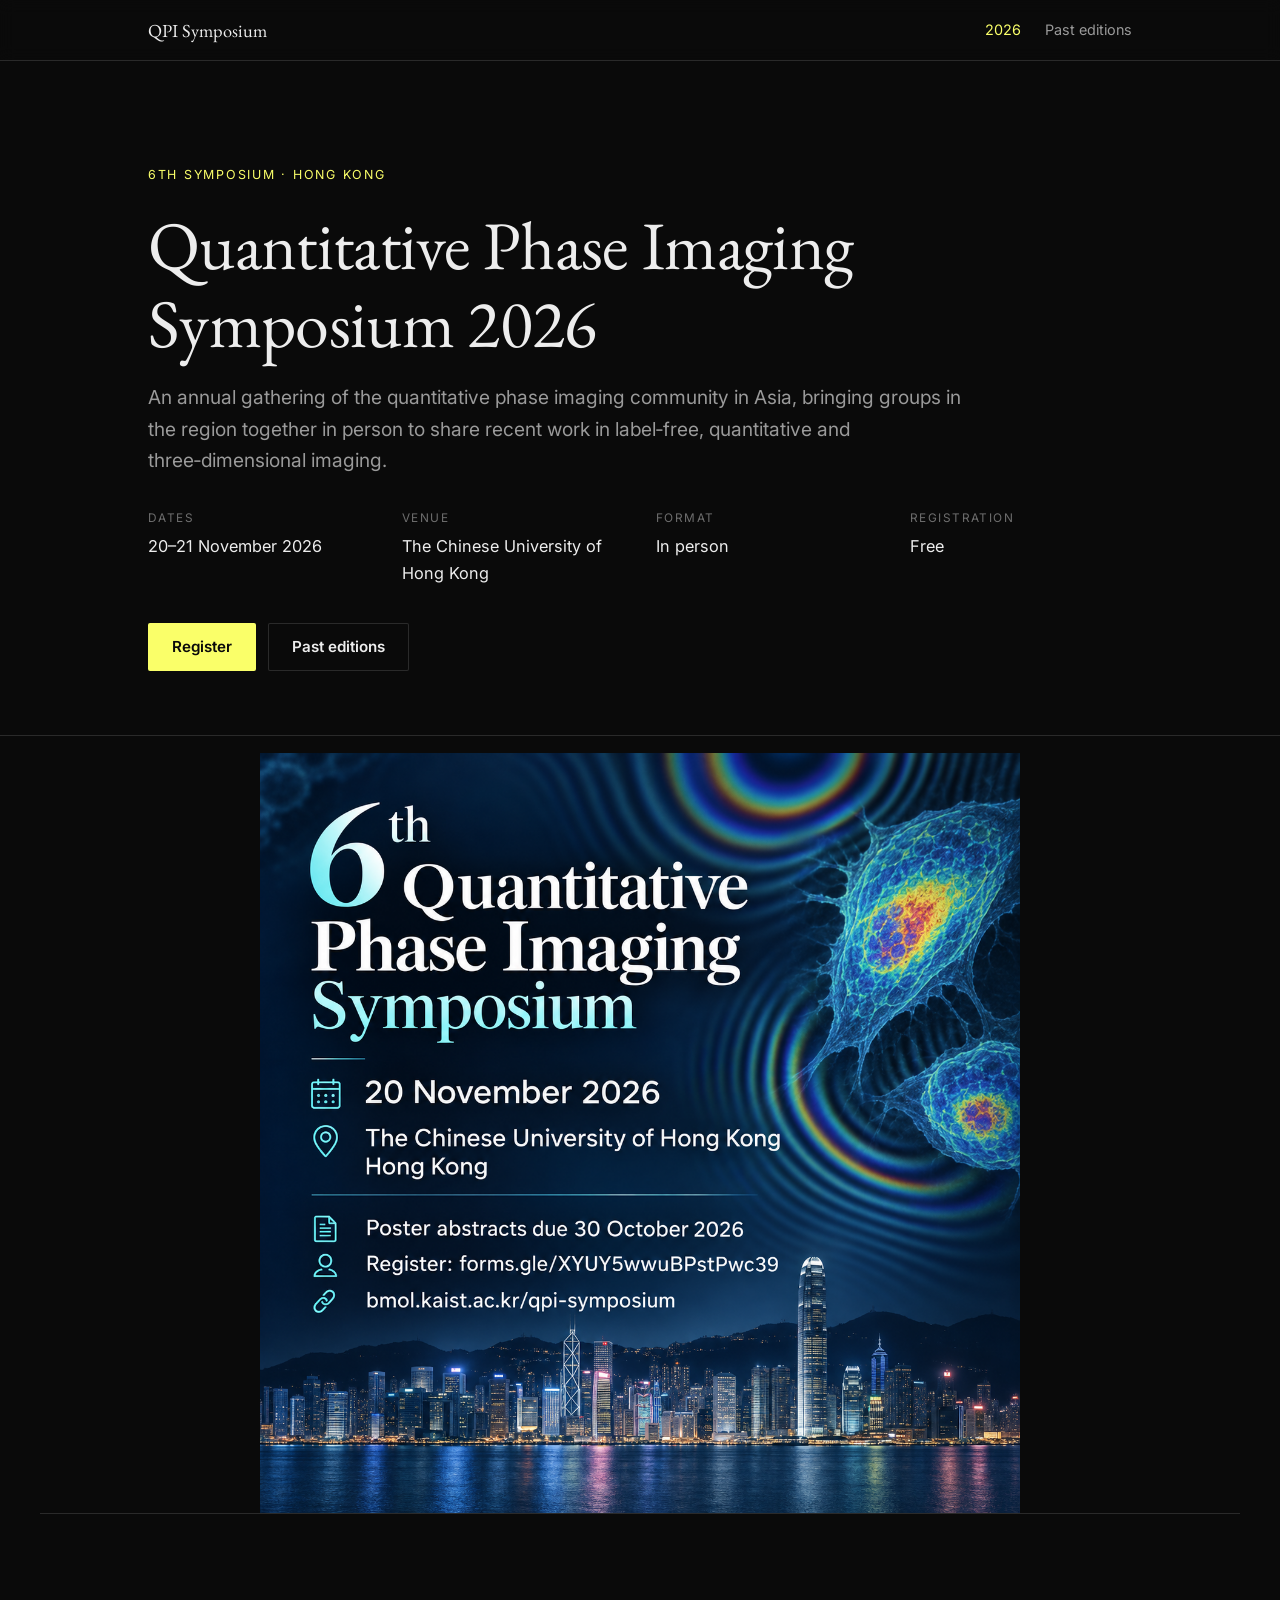
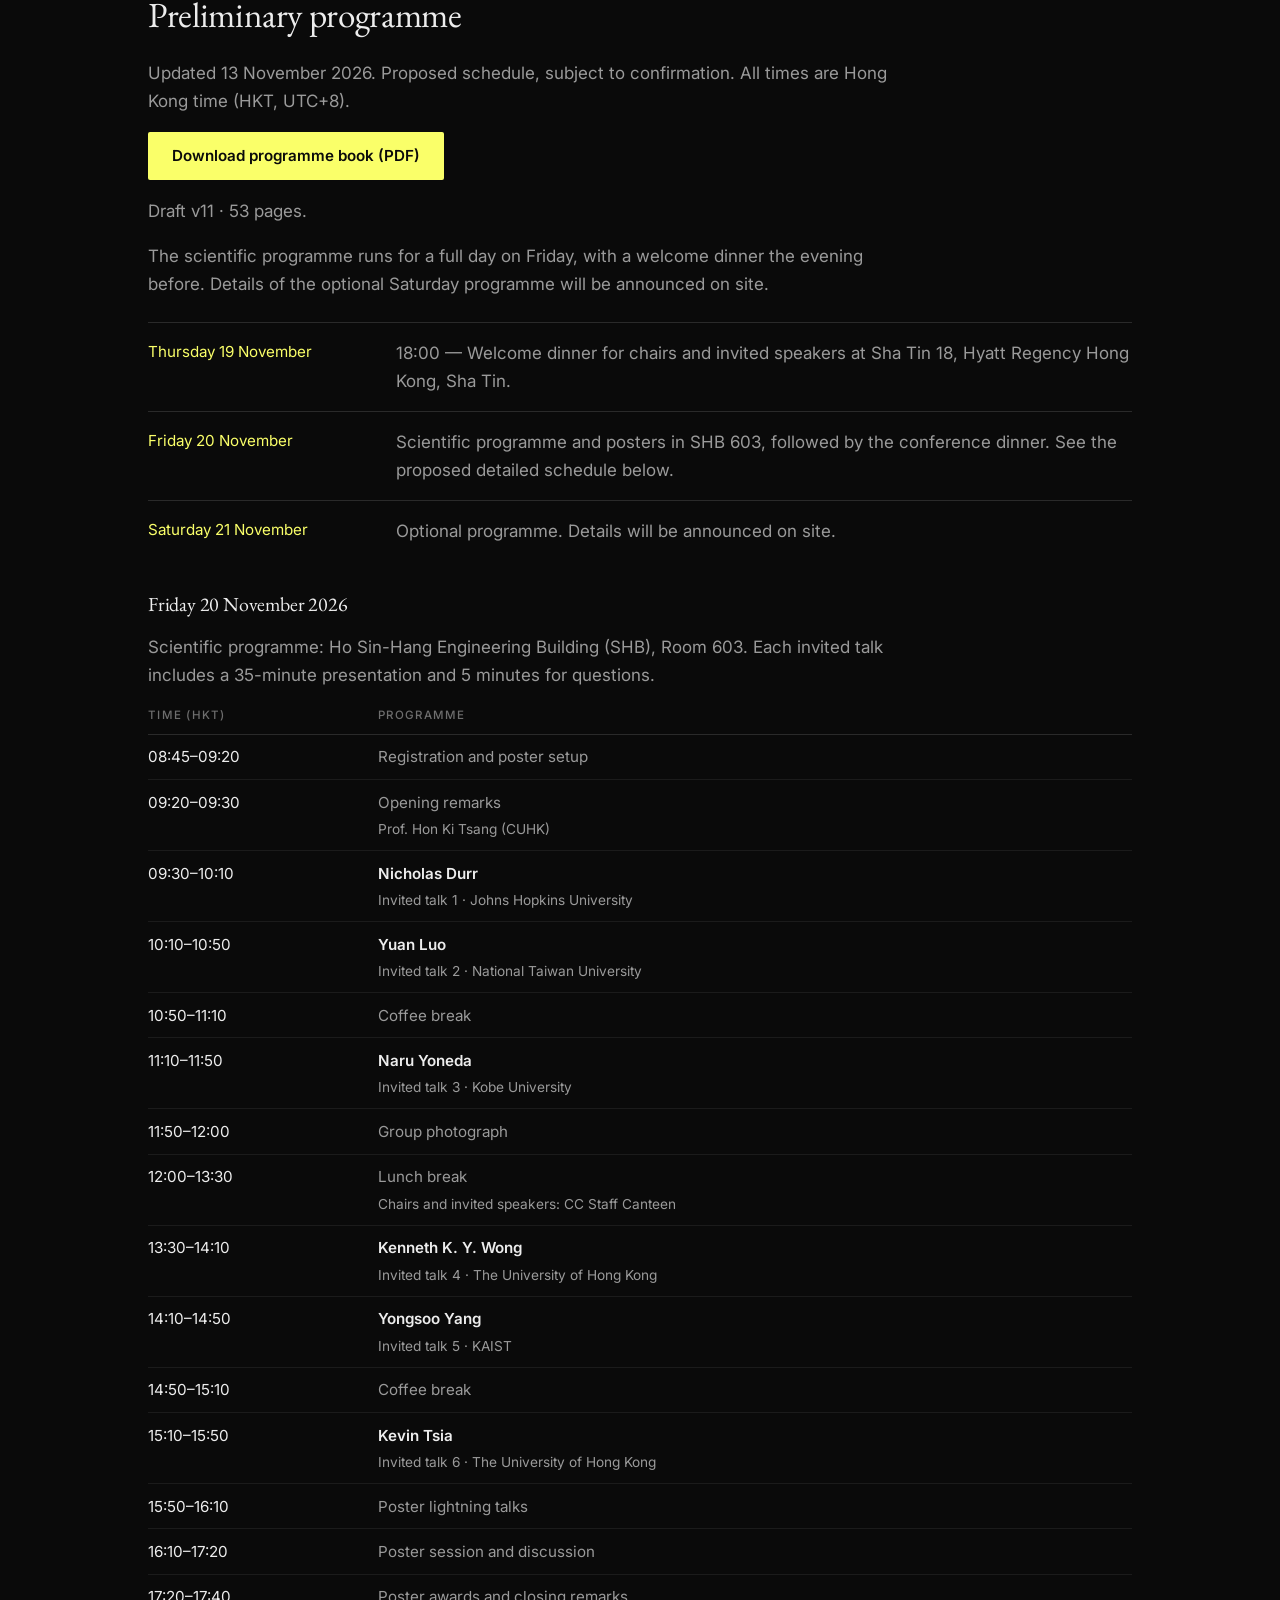
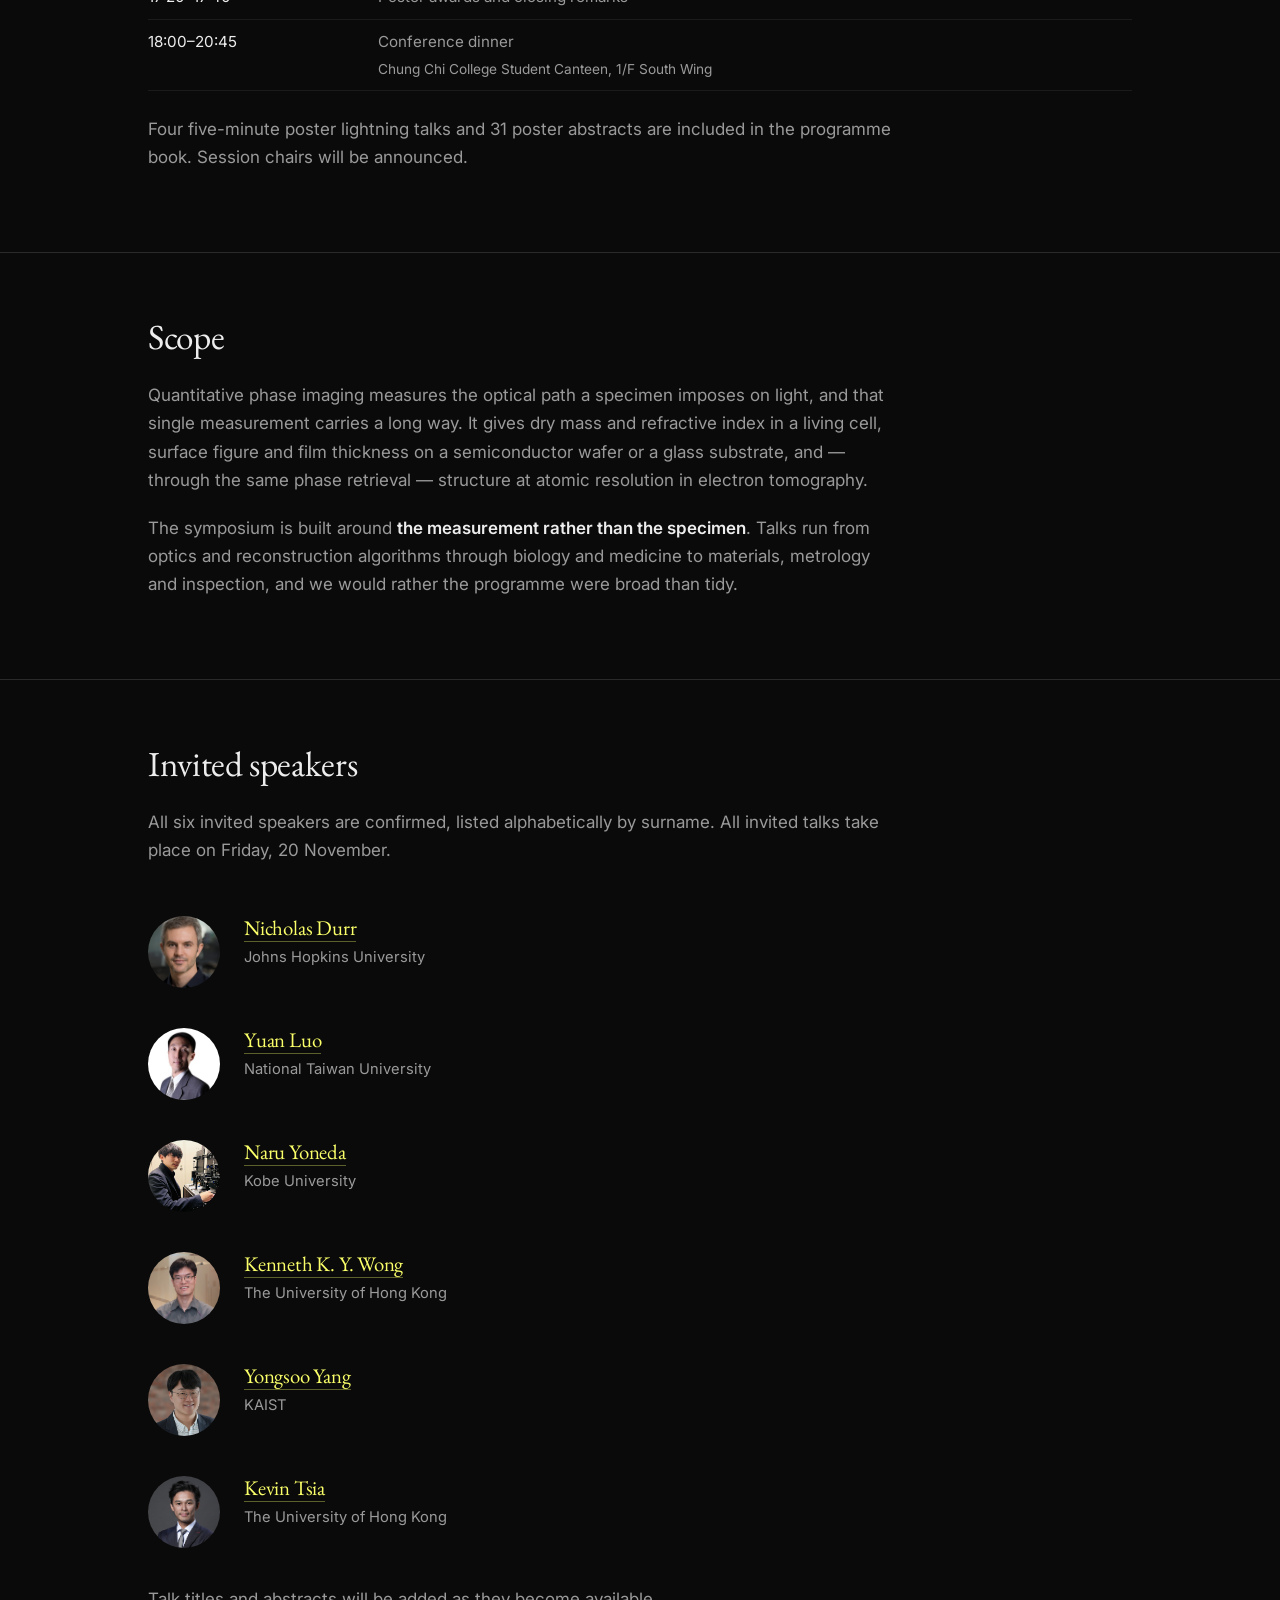
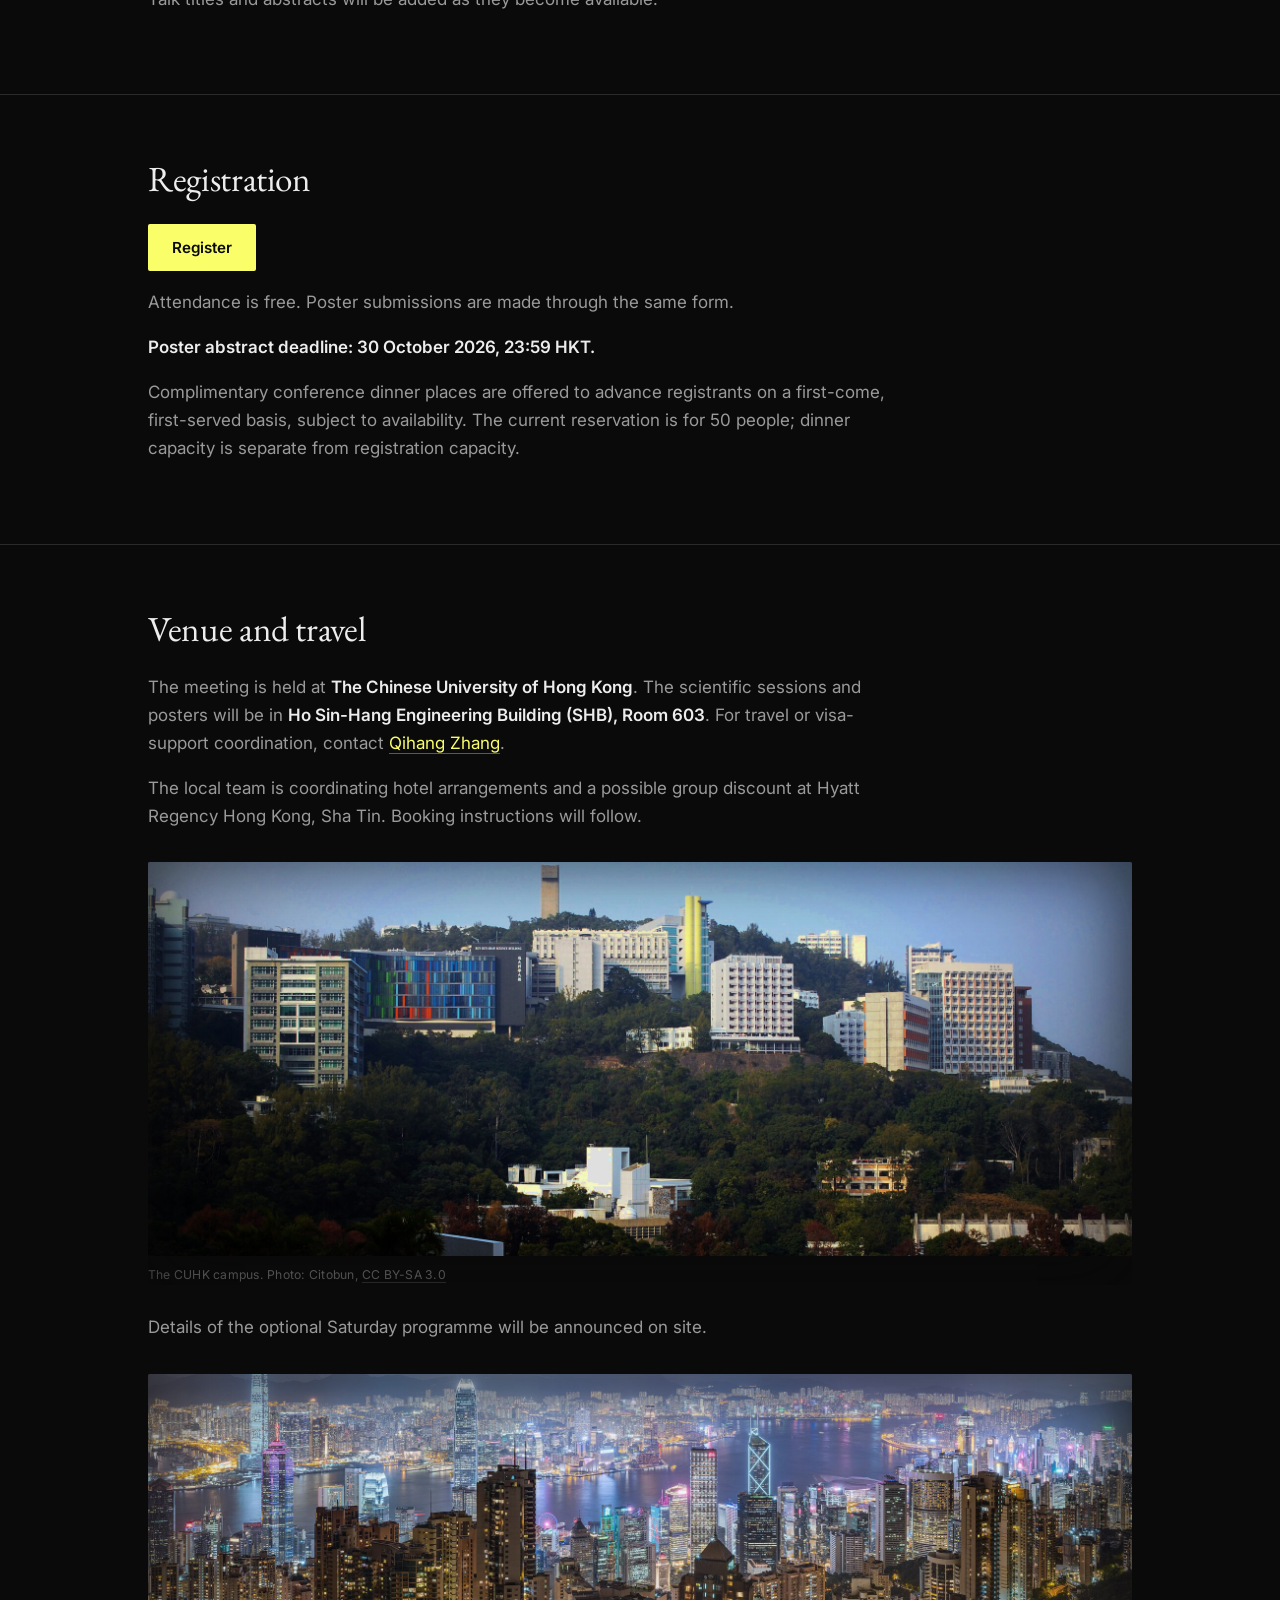
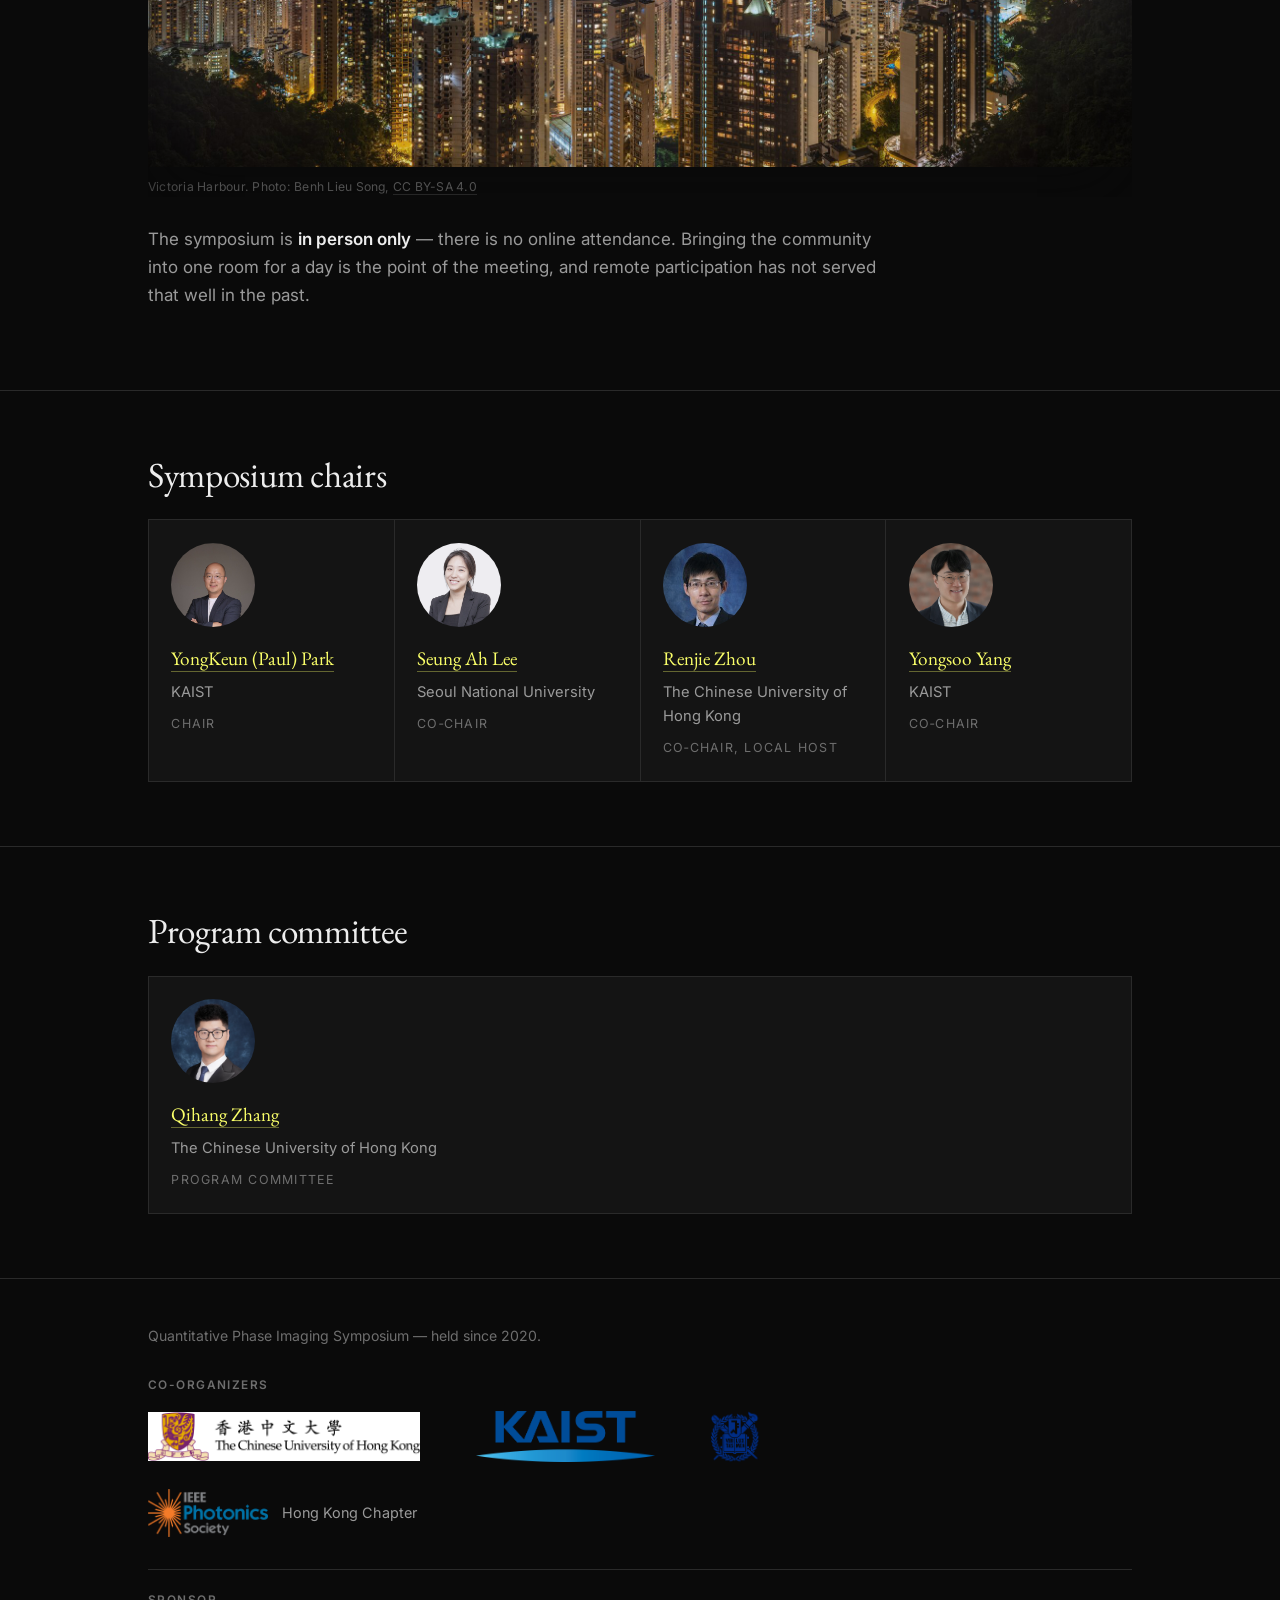
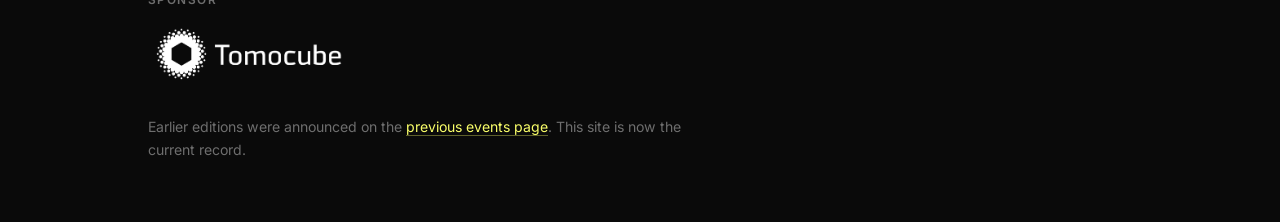
==== commit 88b20446: "Publish reviewed v11 symposium programme" ====
--- a/index.html
+++ b/index.html
@@ -51,8 +51,8 @@
 <section>
   <div class="wrap">
     <h2>Preliminary programme</h2>
-    <p>Updated 7 November 2026. Proposed schedule, subject to confirmation. All times are Hong Kong time (HKT, UTC+8).</p>
-    <p><a class="btn" href="assets/programme/2026-11-20_QPI-Symposium_Programbook-draft_v09.pdf" download>Download programme book (PDF)</a></p><p>Draft v09 &middot; 53 pages.</p>
+    <p>Updated 13 November 2026. Proposed schedule, subject to confirmation. All times are Hong Kong time (HKT, UTC+8).</p>
+    <p><a class="btn" href="assets/programme/2026-11-20_QPI-Symposium_Programbook-draft_v11.pdf" download>Download programme book (PDF)</a></p><p>Draft v11 &middot; 53 pages.</p>
     <p>The scientific programme runs for a full day on Friday, with a welcome dinner the evening before. Details of the optional Saturday programme will be announced on site.</p>
     <ul class="schedule">
       <li><div class="day">Thursday 19 November</div><div class="what">18:00 — Welcome dinner for chairs and invited speakers at Sha Tin 18, Hyatt Regency Hong Kong, Sha Tin.</div></li>
@@ -66,7 +66,7 @@
         <thead><tr><th scope="col">Time (HKT)</th><th scope="col">Programme</th></tr></thead>
         <tbody>
 <tr><td>08:45–09:20</td><td>Registration and poster setup</td></tr>
-<tr><td>09:20–09:30</td><td>Opening remarks</td></tr>
+<tr><td>09:20–09:30</td><td>Opening remarks<div class="event-detail">Prof. Hon Ki Tsang (CUHK)</div></td></tr>
 <tr><td>09:30–10:10</td><td><strong>Nicholas Durr</strong><div class="event-detail">Invited talk 1 · Johns Hopkins University</div></td></tr>
 <tr><td>10:10–10:50</td><td><strong>Yuan Luo</strong><div class="event-detail">Invited talk 2 · National Taiwan University</div></td></tr>
 <tr><td>10:50–11:10</td><td>Coffee break</td></tr>
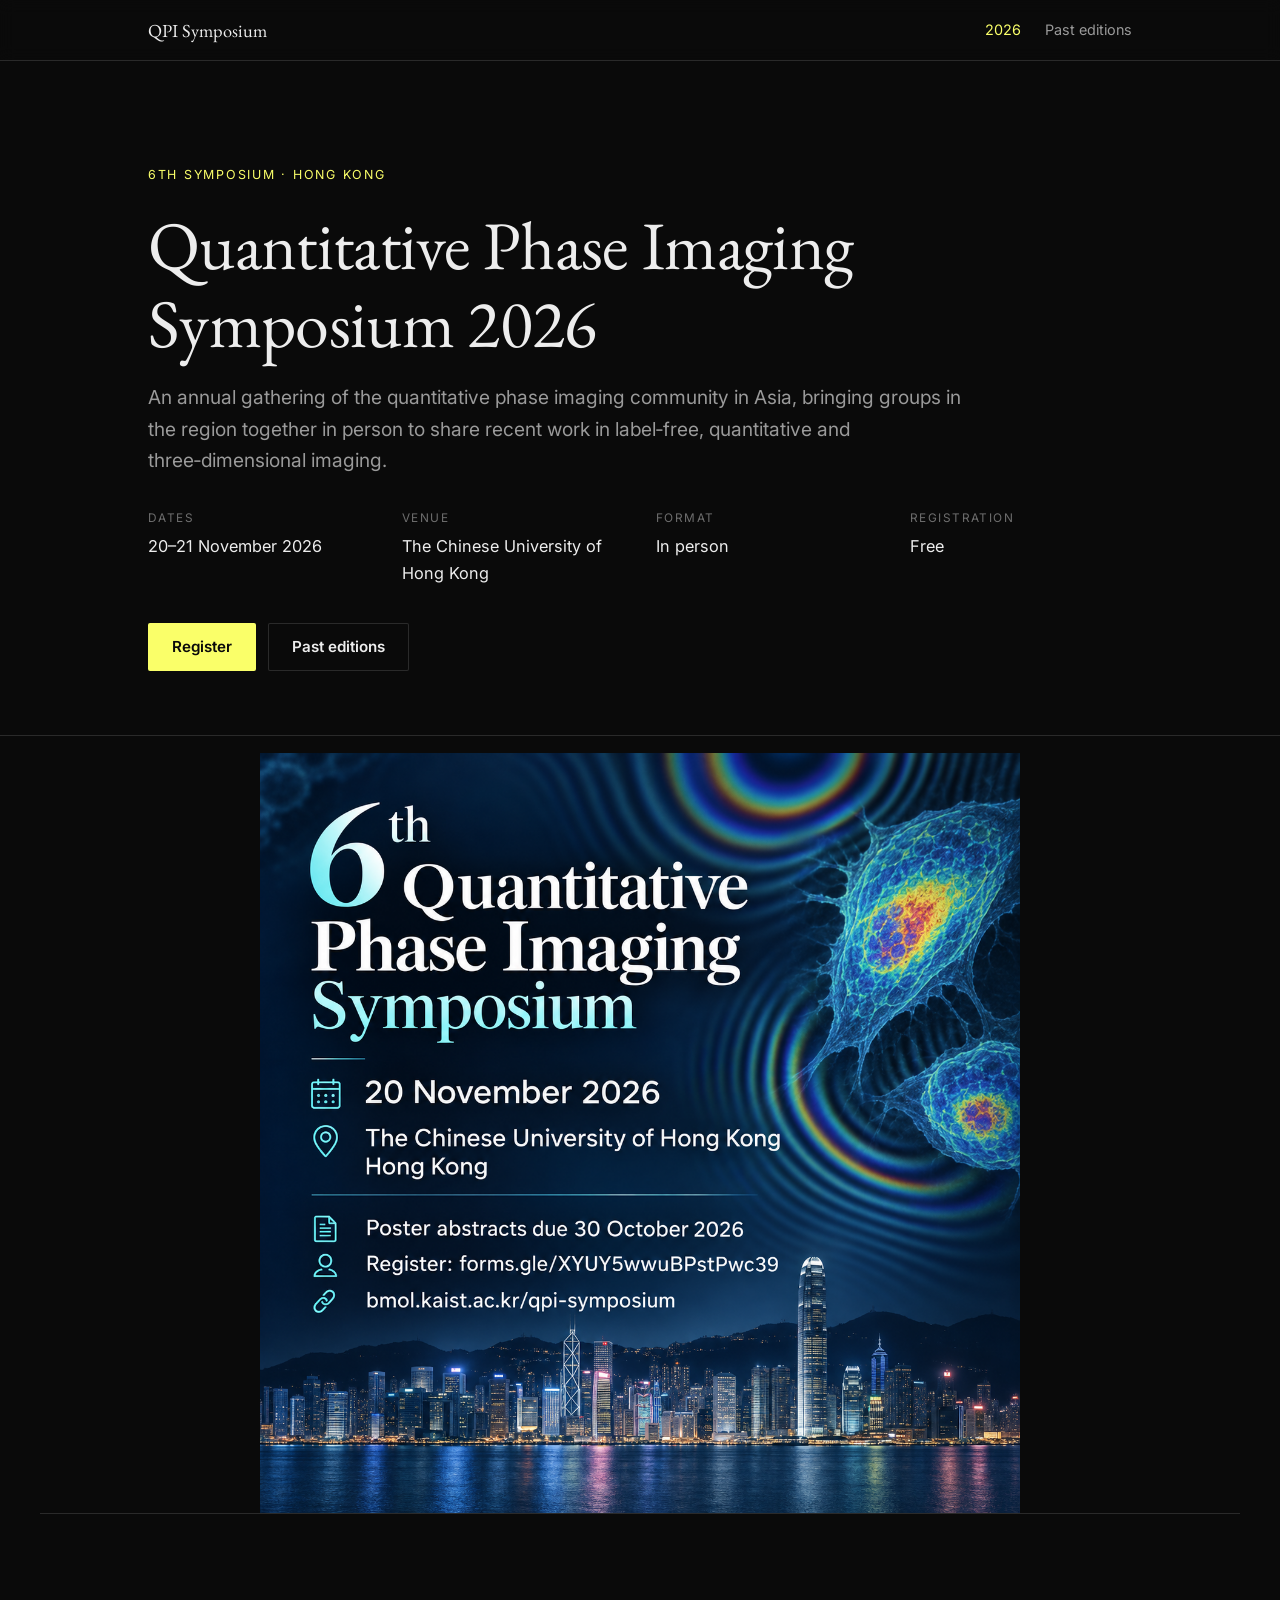
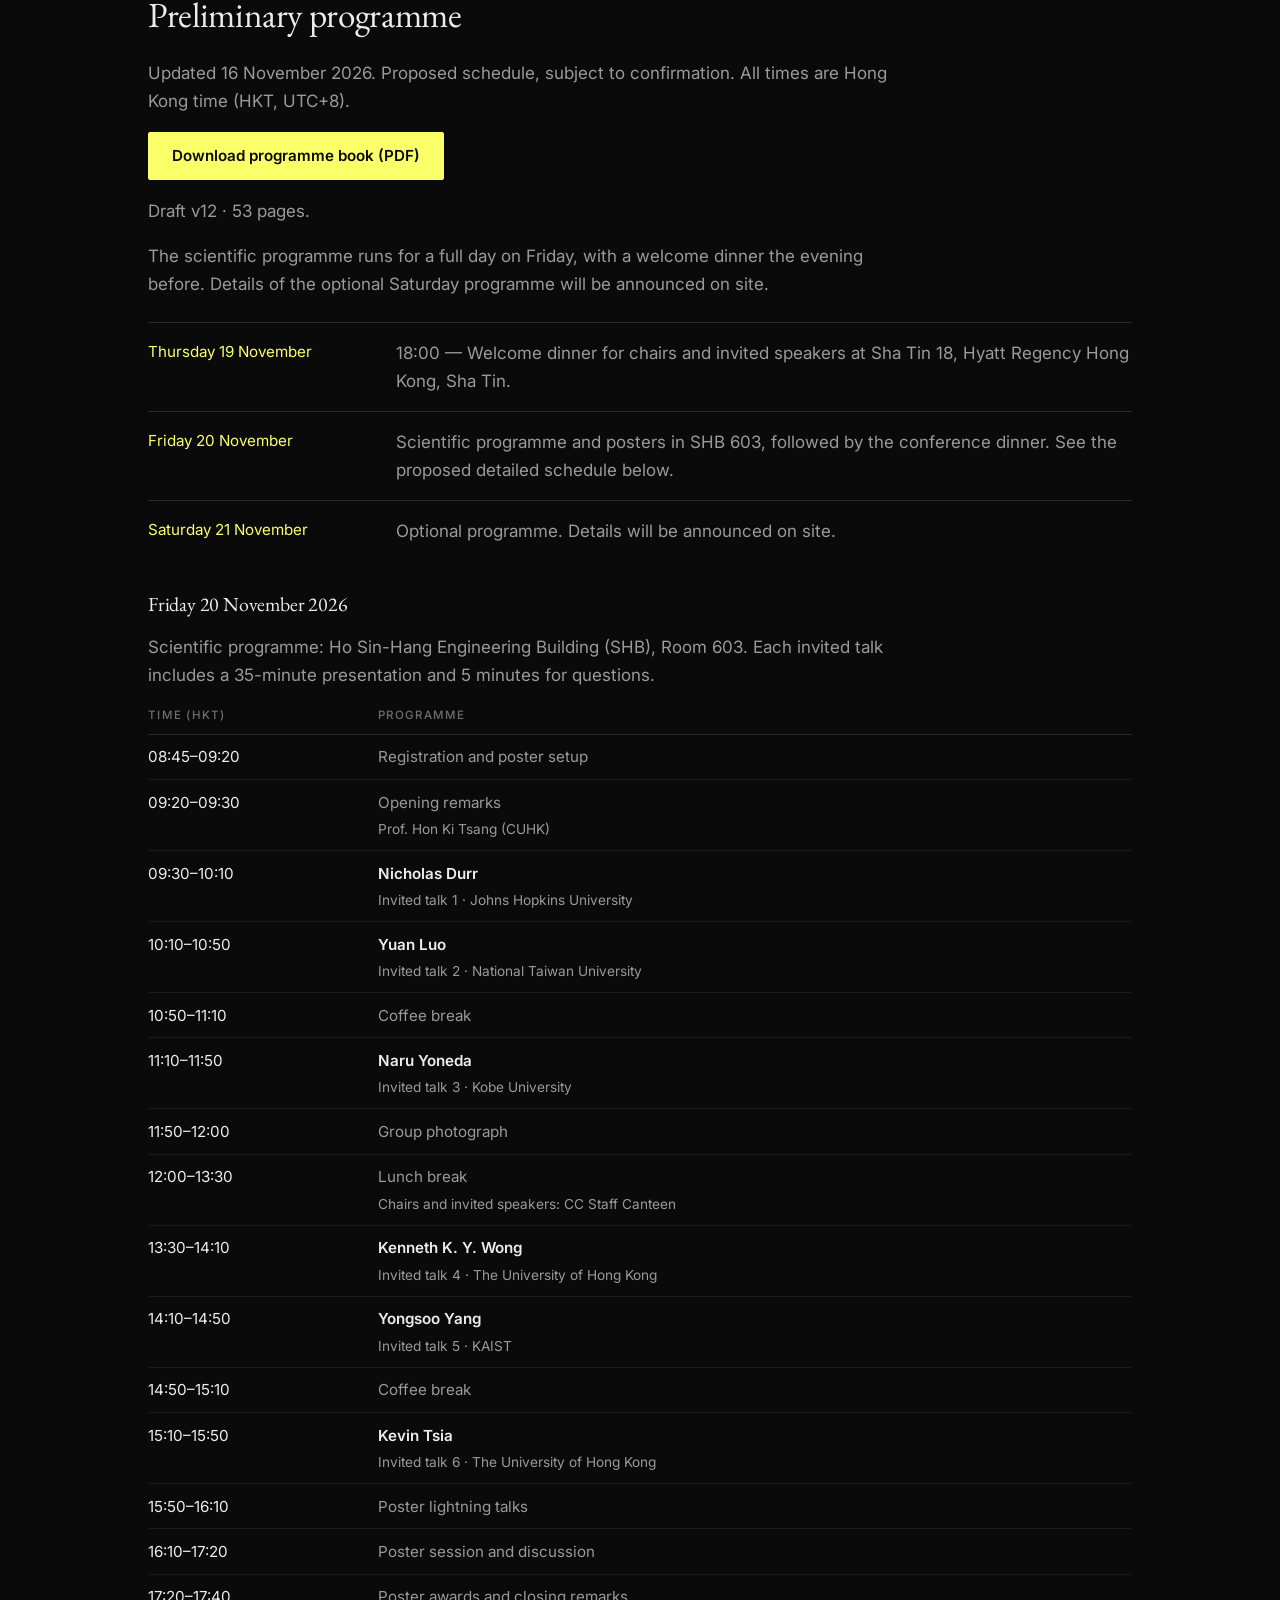
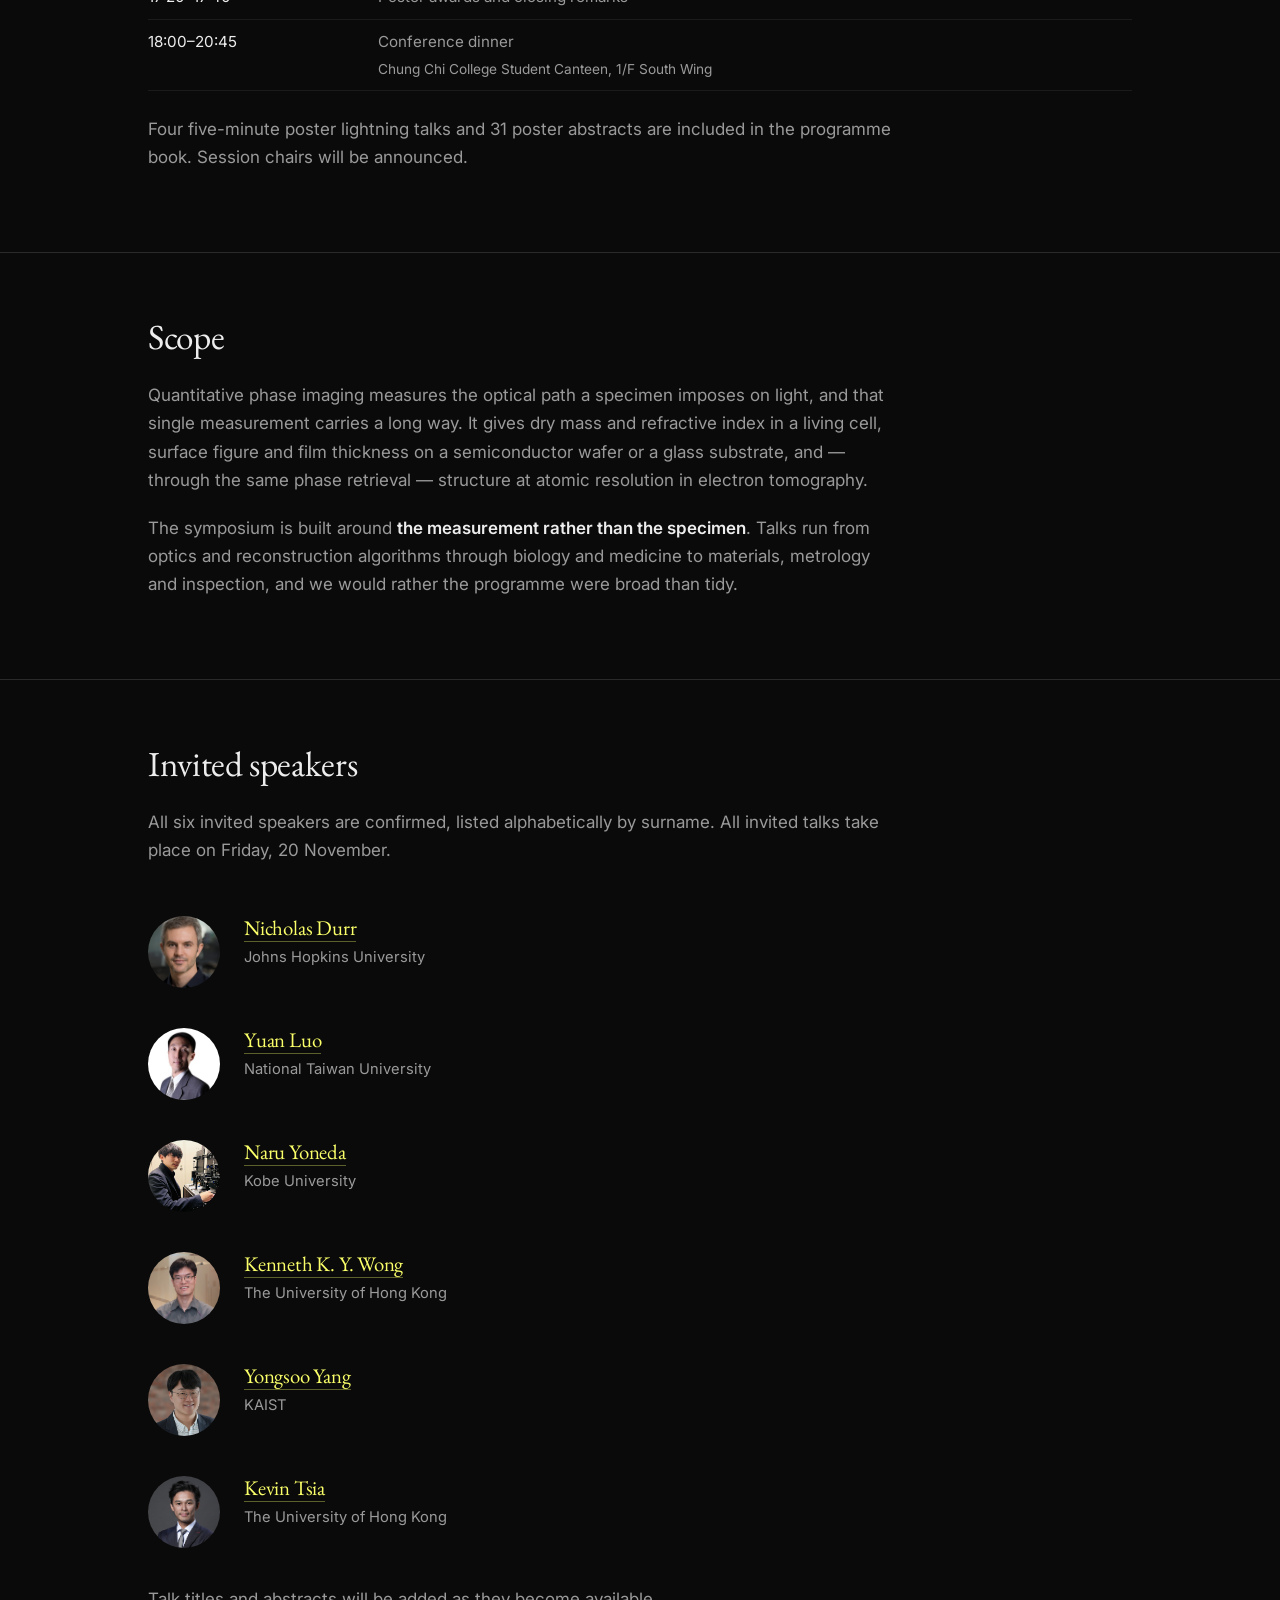
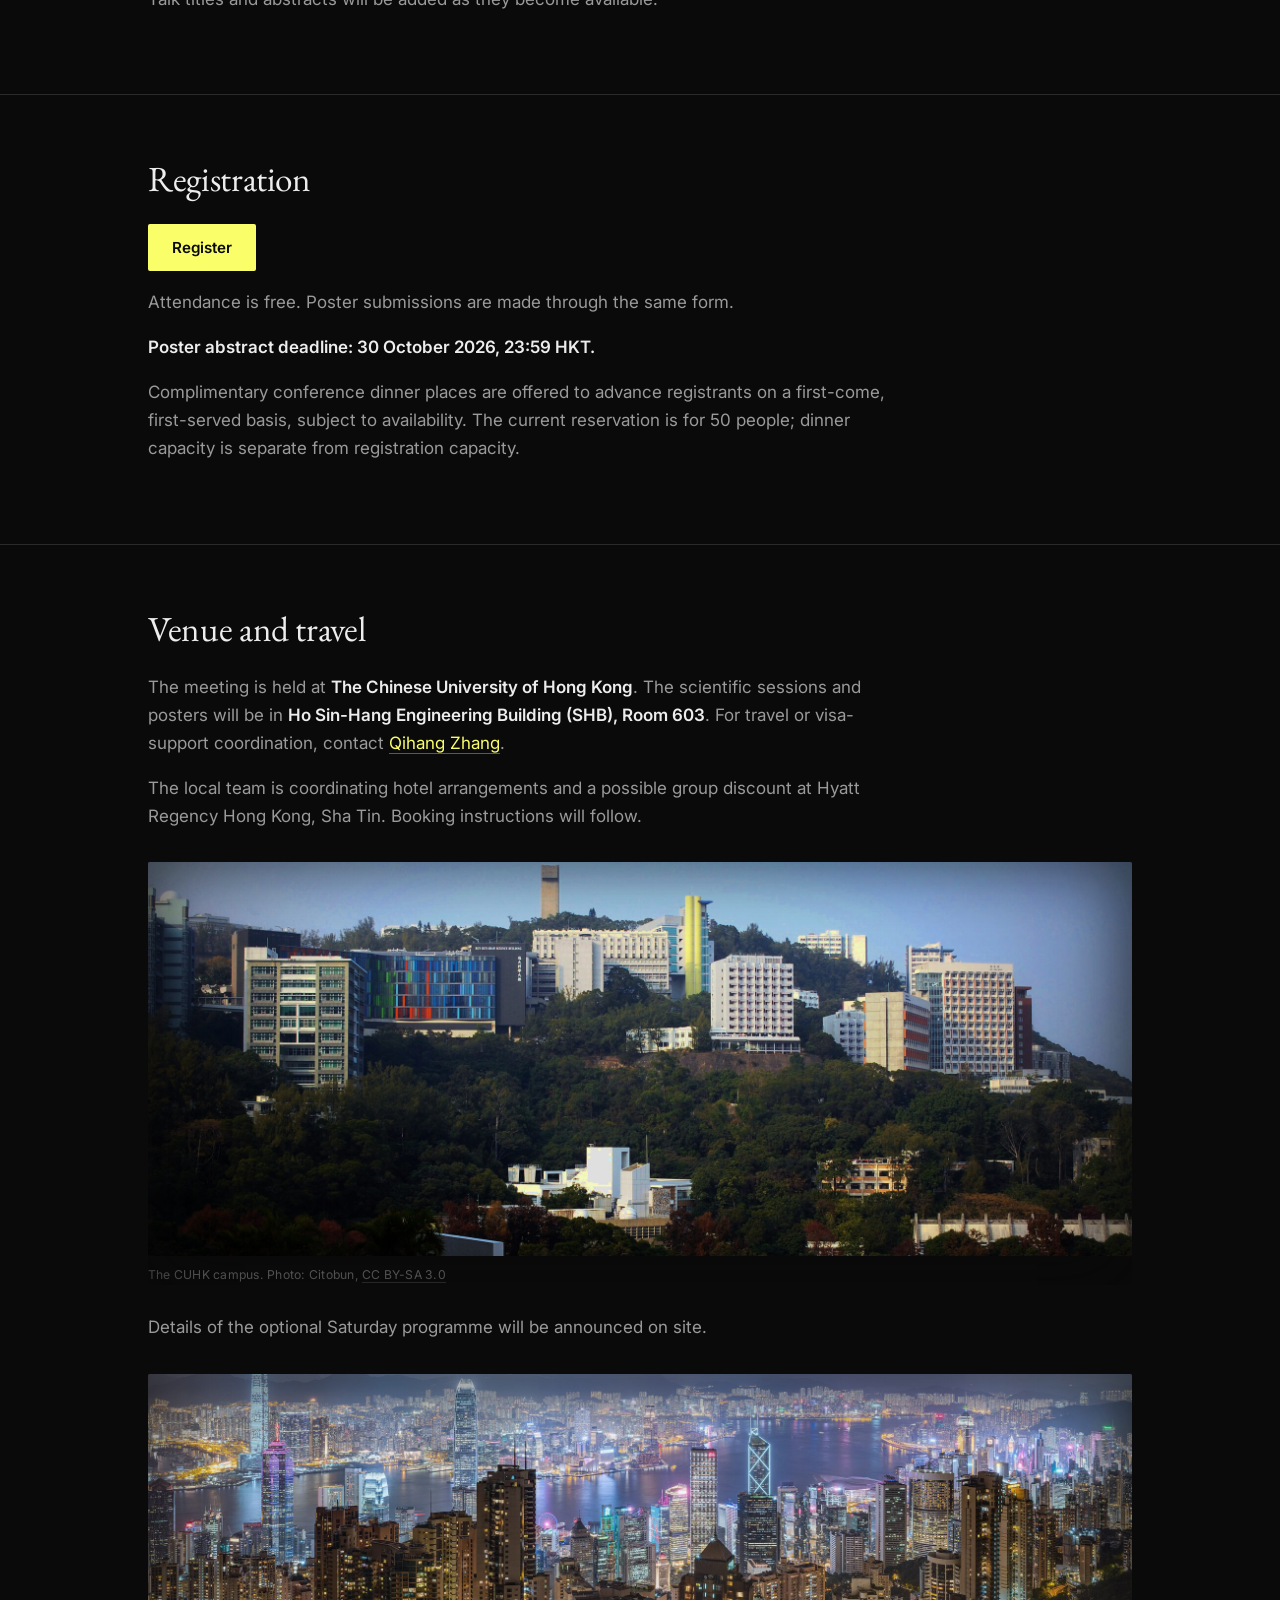
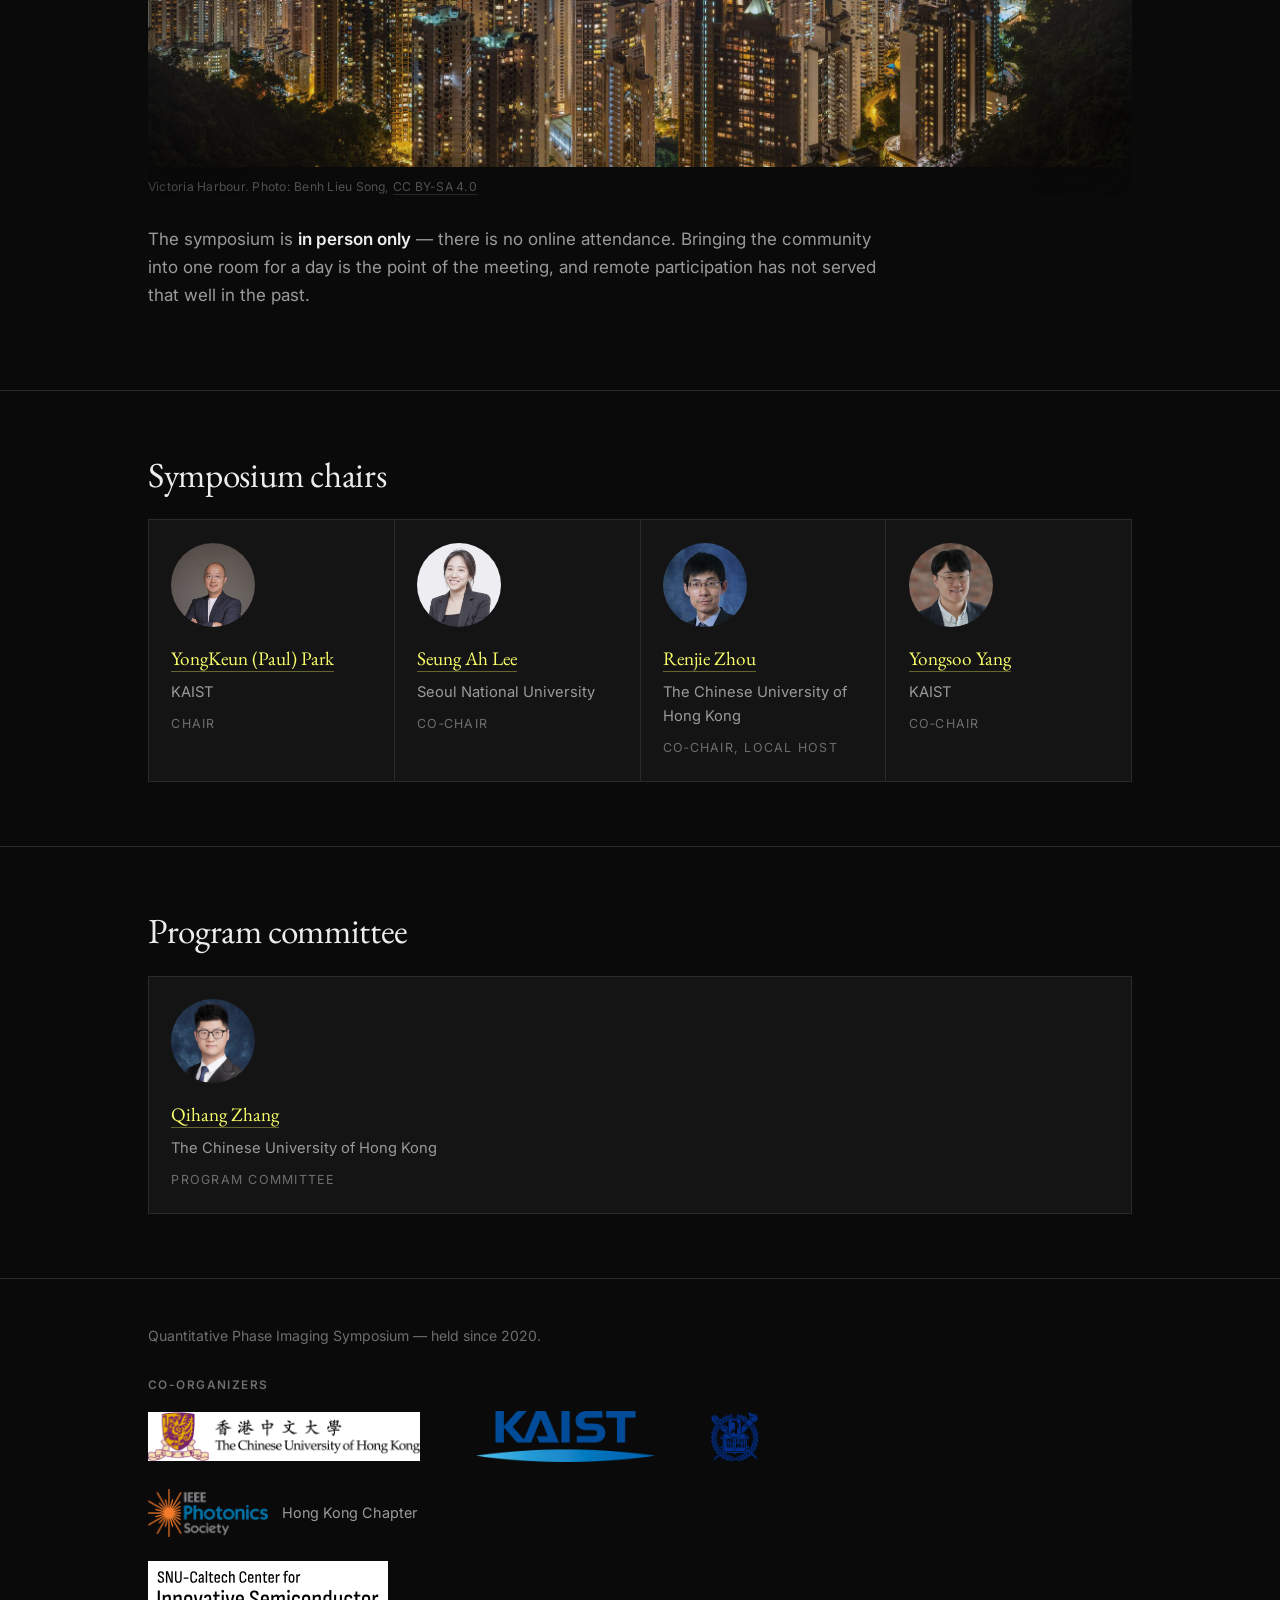
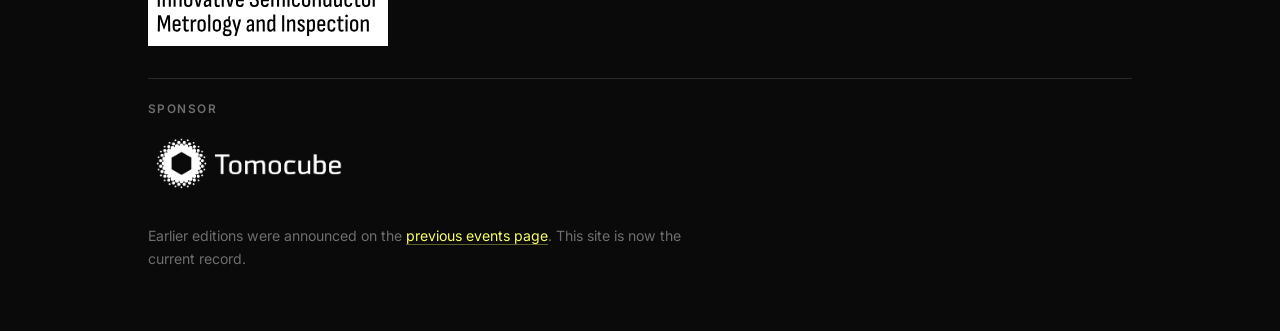
==== commit aa4b1f50: "Publish QPI programme v12 with SNU-Caltech organizer logo" ====
--- a/index.html
+++ b/index.html
@@ -51,8 +51,8 @@
 <section>
   <div class="wrap">
     <h2>Preliminary programme</h2>
-    <p>Updated 13 November 2026. Proposed schedule, subject to confirmation. All times are Hong Kong time (HKT, UTC+8).</p>
-    <p><a class="btn" href="assets/programme/2026-11-20_QPI-Symposium_Programbook-draft_v11.pdf" download>Download programme book (PDF)</a></p><p>Draft v11 &middot; 53 pages.</p>
+    <p>Updated 16 November 2026. Proposed schedule, subject to confirmation. All times are Hong Kong time (HKT, UTC+8).</p>
+    <p><a class="btn" href="assets/programme/2026-11-20_QPI-Symposium_Programbook-draft_v12.pdf" download>Download programme book (PDF)</a></p><p>Draft v12 &middot; 53 pages.</p>
     <p>The scientific programme runs for a full day on Friday, with a welcome dinner the evening before. Details of the optional Saturday programme will be announced on site.</p>
     <ul class="schedule">
       <li><div class="day">Thursday 19 November</div><div class="what">18:00 — Welcome dinner for chairs and invited speakers at Sha Tin 18, Hyatt Regency Hong Kong, Sha Tin.</div></li>
@@ -179,6 +179,9 @@
         </a>
         <span class="partner-name">Hong Kong Chapter</span>
       </div>
+      <div class="partner-logos organizer-logo">
+        <img src="assets/img/partners/snu-caltech-center.svg" alt="SNU-Caltech Center for Innovative Semiconductor Metrology and Inspection">
+      </div>
     </div>
     <div class="footer-partners sponsor-partners">
       <h2>Sponsor</h2>
--- a/assets/css/style.css
+++ b/assets/css/style.css
@@ -497,6 +497,16 @@
   max-width: min(13rem, 40vw);
 }
 
+.organizer-logo {
+  margin-top: 1.5rem;
+}
+
+.organizer-logo img {
+  display: block;
+  height: auto;
+  width: min(15rem, 100%);
+}
+
 .partner-name {
   color: var(--text-dim);
   font-size: 0.9rem;
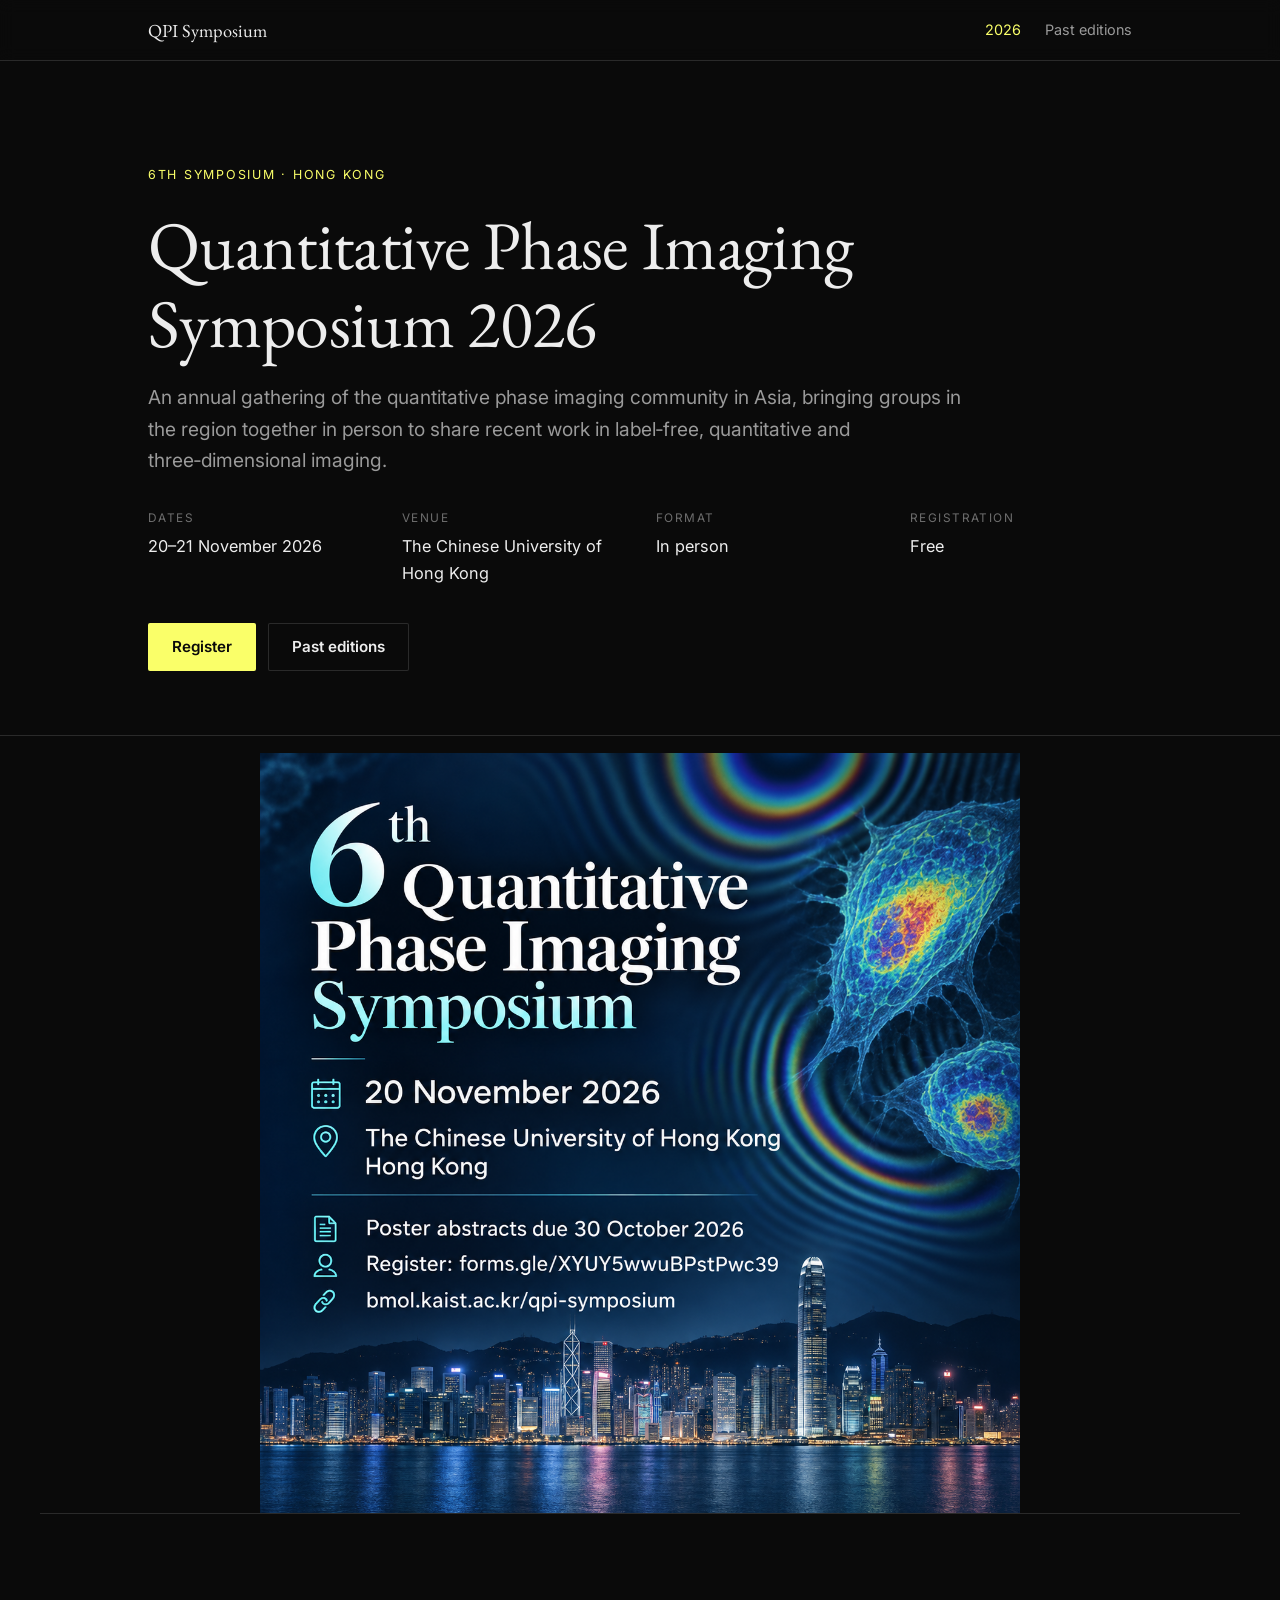
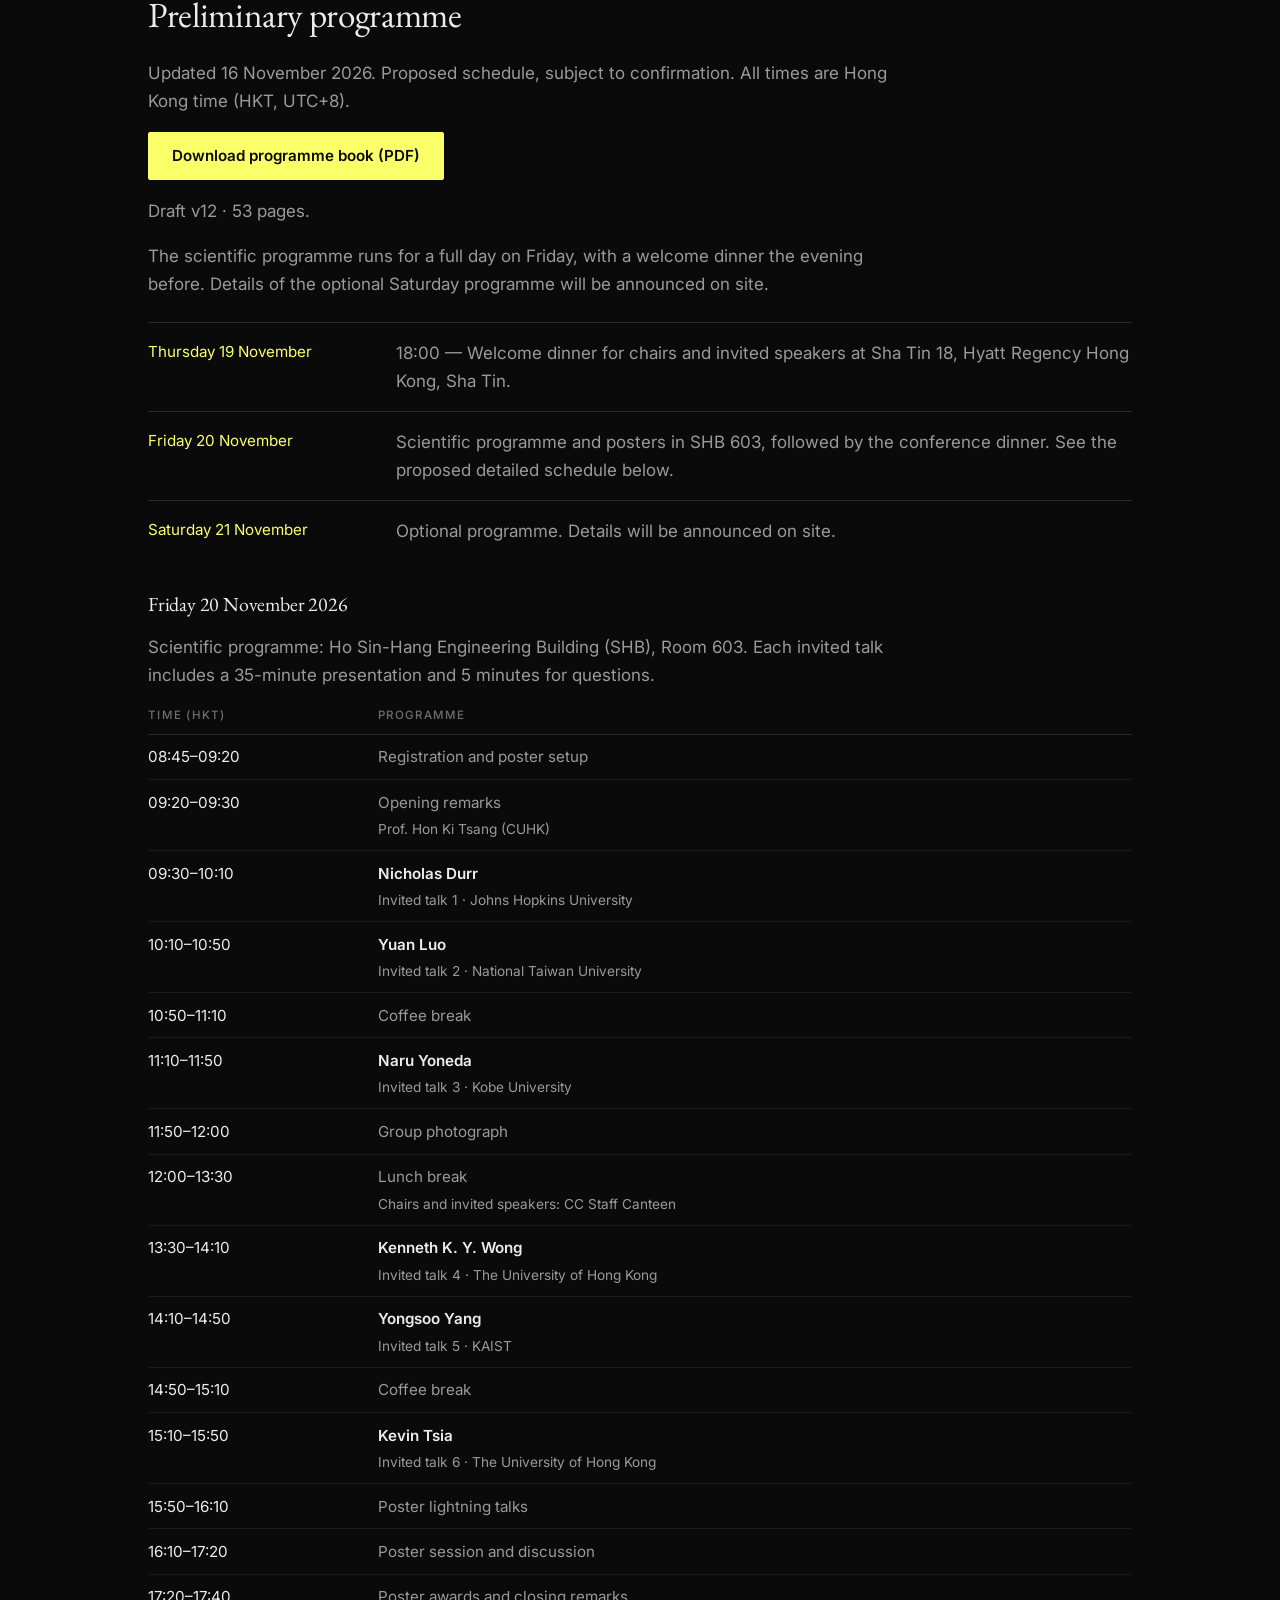
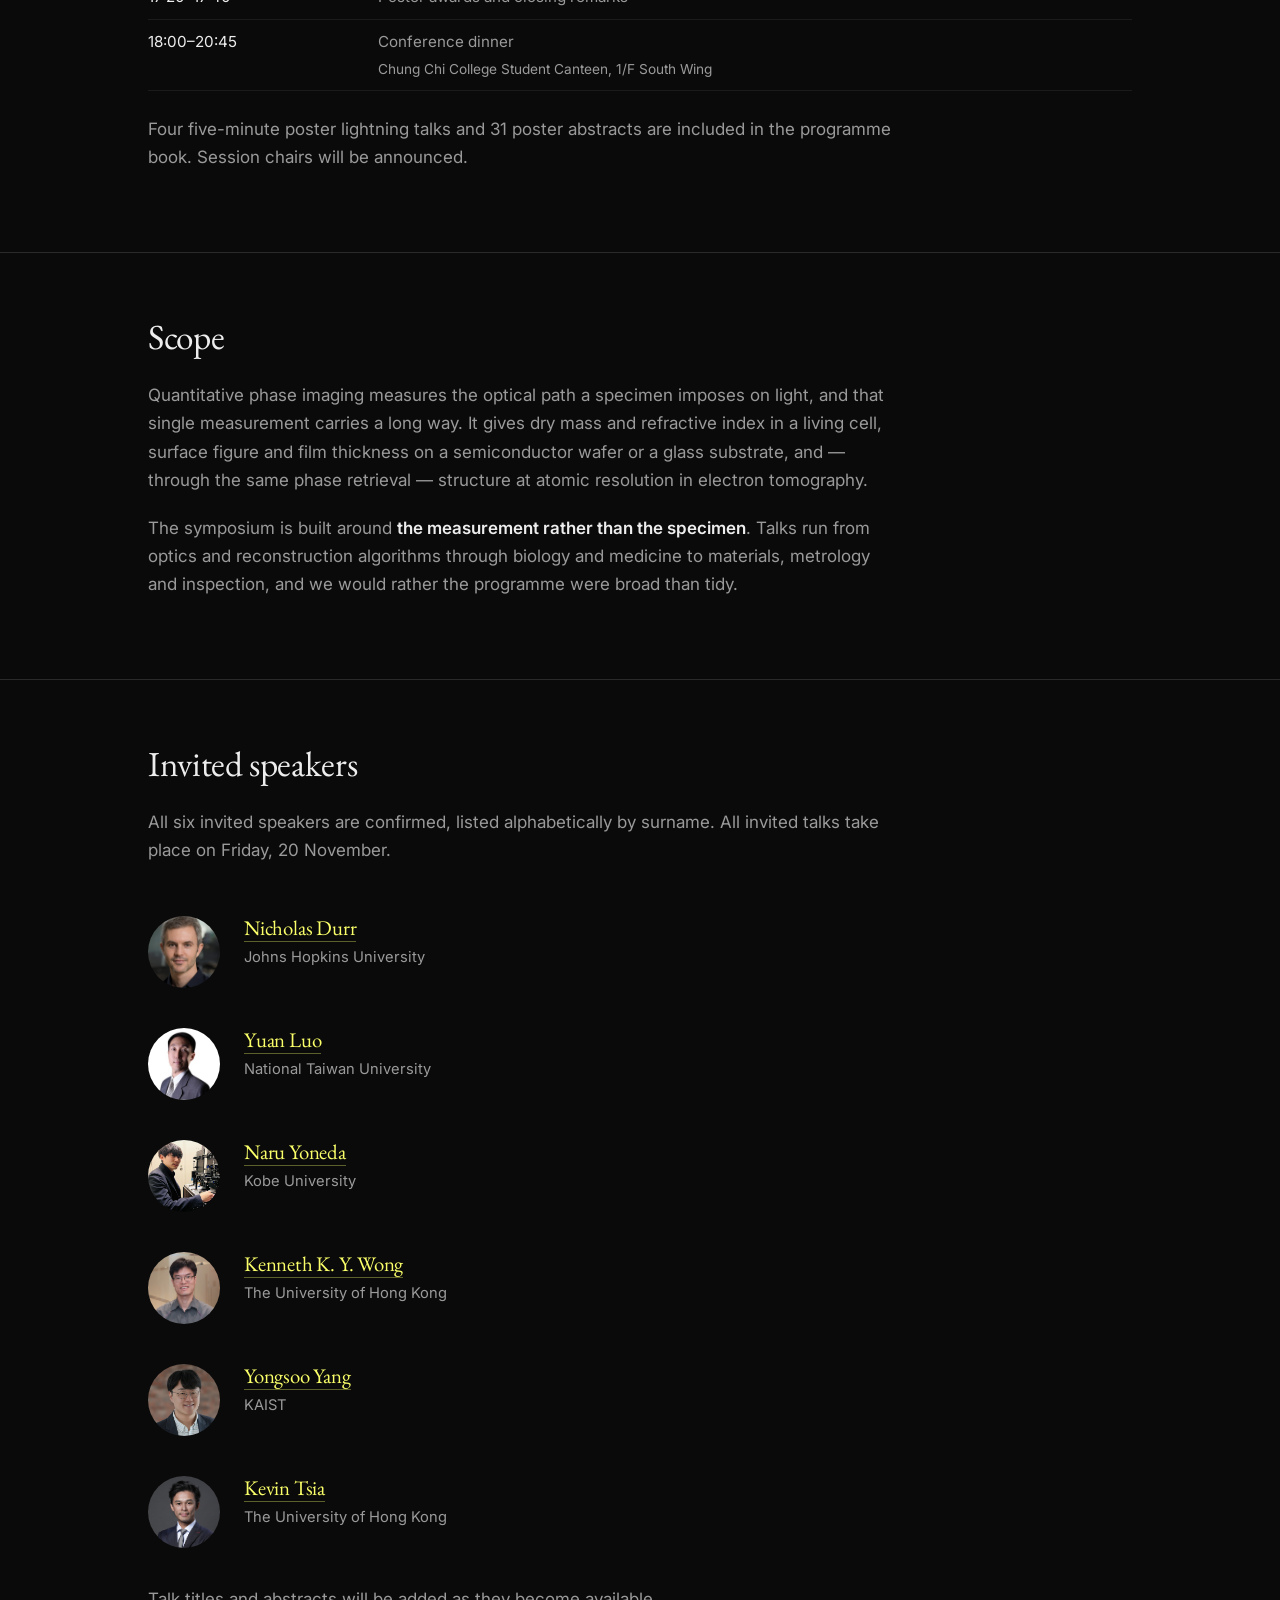
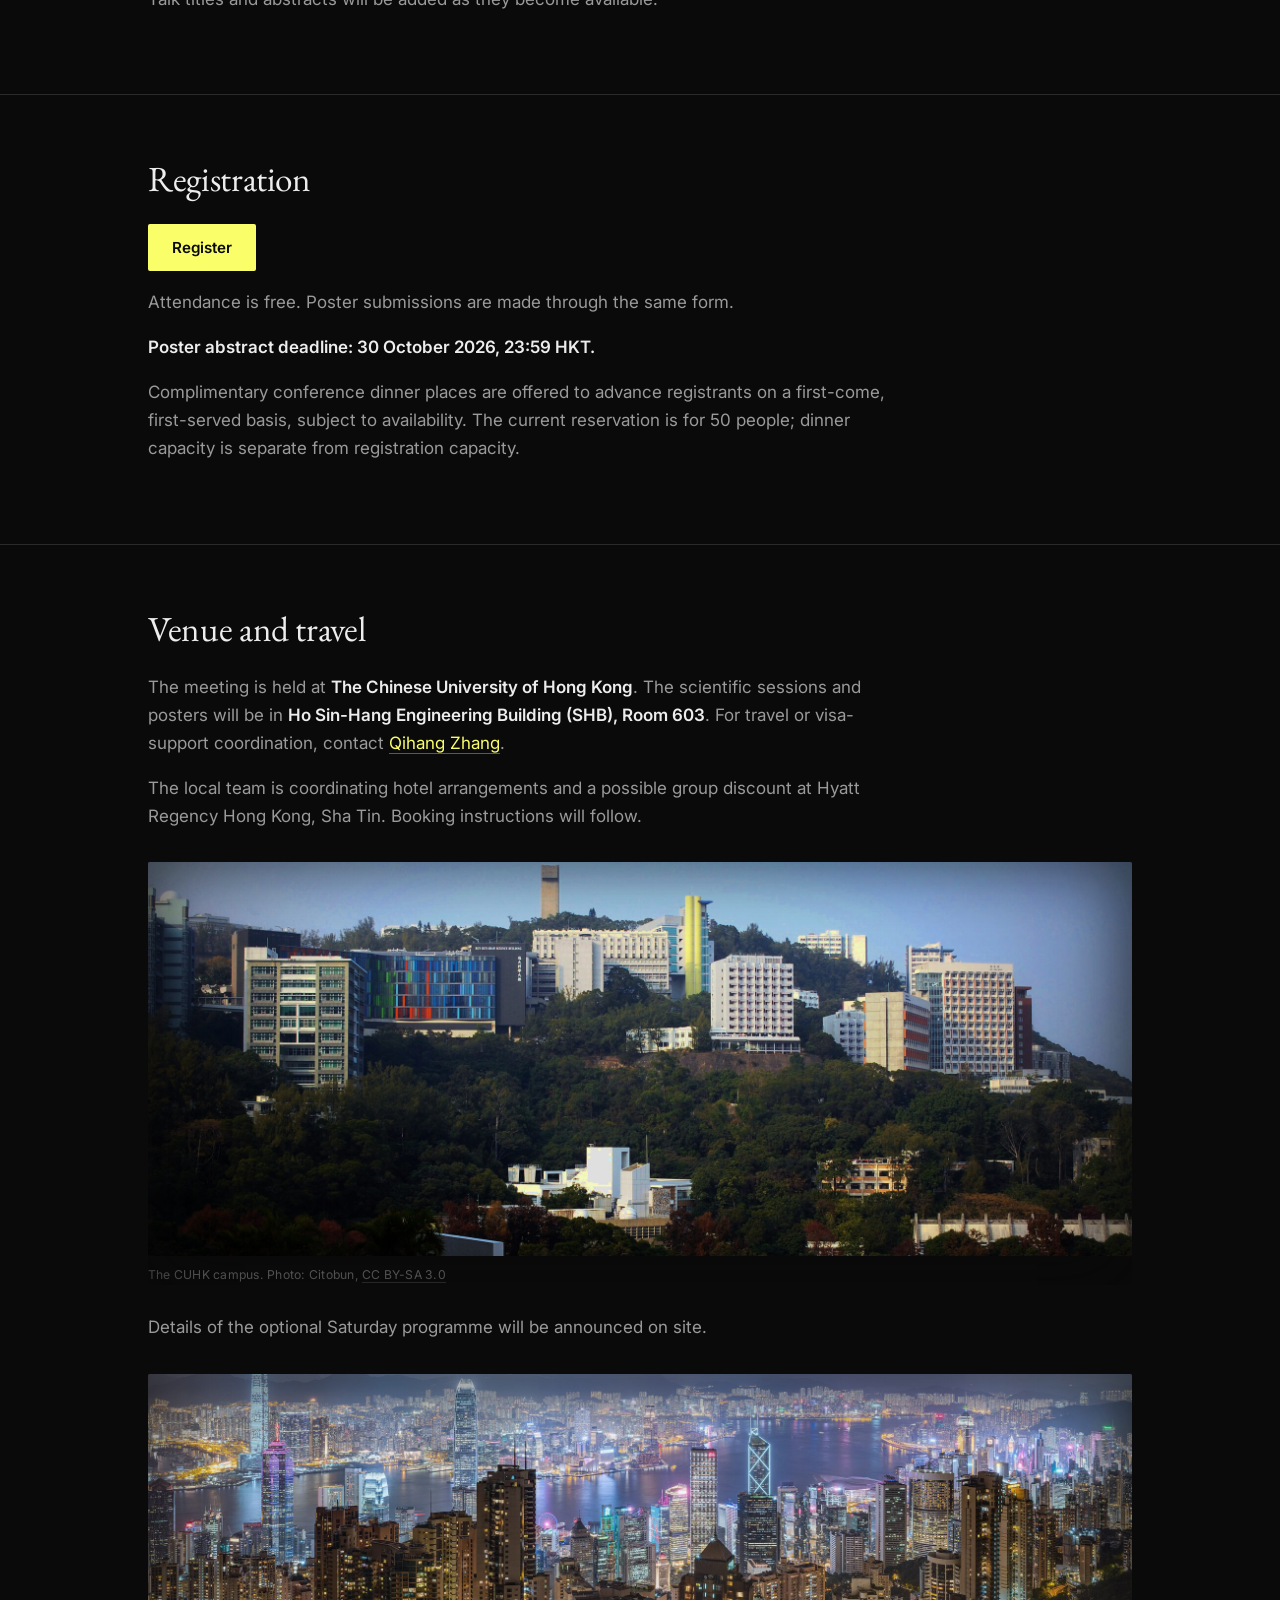
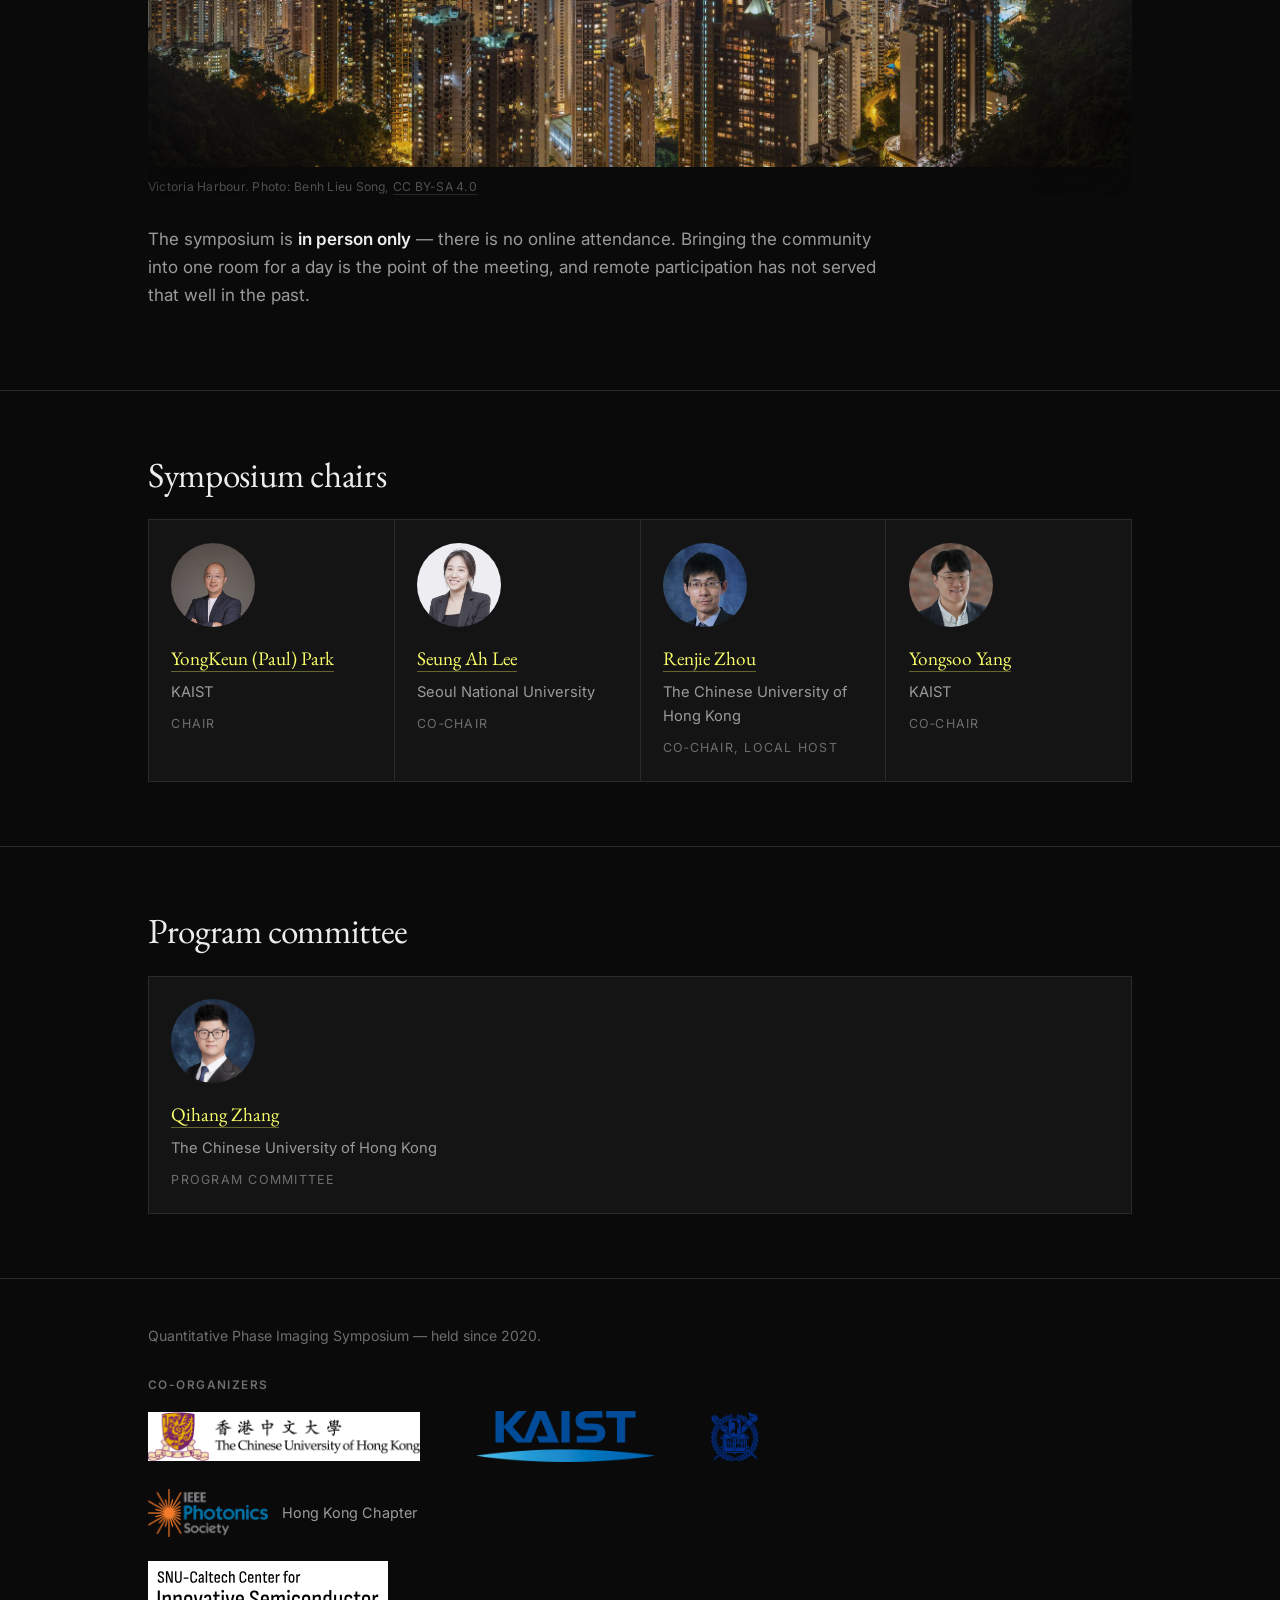
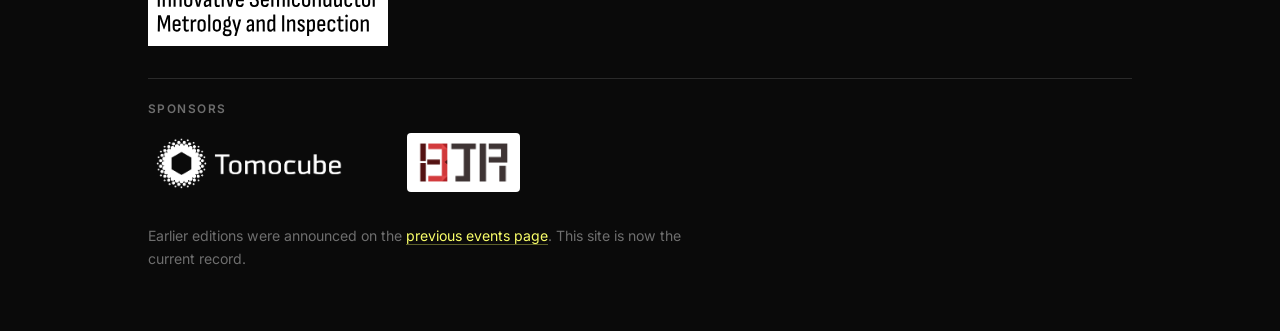
==== commit 548c9645: "Publish reviewed v12 programme and add BayJayRay sponsor" ====
--- a/index.html
+++ b/index.html
@@ -52,7 +52,7 @@
   <div class="wrap">
     <h2>Preliminary programme</h2>
     <p>Updated 16 November 2026. Proposed schedule, subject to confirmation. All times are Hong Kong time (HKT, UTC+8).</p>
-    <p><a class="btn" href="assets/programme/2026-11-20_QPI-Symposium_Programbook-draft_v12.pdf" download>Download programme book (PDF)</a></p><p>Draft v12 &middot; 53 pages.</p>
+    <p><a class="btn" href="assets/programme/2026-11-20_QPI-Symposium_Programbook-draft_v12.pdf?rev=2" download>Download programme book (PDF)</a></p><p>Draft v12 &middot; 53 pages.</p>
     <p>The scientific programme runs for a full day on Friday, with a welcome dinner the evening before. Details of the optional Saturday programme will be announced on site.</p>
     <ul class="schedule">
       <li><div class="day">Thursday 19 November</div><div class="what">18:00 — Welcome dinner for chairs and invited speakers at Sha Tin 18, Hyatt Regency Hong Kong, Sha Tin.</div></li>
@@ -184,11 +184,14 @@
       </div>
     </div>
     <div class="footer-partners sponsor-partners">
-      <h2>Sponsor</h2>
+      <h2>Sponsors</h2>
       <div class="partner-logos sponsor-logo">
         <a class="partner-logo" href="https://www.tomocube.com/" aria-label="Tomocube">
           <img src="assets/img/partners/tomocube.png" alt="Tomocube">
         </a>
+        <span class="partner-logo sponsor-logo-on-white">
+          <img src="assets/img/partners/bayjayray.png" alt="BayJayRay (BJR)">
+        </span>
       </div>
     </div>
     <p>Earlier editions were announced on the <a href="https://bmokaist.wordpress.com/webinar/">previous events page</a>. This site is now the current record.</p>
--- a/assets/css/style.css
+++ b/assets/css/style.css
@@ -522,6 +522,11 @@
   max-width: min(14rem, 48vw);
 }
 
+.sponsor-logo-on-white {
+  background: #fff;
+  border-radius: 0.25rem;
+}
+
 @media (max-width: 620px) {
   .schedule li {
     grid-template-columns: 1fr;
